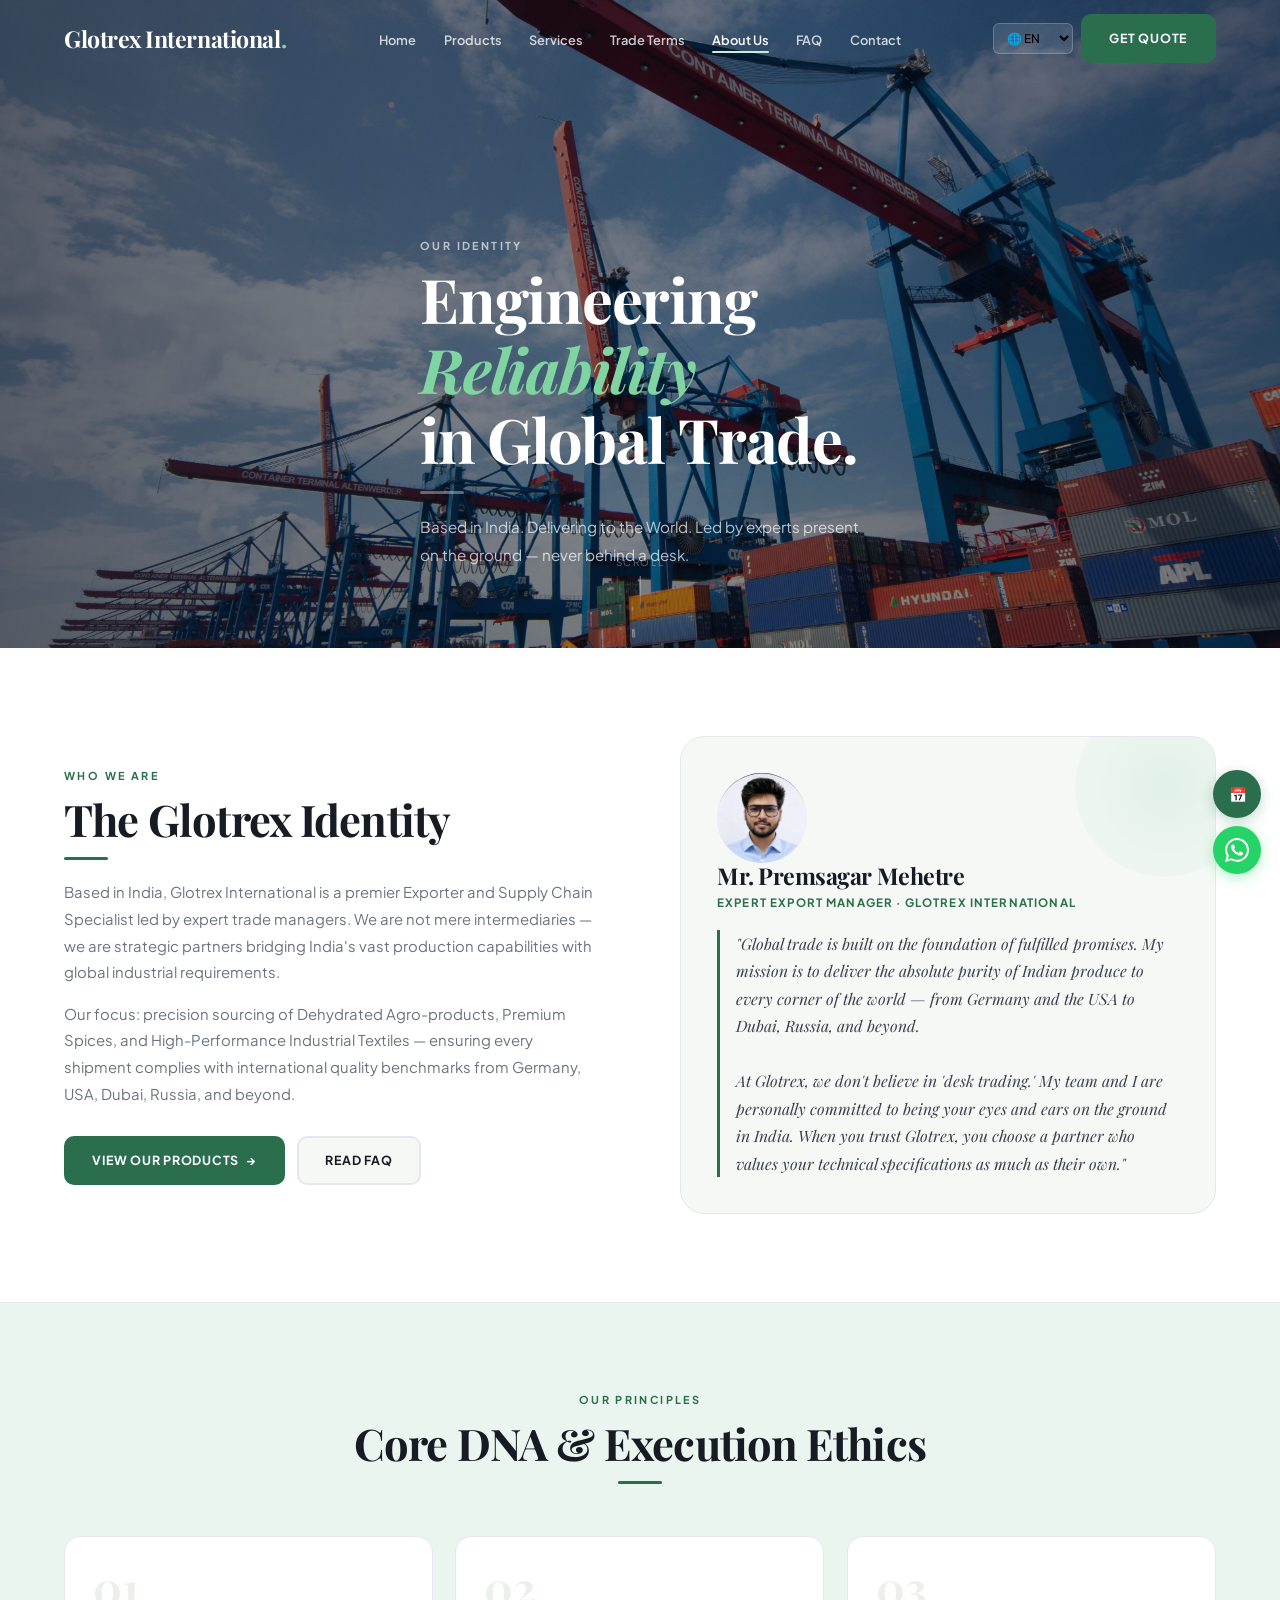
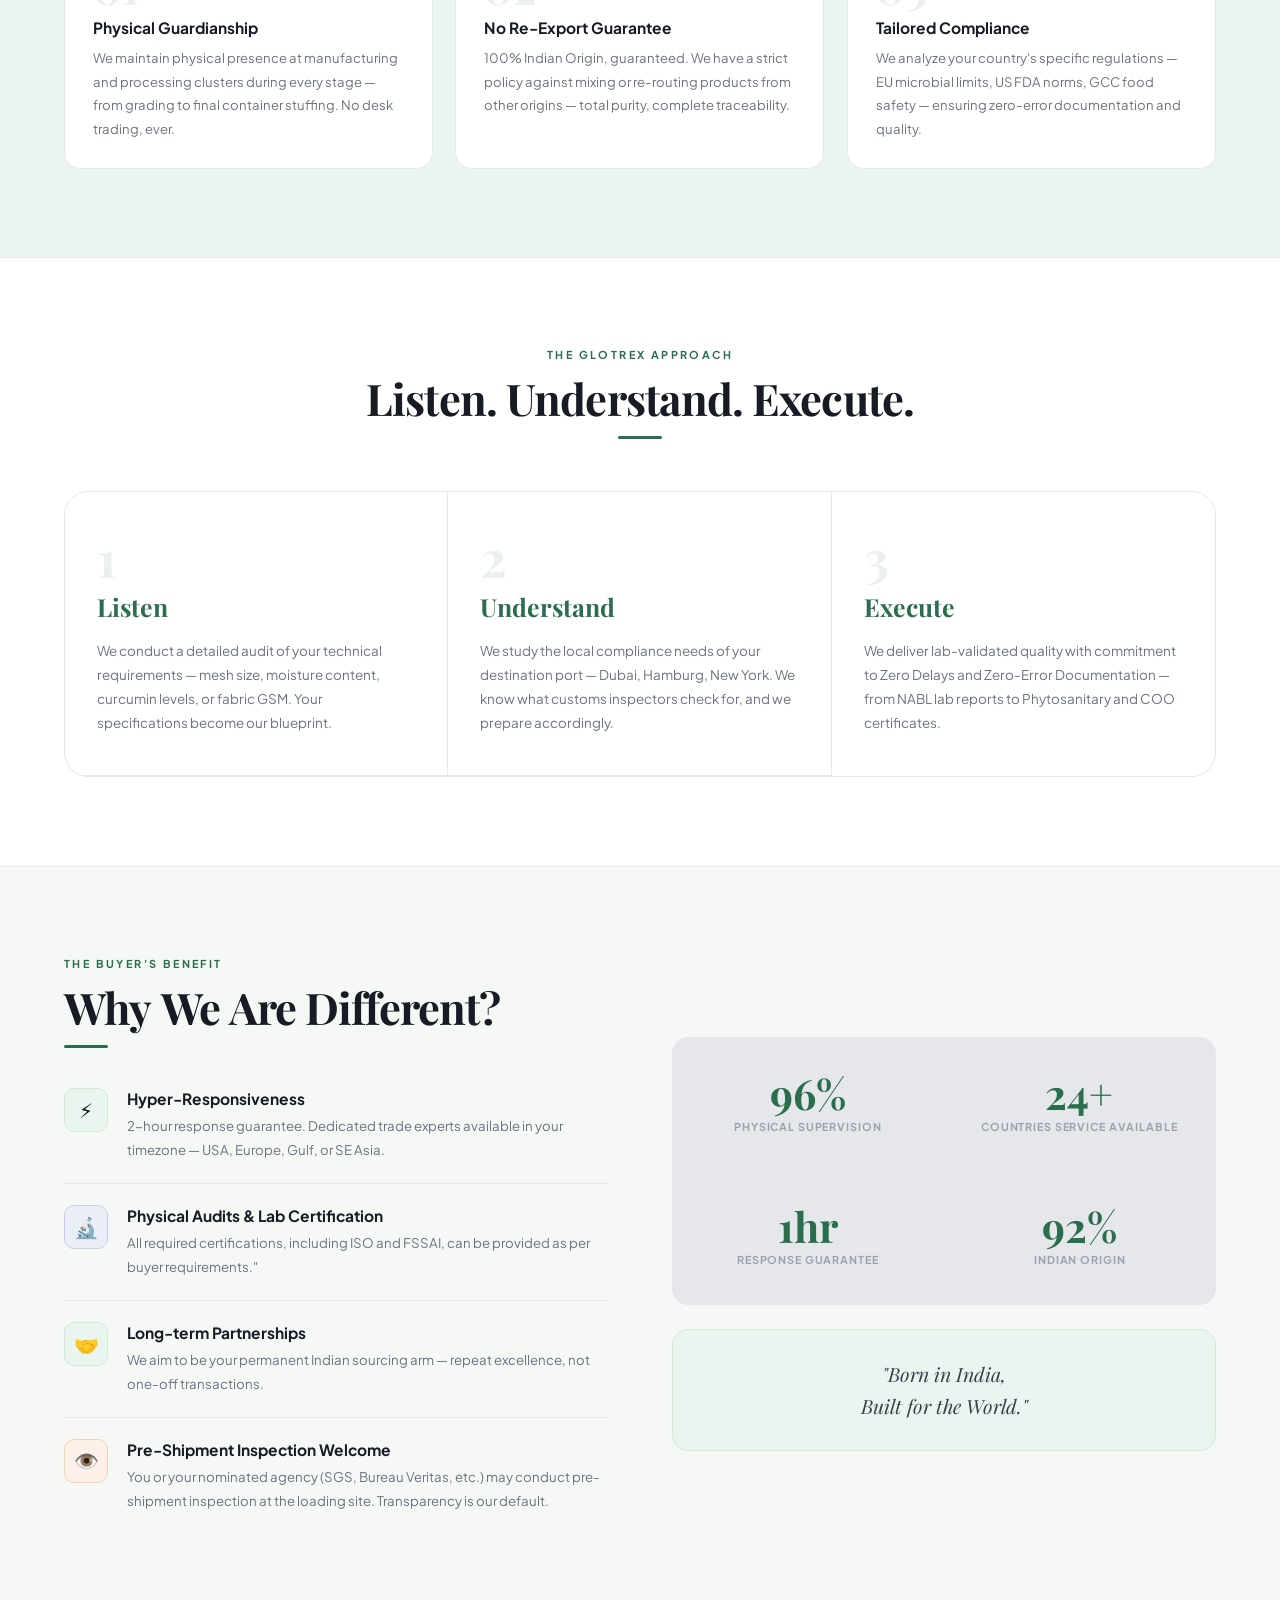
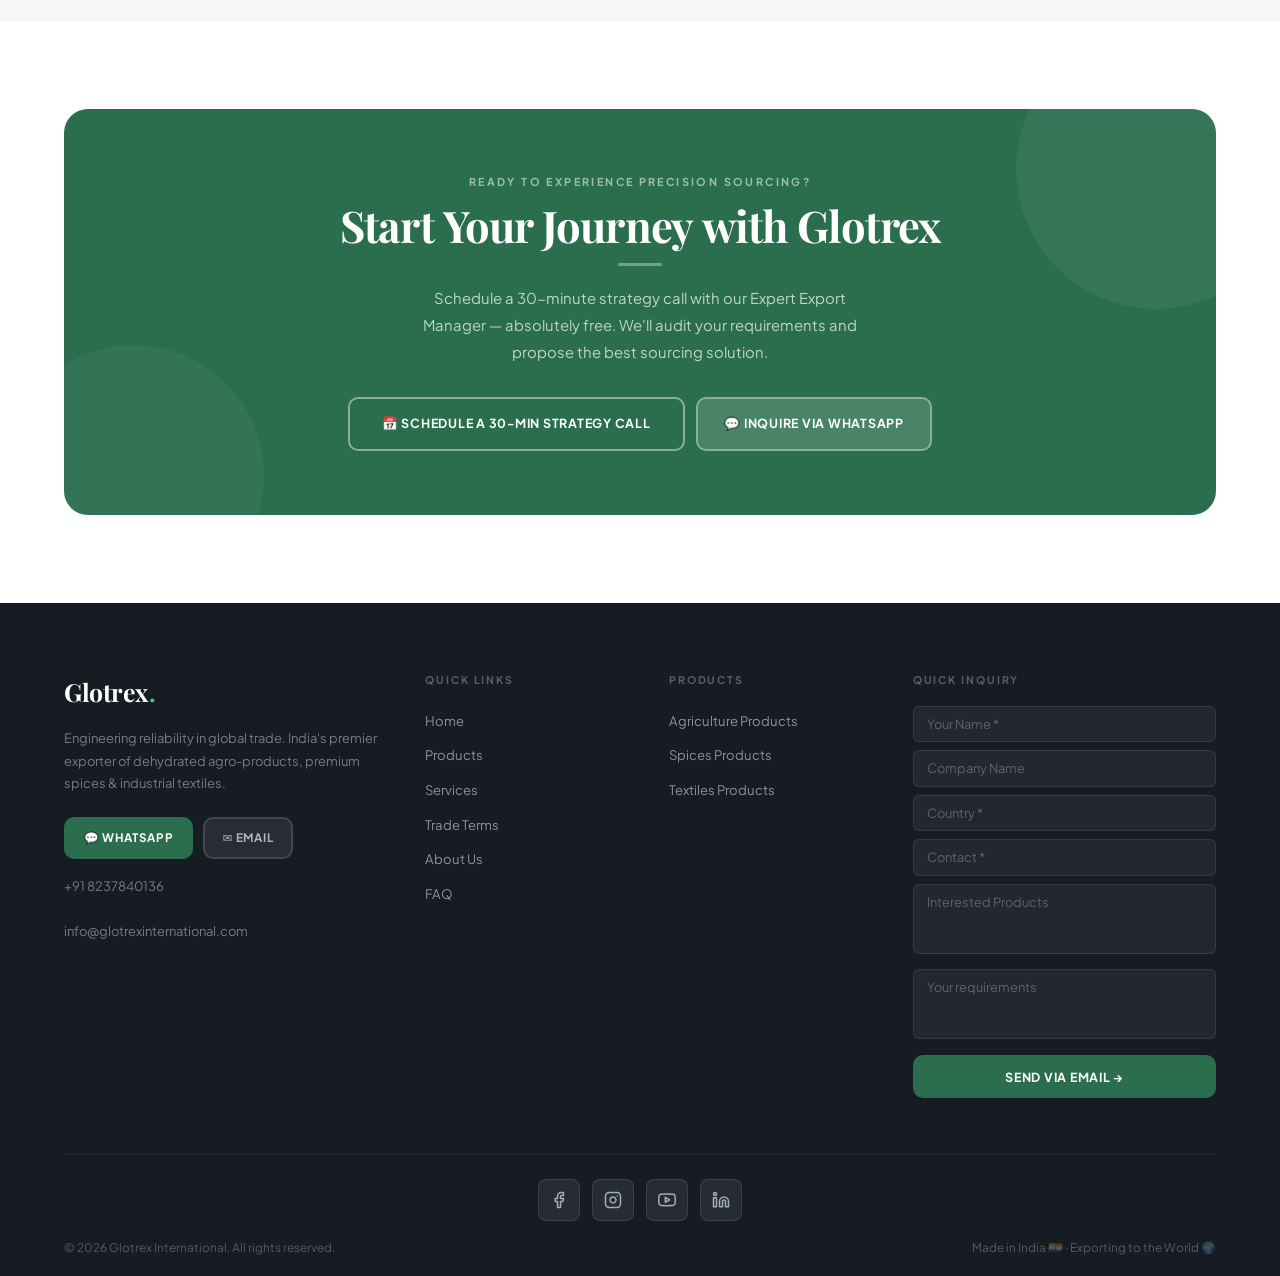
==== glotrex/about.html @ b4b34226 "About footer fixed" ====
<!DOCTYPE html>
<html lang="en">

<head>
  <meta charset="UTF-8" />
  <meta name="viewport" content="width=device-width, initial-scale=1.0" />
  <title>About Us — Glotrex International</title>
  <meta name="description"
    content="Glotrex International — led by Mr. Premsagar Mehetre, Expert Export Manager. Ground-zero operations, 100% Indian origin, global trade specialists." />
  <link rel="preconnect" href="https://fonts.googleapis.com" />
  <link rel="preconnect" href="https://fonts.gstatic.com" crossorigin />
  <link rel="stylesheet"
    href="https://fonts.googleapis.com/css2?family=Playfair+Display:ital,wght@0,600;0,700;1,600&family=Plus+Jakarta+Sans:wght@400;500;600;700&display=swap" />
  <link rel="stylesheet" href="assets/css/style.css" />
  <style>
    /* ── About-specific ────────────────────────────── */
    .about-hero {
      min-height: 72vh;
      position: relative;
      display: flex;
      align-items: flex-end;
      padding-bottom: 5rem;
      overflow: hidden;
    }

    .identity-grid {
      display: grid;
      grid-template-columns: 1fr 1fr;
      gap: 5rem;
      align-items: center;
    }

    @media(max-width:768px) {
      .identity-grid {
        grid-template-columns: 1fr;
        gap: 2.5rem;
      }
    }

    /* Expert card */
    .expert-card {
      background: var(--bg-soft);
      border: 1px solid var(--border);
      border-radius: var(--r-xl);
      padding: 2.25rem;
      position: relative;
      overflow: hidden;
    }

    .expert-card::before {
      content: '';
      position: absolute;
      top: -40px;
      right: -40px;
      width: 180px;
      height: 180px;
      border-radius: 50%;
      background: radial-gradient(circle, var(--green-tint), transparent);
      opacity: .5;
    }

    .expert-avatar {
      width: 80px;
      height: 80px;
      border-radius: 50%;
      background: linear-gradient(135deg, var(--green), var(--green-dark));
      display: flex;
      align-items: center;
      justify-content: center;
      font-size: 2.2rem;
      margin-bottom: 1.1rem;
      box-shadow: 0 8px 24px rgba(42, 110, 78, .22);
    }

    .expert-card h3 {
      font-family: var(--font-display);
      font-size: 1.45rem;
      margin-bottom: .2rem;
      color: var(--ink);
    }

    .expert-role {
      font-size: .72rem;
      font-weight: 700;
      letter-spacing: .1em;
      text-transform: uppercase;
      color: var(--green);
      margin-bottom: 1.1rem;
    }

    .expert-card blockquote {
      font-family: var(--font-display);
      font-size: .98rem;
      font-style: italic;
      color: var(--ink-mid);
      line-height: 1.75;
      border-left: 3px solid var(--green);
      padding-left: 1rem;
    }

    /* DNA grid — 3 col */
    .dna-grid {
      display: grid;
      grid-template-columns: repeat(3, 1fr);
      gap: 1.4rem;
    }

    @media(max-width:900px) {
      .dna-grid {
        grid-template-columns: repeat(2, 1fr);
      }
    }

    @media(max-width:540px) {
      .dna-grid {
        grid-template-columns: 1fr;
      }
    }

    /* Philosophy — horizontal on desktop, vertical on mobile */
    .philosophy-grid {
      display: grid;
      grid-template-columns: repeat(3, 1fr);
      border: 1px solid var(--border);
      border-radius: var(--r-xl);
      overflow: hidden;
    }

    .philosophy-step {
      padding: 2.5rem 2rem;
      border-right: 1px solid var(--border);
      transition: background var(--t-fast);
    }

    .philosophy-step:last-child {
      border-right: none;
    }

    .philosophy-step:hover {
      background: var(--bg-soft);
    }

    .phi-num {
      font-family: var(--font-display);
      font-size: 3.2rem;
      font-weight: 700;
      color: var(--bg-muted);
      line-height: 1;
      margin-bottom: .2rem;
    }

    .phi-label {
      font-family: var(--font-display);
      font-size: 1.55rem;
      font-weight: 700;
      color: var(--green);
      margin-bottom: .6rem;
    }

    .philosophy-step p {
      font-size: .84rem;
    }

    @media(max-width:768px) {
      .philosophy-grid {
        grid-template-columns: 1fr;
      }

      .philosophy-step {
        border-right: none;
        border-bottom: 1px solid var(--border);
      }

      .philosophy-step:last-child {
        border-bottom: none;
      }
    }

    /* Diff rows */
    .diff-row {
      display: flex;
      gap: 1.2rem;
      align-items: flex-start;
      padding: 1.3rem 0;
      border-bottom: 1px solid var(--border);
    }

    .diff-row:last-child {
      border-bottom: none;
    }

    .diff-icon {
      width: 44px;
      height: 44px;
      flex-shrink: 0;
      border-radius: var(--r);
      background: var(--green-pale);
      border: 1px solid var(--green-tint);
      display: flex;
      align-items: center;
      justify-content: center;
      font-size: 1.25rem;
    }

    .diff-icon.navy {
      background: var(--navy-pale);
      border-color: var(--navy-tint);
    }

    .diff-icon.spice {
      background: var(--spice-pale);
      border-color: var(--spice-tint);
    }

    .diff-content h4 {
      color: var(--ink);
      margin-bottom: .3rem;
    }

    .diff-content p {
      font-size: .83rem;
    }

    /* Stats mini */
    .stats-mini {
      display: grid;
      grid-template-columns: repeat(2, 1fr);
      gap: 1px;
      background: var(--border);
      border: 1px solid var(--border);
      border-radius: var(--r-lg);
      overflow: hidden;
    }

    .stat-mini {
      background: var(--white);
      padding: 1.5rem 1.2rem;
      text-align: center;
      transition: background var(--t-fast);
    }

    .stat-mini:hover {
      background: var(--bg-soft);
    }

    .stat-mini .num {
      font-family: var(--font-display);
      font-size: 2.2rem;
      font-weight: 700;
      color: var(--green);
      line-height: 1;
      margin-bottom: .25rem;
    }

    .stat-mini .lbl {
      font-size: .65rem;
      font-weight: 700;
      letter-spacing: .08em;
      text-transform: uppercase;
      color: var(--ink-faint);
    }
  </style>
</head>

<body>

  <nav id="navbar">
    <div class="container">
      <div class="nav-inner">
        <a href="index.html" class="nav-logo">Glotrex International<span class="dot">.</span></a>
        <ul class="nav-links">
          <li><a href="index.html">Home</a></li>
          <li><a href="products.html">Products</a></li>
          <li><a href="services.html">Services</a></li>
          <li><a href="payment.html">Trade Terms</a></li>
          <li><a href="about.html">About Us</a></li>
          <li><a href="faq.html">FAQ</a></li>
          <li><a href="index.html#contact">Contact</a></li>
        </ul>
        <div class="nav-cta">
          <select id="langSelect" class="lang-select" title="Language">
            <option value="en">🌐 EN</option>
            <option value="hi">🇮🇳 हिंदी</option>
            <option value="mr">🇮🇳 मराठी</option>
            <option value="de">🇩🇪 DE</option>
            <option value="ar">🇦🇪 عربي</option>
            <option value="ru">🇷🇺 RU</option>
          </select>
          <a href="index.html#contact" class="btn btn-green">Get Quote</a>
        </div>
        <button class="hamburger" aria-label="Menu"><span></span><span></span><span></span></button>
      </div>
    </div>
  </nav>
  <nav class="mobile-nav">
    <button class="mobile-nav-close">✕</button>
    <a href="index.html">Home</a>
    <a href="products.html">Products</a>
    <a href="services.html">Services</a>
    <a href="payment.html">Trade Terms</a>
    <a href="about.html">About</a>
    <a href="faq.html">FAQ</a>
    <a href="index.html#contact">Contact</a>
  </nav>

  <div class="sticky-ctas">
    <button class="sticky-call" onclick="window.open('#','_self')">
      <span class="call-icon">📅</span>
      <span class="call-text">Schedule a 30-Min Strategy Call with our Expert Manager</span>
    </button>
    <a class="sticky-wa" href="https://wa.me/918237840136" target="_blank" aria-label="WhatsApp">
      <svg viewBox="0 0 24 24">
        <path
          d="M17.472 14.382c-.297-.149-1.758-.867-2.03-.967-.273-.099-.471-.148-.67.15-.197.297-.767.966-.94 1.164-.173.199-.347.223-.644.075-.297-.15-1.255-.463-2.39-1.475-.883-.788-1.48-1.761-1.653-2.059-.173-.297-.018-.458.13-.606.134-.133.298-.347.446-.52.149-.174.198-.298.298-.497.099-.198.05-.371-.025-.52-.075-.149-.669-1.612-.916-2.207-.242-.579-.487-.5-.669-.51-.173-.008-.371-.01-.57-.01-.198 0-.52.074-.792.372-.272.297-1.04 1.016-1.04 2.479 0 1.462 1.065 2.875 1.213 3.074.149.198 2.096 3.2 5.077 4.487.709.306 1.262.489 1.694.625.712.227 1.36.195 1.871.118.571-.085 1.758-.719 2.006-1.413.248-.694.248-1.289.173-1.413-.074-.124-.272-.198-.57-.347m-5.421 7.403h-.004a9.87 9.87 0 01-5.031-1.378l-.361-.214-3.741.982.998-3.648-.235-.374a9.86 9.86 0 01-1.51-5.26c.001-5.45 4.436-9.884 9.888-9.884 2.64 0 5.122 1.03 6.988 2.898a9.825 9.825 0 012.893 6.994c-.003 5.45-4.437 9.884-9.885 9.884m8.413-18.297A11.815 11.815 0 0012.05 0C5.495 0 .16 5.335.157 11.892c0 2.096.547 4.142 1.588 5.945L.057 24l6.305-1.654a11.882 11.882 0 005.683 1.448h.005c6.554 0 11.89-5.335 11.893-11.893a11.821 11.821 0 00-3.48-8.413Z" />
      </svg>
    </a>
  </div>

  <!-- ═══ HERO ═══ -->
  <section class="about-hero hero">
    <div class="hero-bg">
      <img src="assets/img/about.jpeg" Supply Chain Operations" width="1400" height="900" />
    </div>
    <div class="hero-overlay"></div>
    <div class="container hero-content" style="padding-top:96px">
      <div style="max-width:620px">
        <span class="eyebrow white reveal">Our Identity</span>
        <h1 class="anim-heading reveal reveal-delay-1" style="color:var(--white)">Engineering<br><em
            style="color:#7FD4A2">Reliability</em><br>in Global Trade.</h1>
        <div class="divider divider-white reveal reveal-delay-2"
          style="background:rgba(255,255,255,.35);margin-top:1rem"></div>
        <p class="reveal reveal-delay-3"
          style="font-size:.95rem;color:rgba(255,255,255,.72);max-width:440px;line-height:1.82">Based in India.
          Delivering to the World. Led by experts present on the ground — never behind a desk.</p>
      </div>
    </div>
    <div class="scroll-hint"><span>Scroll</span>
      <div class="scroll-line"></div>
    </div>
  </section>

  <!-- ═══ IDENTITY ═══ -->
  <section class="section">
    <div class="container">
      <div class="identity-grid">
        <div class="reveal from-left">
          <span class="eyebrow">Who We Are</span>
          <h2 class="anim-heading">The Glotrex Identity</h2>
          <div class="divider"></div>
          <p style="margin-bottom:.9rem">Based in India, Glotrex International is a premier Exporter and Supply Chain
            Specialist led by expert trade managers. We are not mere intermediaries — we are strategic partners bridging
            India's vast production capabilities with global industrial requirements.</p>
          <p style="margin-bottom:1.75rem">Our focus: precision sourcing of Dehydrated Agro-products, Premium Spices,
            and High-Performance Industrial Textiles — ensuring every shipment complies with international quality
            benchmarks from Germany, USA, Dubai, Russia, and beyond.</p>
          <div style="display:flex;gap:.75rem;flex-wrap:wrap">
            <a href="products.html" class="btn btn-green btn-arrow">View Our Products</a>
            <a href="faq.html" class="btn btn-ghost">Read FAQ</a>
          </div>
        </div>

        <div class="reveal from-right">
          <div class="expert-card">
            <img src="assets/img/prem.jpeg" alt="Mr. Premsagar Mehetre"
              style="width:90px;height:90px;border-radius:50%;object-fit:cover;" />
            <h3>Mr. Premsagar Mehetre</h3>
            <div class="expert-role">Expert Export Manager · Glotrex International</div>
            <blockquote>
              "Global trade is built on the foundation of fulfilled promises. My mission is to deliver the absolute
              purity of Indian produce to every corner of the world — from Germany and the USA to Dubai, Russia, and
              beyond.
              <br><br>
              At Glotrex, we don't believe in 'desk trading.' My team and I are personally committed to being your eyes
              and ears on the ground in India. When you trust Glotrex, you choose a partner who values your technical
              specifications as much as their own."
            </blockquote>
          </div>
        </div>
      </div>
    </div>
  </section>

  <!-- ═══ CORE DNA ═══ -->
  <section class="section bg-green-pale b-top b-bottom">
    <div class="container">
      <div class="section-header reveal">
        <span class="eyebrow">Our Principles</span>
        <h2 class="anim-heading">Core DNA &amp; Execution Ethics</h2>
        <div class="divider center"></div>
      </div>
      <div class="dna-grid">
        <div class="dna-card reveal reveal-delay-1">
          <div class="dna-num">01</div>
          <h4>Physical Guardianship</h4>
          <p>We maintain physical presence at manufacturing and processing clusters during every stage — from grading to
            final container stuffing. No desk trading, ever.</p>
        </div>
        <div class="dna-card reveal reveal-delay-2">
          <div class="dna-num">02</div>
          <h4>No Re-Export Guarantee</h4>
          <p>100% Indian Origin, guaranteed. We have a strict policy against mixing or re-routing products from other
            origins — total purity, complete traceability.</p>
        </div>
        <div class="dna-card reveal reveal-delay-3">
          <div class="dna-num">03</div>
          <h4>Tailored Compliance</h4>
          <p>We analyze your country's specific regulations — EU microbial limits, US FDA norms, GCC food safety —
            ensuring zero-error documentation and quality.</p>
        </div>
      </div>
    </div>
  </section>

  <!-- ═══ PHILOSOPHY ═══ -->
  <section class="section">
    <div class="container">
      <div class="section-header reveal">
        <span class="eyebrow">The Glotrex Approach</span>
        <h2 class="anim-heading">Listen. Understand. Execute.</h2>
        <div class="divider center"></div>
      </div>
      <div class="philosophy-grid reveal">
        <div class="philosophy-step">
          <div class="phi-num">1</div>
          <div class="phi-label">Listen</div>
          <p>We conduct a detailed audit of your technical requirements — mesh size, moisture content, curcumin levels,
            or fabric GSM. Your specifications become our blueprint.</p>
        </div>
        <div class="philosophy-step">
          <div class="phi-num">2</div>
          <div class="phi-label">Understand</div>
          <p>We study the local compliance needs of your destination port — Dubai, Hamburg, New York. We know what
            customs inspectors check for, and we prepare accordingly.</p>
        </div>
        <div class="philosophy-step">
          <div class="phi-num">3</div>
          <div class="phi-label">Execute</div>
          <p>We deliver lab-validated quality with commitment to Zero Delays and Zero-Error Documentation — from NABL
            lab reports to Phytosanitary and COO certificates.</p>
        </div>
      </div>
    </div>
  </section>

  <!-- ═══ WHY DIFFERENT ═══ -->
  <section class="section bg-soft b-top">
    <div class="container">
      <div class="grid-2" style="gap:4rem;align-items:center">

        <div class="reveal from-left">
          <span class="eyebrow">The Buyer's Benefit</span>
          <h2 class="anim-heading">Why We Are Different?</h2>
          <div class="divider"></div>
          <div class="diff-row">
            <div class="diff-icon">⚡</div>
            <div class="diff-content">
              <h4>Hyper-Responsiveness</h4>
              <p>2-hour response guarantee. Dedicated trade experts available in your timezone — USA, Europe, Gulf, or
                SE Asia.</p>
            </div>
          </div>
          <div class="diff-row">
            <div class="diff-icon navy">🔬</div>
            <div class="diff-content">
              <h4>Physical Audits &amp; Lab Certification</h4>
              <p>All required certifications, including ISO and FSSAI, can be provided as per buyer requirements."</p>
            </div>
          </div>
          <div class="diff-row">
            <div class="diff-icon">🤝</div>
            <div class="diff-content">
              <h4>Long-term Partnerships</h4>
              <p>We aim to be your permanent Indian sourcing arm — repeat excellence, not one-off transactions.</p>
            </div>
          </div>
          <div class="diff-row">
            <div class="diff-icon spice">👁️</div>
            <div class="diff-content">
              <h4>Pre-Shipment Inspection Welcome</h4>
              <p>You or your nominated agency (SGS, Bureau Veritas, etc.) may conduct pre-shipment inspection at the
                loading site. Transparency is our default.</p>
            </div>
          </div>
        </div>

        <div class="reveal from-right">
          <div class="stats-mini">
            <div class="stat-item">
              <div class="stat-num"><span data-target="100" data-suffix="%">0%</span></div>
              <div class="stat-label">Physical Supervision</div>
            </div>
            <div class="stat-item">
              <div class="stat-num"><span data-target="25" data-suffix="+">0+</span></div>
              <div class="stat-label">Countries Service Available</div>
            </div>
            <div class="stat-item">
              <div class="stat-num"><span data-target="2" data-suffix="hr">0hr</span></div>
              <div class="stat-label">Response Guarantee</div>
            </div>
            <div class="stat-item">
              <div class="stat-num"><span data-target="100" data-suffix="%">0%</span></div>
              <div class="stat-label">Indian Origin</div>
            </div>
          </div>
          <div
            style="margin-top:1.5rem;text-align:center;padding:1.75rem;background:var(--green-pale);border:1px solid var(--green-tint);border-radius:var(--r-lg)">
            <p
              style="font-family:var(--font-display);font-size:1.22rem;font-style:italic;color:var(--ink-mid);line-height:1.65">
              "Born in India,<br>Built for the World."</p>
          </div>
        </div>

      </div>
    </div>
  </section>

  <!-- ═══ CTA ═══ -->
  <section class="section">
    <div class="container">
      <div class="cta-banner reveal">
        <span class="eyebrow" style="color:rgba(255,255,255,.55)">Ready to Experience Precision Sourcing?</span>
        <h2 class="anim-heading" style="color:var(--white)">Start Your Journey with Glotrex</h2>
        <div class="divider center" style="background:rgba(255,255,255,.35)"></div>
        <p>Schedule a 30-minute strategy call with our Expert Export Manager — absolutely free. We'll audit your
          requirements and propose the best sourcing solution.</p>
        <div style="display:flex;gap:.75rem;justify-content:center;flex-wrap:wrap">
          <a href="#" class="btn btn-outline-white" style="padding:.88rem 2rem">📅 Schedule a 30-Min Strategy Call</a>
          <a href="https://wa.me/918237840136" target="_blank" class="btn"
            style="background:rgba(255,255,255,.15);color:#fff;border:2px solid rgba(255,255,255,.35)">💬 Inquire via
            WhatsApp</a>
        </div>
      </div>
    </div>
  </section>

  <!-- Footer -->
  <footer id="contact">
    <div class="container">
      <div class="footer-grid">
        <div class="footer-brand">
          <div class="nav-logo" style="color:#fff">Glotrex<span class="dot" style="color:#5DB87A">.</span></div>
          <p>Engineering reliability in global trade. India's premier exporter of dehydrated agro-products, premium
            spices &amp; industrial textiles.</p>
          <div style="display:flex;gap:.6rem;flex-wrap:wrap">
            <a href="https://wa.me/918237840136" target="_blank" class="btn btn-green"
              style="font-size:.73rem;padding:.55rem 1.1rem">💬 WhatsApp</a>
              <a href="mailto:info@glotrexinternational.com" class="btn"
              style="font-size:.73rem;padding:.55rem 1.1rem;background:rgba(255,255,255,.08);color:rgba(255,255,255,.65);border:2px solid rgba(255,255,255,.12)">✉
              Email</a>
            </div>
            <p style="margin-top:1rem">+91 8237840136</p>
          <p style="margin-top:1rem">info@glotrexinternational.com</p>
        </div>
        <div class="footer-col">
          <h5>Quick Links</h5>
          <ul>
            <li><a href="index.html">Home</a></li>
            <li><a href="products.html">Products</a></li>
            <li><a href="services.html">Services</a></li>
            <li><a href="payment.html">Trade Terms</a></li>
            <li><a href="about.html">About Us</a></li>
            <li><a href="faq.html">FAQ</a></li>
          </ul>
        </div>
        <div class="footer-col">
          <h5>Products</h5>
          <ul>
            <li><a href="products.html#agriculture">Agriculture Products</a></li>
            <li><a href="products.html#spices">Spices Products</a></li>
            <li><a href="products.html#textile">Textiles Products</a></li>
          </ul>
        </div>
        <div class="footer-col">
          <h5>Quick Inquiry</h5>
          <form class="footer-inquiry-form" id="footerInquiryForm">
            <input type="text" name="name" placeholder="Your Name *" required />
            <input type="text" name="company" placeholder="Company Name" />
            <input type="text" name="country" placeholder="Country *" required />
            <input type="tel" name="contact" placeholder="Contact *" required />
            <textarea name="products" placeholder="Interested Products"></textarea>
            <textarea name="message" placeholder="Your requirements"></textarea>
            <button type="submit" class="btn btn-green" style="width:100%;justify-content:center">
              Send via Email →
            </button>
          </form>
        </div>
      </div>
      <div class="footer-socials" style="justify-content: center;">
        <a href="https://www.facebook.com/share/1ArCJsv1jY/" class="social-btn facebook-btn" aria-label="Facebook"
          target="_blank">
          <svg viewBox="0 0 24 24" fill="none" stroke="currentColor" stroke-width="2" stroke-linecap="round"
            stroke-linejoin="round">
            <path d="M18 2h-3a5 5 0 0 0-5 5v3H7v4h3v8h4v-8h3l1-4h-4V7a1 1 0 0 1 1-1h3z"></path>
          </svg>
        </a>

        <a href="https://www.instagram.com/glotrex_international?igsh=dGtsbXY3b3F2dWV0" class="social-btn instagram-btn"
          aria-label="Instagram" target="_blank">
          <svg viewBox="0 0 24 24" fill="none" stroke="currentColor" stroke-width="2" stroke-linecap="round"
            stroke-linejoin="round">
            <rect x="2" y="2" width="20" height="20" rx="5" ry="5"></rect>
            <path d="M16 11.37A4 4 0 1 1 12.63 8 4 4 0 0 1 16 11.37z"></path>
            <line x1="17.5" y1="6.5" x2="17.51" y2="6.5"></line>
          </svg>
        </a>

        <a href="https://youtube.com/@glotrexinternational?si=3evf5lbSg8szeqfp" class="social-btn youtube-btn"
          aria-label="YouTube" target="_blank">
          <svg viewBox="0 0 24 24" fill="none" stroke="currentColor" stroke-width="2" stroke-linecap="round"
            stroke-linejoin="round">
            <path
              d="M22.54 6.42a2.78 2.78 0 0 0-1.94-2C18.88 4 12 4 12 4s-6.88 0-8.6.46a2.78 2.78 0 0 0-1.94 2A29 29 0 0 0 1 11.75a29 29 0 0 0 .46 5.33 2.78 2.78 0 0 0 1.94 2c1.72.46 8.6.46 8.6.46s6.88 0 8.6-.46a2.78 2.78 0 0 0 1.94-2 29 29 0 0 0 .46-5.33 29 29 0 0 0-.46-5.33z">
            </path>
            <polygon points="9.75 15.02 15.5 11.75 9.75 8.48 9.75 15.02"></polygon>
          </svg>
        </a>

        <a href="https://www.linkedin.com/in/premsagar-mehetre-4389743a7?utm_source=share&utm_campaign=share_via&utm_content=profile&utm_medium=android_app"
          class="social-btn linkedin-btn" aria-label="LinkedIn" target="_blank">
          <svg viewBox="0 0 24 24" fill="none" stroke="currentColor" stroke-width="2" stroke-linecap="round"
            stroke-linejoin="round">
            <path d="M16 8a6 6 0 0 1 6 6v7h-4v-7a2 2 0 0 0-2-2 2 2 0 0 0-2 2v7h-4v-7a6 6 0 0 1 6-6z"></path>
            <rect x="2" y="9" width="4" height="12"></rect>
            <circle cx="4" cy="4" r="2"></circle>
          </svg>
        </a>
      </div>
      <div class="footer-bottom">
        <span>© 2026 Glotrex International. All rights reserved.</span>
        <span>Made in India 🇮🇳 · Exporting to the World 🌍</span>
      </div>
    </div>
  </footer>

  <script src="assets/js/main.js"></script>
</body>

</html>
---- glotrex/assets/css/style.css ----
/* ============================================================
   GLOTREX INTERNATIONAL — Design System v2
   Theme   : White / Forest Green / Navy / Spice
   Fonts   : Playfair Display (headings) + Plus Jakarta Sans (body)
   Motion  : Word-reveal headings · Image slide-ins · Smooth scroll
   Perf    : GPU transforms only · minimal repaints · swap fonts
   ============================================================ */

@import url('https://fonts.googleapis.com/css2?family=Playfair+Display:ital,wght@0,600;0,700;1,600&family=Plus+Jakarta+Sans:wght@400;500;600;700&display=swap');

/* ══════════════════════════════════════════════════════════
   DESIGN TOKENS
══════════════════════════════════════════════════════════ */
:root {
  /* Backgrounds */
  --bg:          #ffffff;
  --bg-soft:     #F5F8F5;
  --bg-muted:    #ECF0EC;

  /* Forest Green — Agriculture primary */
  --green:       #2A6E4E;
  --green-dark:  #1B4D34;
  --green-mid:   #38896A;
  --green-pale:  #EBF5EF;
  --green-tint:  #CDEADA;

  /* Navy Blue — Textile secondary */
  --navy:        #1A2F5A;
  --navy-dark:   #0F1E3D;
  --navy-mid:    #25408A;
  --navy-pale:   #EAEEf7;
  --navy-tint:   #C5CEEC;

  /* Spice Amber — Spices accent */
  --spice:       #C4622B;
  --spice-dark:  #9A4519;
  --spice-mid:   #D87840;
  --spice-pale:  #FDF0E8;
  --spice-tint:  #F4D0B5;

  /* Neutrals */
  --ink:         #161B24;
  --ink-mid:     #3A3F4C;
  --ink-soft:    #6B7280;
  --ink-faint:   #9CA3AF;
  --border:      #E5E7EB;
  --border-mid:  #D1D5DB;
  --white:       #ffffff;

  /* Typography */
  --font-display: 'Playfair Display', Georgia, 'Times New Roman', serif;
  --font-body:    'Plus Jakarta Sans', -apple-system, BlinkMacSystemFont, 'Segoe UI', system-ui, sans-serif;

  /* Spacing */
  --r-sm:  6px;
  --r:     10px;
  --r-lg:  16px;
  --r-xl:  24px;

  /* Motion */
  --ease:        cubic-bezier(0.25, 0.46, 0.45, 0.94);
  --ease-spring: cubic-bezier(0.34, 1.56, 0.64, 1);
  --t-fast:  0.18s;
  --t-mid:   0.35s;
  --t-slow:  0.60s;

  /* Shadows */
  --sh-sm:  0 1px 3px rgba(0,0,0,0.05), 0 2px 8px rgba(0,0,0,0.04);
  --sh:     0 4px 14px rgba(0,0,0,0.07), 0 8px 28px rgba(0,0,0,0.05);
  --sh-lg:  0 12px 40px rgba(0,0,0,0.09), 0 4px 14px rgba(0,0,0,0.05);
  --sh-xl:  0 24px 64px rgba(0,0,0,0.11);
}

/* ══════════════════════════════════════════════════════════
   RESET
══════════════════════════════════════════════════════════ */
*,*::before,*::after { box-sizing:border-box; margin:0; padding:0; }

html {
  scroll-behavior: smooth;
  font-size: 16px;
  -webkit-font-smoothing: antialiased;
  -moz-osx-font-smoothing: grayscale;
  text-rendering: optimizeLegibility;
}

body {
  font-family: var(--font-body);
  background: var(--bg);
  color: var(--ink);
  overflow-x: hidden;
  line-height: 1.72;
}

img   { display:block; max-width:100%; object-fit:cover; }
a     { color:inherit; text-decoration:none; }
ul    { list-style:none; }
button{ font-family:var(--font-body); }

/* ══════════════════════════════════════════════════════════
   TYPOGRAPHY
══════════════════════════════════════════════════════════ */
h1,h2,h3 {
  font-family: var(--font-display);
  font-weight: 700;
  line-height: 1.14;
  color: var(--ink);
  letter-spacing: -0.02em;
}
h4,h5,h6 { font-family:var(--font-body); font-weight:700; color:var(--ink); }

h1 { font-size: clamp(2.3rem, 4.8vw, 4.2rem); }
h2 { font-size: clamp(1.85rem, 3.4vw, 2.9rem); }
h3 { font-size: clamp(1.25rem, 2.1vw, 1.7rem); }
h4 { font-size: 0.97rem; line-height:1.4; }

p  { font-size:0.93rem; color:var(--ink-soft); line-height:1.8; }

.eyebrow {
  font-family: var(--font-body);
  font-size: 0.68rem;
  font-weight: 700;
  letter-spacing: 0.22em;
  text-transform: uppercase;
  color: var(--green);
  display: block;
  margin-bottom: 0.55rem;
}
.eyebrow.navy  { color: var(--navy); }
.eyebrow.spice { color: var(--spice); }
.eyebrow.white { color: rgba(255,255,255,0.65); }

.h-white { color: var(--white); }
.h-green { color: var(--green); }

/* ══════════════════════════════════════════════════════════
   LAYOUT
══════════════════════════════════════════════════════════ */
.container   { max-width:1200px; margin:0 auto; padding:0 1.5rem; }
.section     { padding:88px 0; }
.section-sm  { padding:54px 0; }
.section-lg  { padding:116px 0; }
.grid-2 { display:grid; grid-template-columns:repeat(2,1fr); gap:2rem; }
.grid-3 { display:grid; grid-template-columns:repeat(3,1fr); gap:1.75rem; }
.grid-4 { display:grid; grid-template-columns:repeat(4,1fr); gap:1.5rem; }

/* Section bgs */
.bg-soft      { background:var(--bg-soft); }
.bg-muted     { background:var(--bg-muted); }
.bg-green     { background:var(--green); }
.bg-navy      { background:var(--navy); }
.bg-ink       { background:var(--ink); }
.bg-green-pale{ background:var(--green-pale); }
.bg-navy-pale { background:var(--navy-pale); }
.bg-spice-pale{ background:var(--spice-pale); }

/* Borders */
.b-top    { border-top:1px solid var(--border); }
.b-bottom { border-bottom:1px solid var(--border); }

/* ══════════════════════════════════════════════════════════
   DIVIDERS
══════════════════════════════════════════════════════════ */
.divider {
  width:44px; height:3px;
  border-radius:2px;
  background:var(--green);
  margin:0.8rem 0 1.2rem;
}
.divider.center { margin:0.8rem auto 1.2rem; }
.divider.navy   { background:var(--navy); }
.divider.spice  { background:var(--spice); }
.divider.white  { background:rgba(255,255,255,0.5); }

/* ══════════════════════════════════════════════════════════
   SECTION HEADERS
══════════════════════════════════════════════════════════ */
.section-header           { text-align:center; margin-bottom:3.25rem; }
.section-header .divider  { margin:0.8rem auto 1.2rem; }
.section-header p         { max-width:520px; margin:0 auto; font-size:0.88rem; }

/* ══════════════════════════════════════════════════════════
   BUTTONS
══════════════════════════════════════════════════════════ */
.btn {
  display:inline-flex; align-items:center; gap:0.4rem;
  padding:0.72rem 1.65rem;
  font-family:var(--font-body); font-size:0.78rem; font-weight:700;
  letter-spacing:0.06em; text-transform:uppercase;
  border-radius:var(--r); cursor:pointer;
  border:2px solid transparent;
  transition:
    background var(--t-fast) var(--ease),
    color var(--t-fast) var(--ease),
    transform var(--t-fast) var(--ease-spring),
    box-shadow var(--t-fast) var(--ease);
  will-change:transform; white-space:nowrap;
}
.btn:hover  { transform:translateY(-2px); }
.btn:active { transform:none; }

.btn-green  { background:var(--green);  color:var(--white); }
.btn-green:hover  { background:var(--green-dark);  box-shadow:0 6px 22px rgba(42,110,78,.28); }
.btn-navy   { background:var(--navy);   color:var(--white); }
.btn-navy:hover   { background:var(--navy-dark);   box-shadow:0 6px 22px rgba(26,47,90,.28); }
.btn-spice  { background:var(--spice);  color:var(--white); }
.btn-spice:hover  { background:var(--spice-dark);  box-shadow:0 6px 22px rgba(196,98,43,.28); }

.btn-outline-green { background:transparent; color:var(--green); border-color:var(--green); }
.btn-outline-green:hover { background:var(--green); color:var(--white); }
.btn-outline-navy  { background:transparent; color:var(--navy);  border-color:var(--navy); }
.btn-outline-navy:hover  { background:var(--navy);  color:var(--white); }
.btn-outline-white { background:transparent; color:var(--white); border-color:rgba(255,255,255,.45); }
.btn-outline-white:hover { background:rgba(255,255,255,.12); border-color:var(--white); }

.btn-ghost {
  background:var(--bg-soft); color:var(--ink); border-color:var(--border);
}
.btn-ghost:hover { background:var(--bg-muted); border-color:var(--border-mid); }

.btn-arrow::after { content:'→'; transition:transform var(--t-fast); }
.btn-arrow:hover::after { transform:translateX(4px); }

/* ══════════════════════════════════════════════════════════
   NAVBAR
══════════════════════════════════════════════════════════ */
#navbar {
  position:fixed; top:0; left:0; right:0; z-index:900;
  padding:0.9rem 0;
  background:rgba(255,255,255,0.0);
  transition:
    background var(--t-mid) var(--ease),
    padding var(--t-mid) var(--ease),
    box-shadow var(--t-mid) var(--ease);
}
#navbar.scrolled {
  background:rgba(255,255,255,0.97);
  backdrop-filter:blur(18px);
  -webkit-backdrop-filter:blur(18px);
  padding:0.6rem 0;
  box-shadow:0 1px 0 var(--border), 0 4px 20px rgba(0,0,0,0.05);
}

.nav-inner {
  display:flex; align-items:center;
  justify-content:space-between; gap:1.5rem;
}

.nav-logo {
  font-family:var(--font-display); font-size:1.45rem; font-weight:700;
  color:var(--white); letter-spacing:-0.02em;
  display:flex; align-items:center; gap:1px; flex-shrink:0;
  transition:color var(--t-fast);
}
.nav-logo .dot { color:#7FD4A2; }
#navbar.scrolled .nav-logo { color:var(--ink); }
#navbar.scrolled .nav-logo .dot { color:var(--green); }

.nav-links { display:flex; align-items:center; gap:0.1rem; }
.nav-links a {
  padding:0.42rem 0.8rem;
  font-size:0.8rem; font-weight:600;
  color:rgba(255,255,255,0.78);
  border-radius:var(--r-sm);
  transition:color var(--t-fast);
  position:relative;
}
.nav-links a::after {
  content:''; position:absolute;
  bottom:2px; left:0.8rem; right:0.8rem;
  height:2px; background:var(--green-tint);
  border-radius:1px;
  transform:scaleX(0); transform-origin:left;
  transition:transform var(--t-mid) var(--ease);
}
.nav-links a:hover { color:var(--white); }
.nav-links a:hover::after,
.nav-links a.active::after { transform:scaleX(1); }
.nav-links a.active { color:var(--white); }

/* Scrolled — dark text */
#navbar.scrolled .nav-links a { color:var(--ink-soft); }
#navbar.scrolled .nav-links a:hover,
#navbar.scrolled .nav-links a.active { color:var(--ink); }
#navbar.scrolled .nav-links a::after { background:var(--green); }

.nav-cta {display:flex; align-items:center; gap:0.55rem; }

.lang-select {
  background:rgba(255,255,255,0.12);
  border:1px solid rgba(255,255,255,0.2);
  color:rgb(0, 0, 0);
  font-family:var(--font-body); font-size:0.74rem; font-weight:500;
  padding:0.38rem 0.55rem;
  border-radius:var(--r-sm); cursor:pointer; outline:none;
  transition:border-color var(--t-fast), background var(--t-fast);
}
#navbar.scrolled .lang-select {
  background:var(--bg-soft); border-color:var(--border); color:var(--ink-soft);
}
.lang-select:focus { border-color:var(--green); }

.hamburger {
  display:none; flex-direction:column; gap:5px;
  cursor:pointer; padding:3px;
  background:none; border:none;
}
.hamburger span {
  display:block; width:21px; height:2px;
  background:var(--white); border-radius:1px;
  transition:transform var(--t-mid) var(--ease), opacity var(--t-mid);
}
#navbar.scrolled .hamburger span { background:var(--ink); }
.hamburger.open span:nth-child(1) { transform:translateY(7px) rotate(45deg); }
.hamburger.open span:nth-child(2) { opacity:0; }
.hamburger.open span:nth-child(3) { transform:translateY(-7px) rotate(-45deg); }

/* Mobile nav */
.mobile-nav {
  display:none; position:fixed; inset:0;
  background:var(--white); z-index:899;
  flex-direction:column; align-items:center;
  justify-content:center; gap:0.4rem; padding:2rem;
}
.mobile-nav.open { display:flex; }
.mobile-nav a {
  font-family:var(--font-display); font-size:2rem; font-weight:600;
  color:var(--ink); padding:0.2rem 0;
  transition:color var(--t-fast);
}
.mobile-nav a:hover { color:var(--green); }
.mobile-nav-close {
  position:absolute; top:1.2rem; right:1.5rem;
  font-size:1.5rem; color:var(--ink-soft);
  background:none; border:none; cursor:pointer;
  transition:color var(--t-fast);
}
.mobile-nav-close:hover { color:var(--ink); }

/* ══════════════════════════════════════════════════════════
   STICKY CTAs
══════════════════════════════════════════════════════════ */
.sticky-ctas {
  position:fixed; right:1.2rem; bottom:1.6rem;
  z-index:800;
  display:flex; flex-direction:column; align-items:flex-end; gap:0.55rem;
}

.sticky-wa {
  width:48px; height:48px; background:#25D366; border-radius:50%;
  display:flex; align-items:center; justify-content:center;
  box-shadow:0 4px 14px rgba(37,211,102,.32);
  transition:transform var(--t-fast) var(--ease-spring), box-shadow var(--t-fast);
  will-change:transform;
}
.sticky-wa:hover { transform:scale(1.12); box-shadow:0 6px 22px rgba(37,211,102,.48); }
.sticky-wa svg { width:24px; height:24px; fill:white; }

.sticky-call {
  background:var(--green); color:var(--white); border:none;
  height:48px; padding:0 1rem; border-radius:24px;
  font-family:var(--font-body); font-size:0.7rem; font-weight:700;
  letter-spacing:0.04em; cursor:pointer;
  max-width:48px; overflow:hidden; white-space:nowrap;
  box-shadow:0 4px 14px rgba(42,110,78,.28);
  transition:max-width 0.38s var(--ease), box-shadow var(--t-fast), transform var(--t-fast) var(--ease-spring);
  display:flex; align-items:center; gap:0.4rem;
  will-change:max-width, transform;
}
.sticky-call:hover { max-width:280px; transform:translateY(-2px); box-shadow:0 6px 22px rgba(42,110,78,.4); }
.sticky-call .call-icon { flex-shrink:0; font-size:0.9rem; }
.sticky-call .call-text { white-space:nowrap; overflow:hidden; }

/* ══════════════════════════════════════════════════════════
   SCROLL REVEAL
══════════════════════════════════════════════════════════ */
.reveal {
  opacity:0; transform:translateY(26px);
  transition: opacity var(--t-slow) var(--ease), transform var(--t-slow) var(--ease);
  will-change:opacity,transform;
}
.reveal.from-left  { transform:translateX(-30px); }
.reveal.from-right { transform:translateX(30px); }
.reveal.scale-in   { transform:scale(0.96); }
.reveal.visible    { opacity:1; transform:none; }

.reveal-delay-1 { transition-delay:0.08s; }
.reveal-delay-2 { transition-delay:0.16s; }
.reveal-delay-3 { transition-delay:0.24s; }
.reveal-delay-4 { transition-delay:0.32s; }
.reveal-delay-5 { transition-delay:0.40s; }

/* ══════════════════════════════════════════════════════════
   HEADING WORD-REVEAL (JS adds .word spans)
══════════════════════════════════════════════════════════ */
.anim-heading .word {
  display:inline-block;
  opacity:0; transform:translateY(22px);
  transition:opacity 0.52s var(--ease), transform 0.52s var(--ease);
  will-change:opacity,transform;
}
.anim-heading.words-visible .word { opacity:1; transform:none; }
.anim-heading .word:nth-child(1)  { transition-delay:0.00s; }
.anim-heading .word:nth-child(2)  { transition-delay:0.06s; }
.anim-heading .word:nth-child(3)  { transition-delay:0.12s; }
.anim-heading .word:nth-child(4)  { transition-delay:0.18s; }
.anim-heading .word:nth-child(5)  { transition-delay:0.24s; }
.anim-heading .word:nth-child(6)  { transition-delay:0.30s; }
.anim-heading .word:nth-child(7)  { transition-delay:0.36s; }
.anim-heading .word:nth-child(8)  { transition-delay:0.42s; }
.anim-heading .word:nth-child(n+9){ transition-delay:0.48s; }

/* ══════════════════════════════════════════════════════════
   HERO
══════════════════════════════════════════════════════════ */
.hero {
  position:relative; min-height:100vh;
  display:flex; align-items:center; overflow:hidden;
}
.hero-bg {
  position:absolute; inset:0; z-index:0; overflow:hidden;
}
/* Image slides in from right on each slide change */
.hero-bg img {
  width:100%; height:100%;
  animation:heroSlideIn 1s var(--ease) both;
  will-change:transform;
}
@keyframes heroSlideIn {
  from { transform:scale(1.07) translateX(12px); }
  to   { transform:scale(1) translateX(0); }
}
.hero-overlay {
  position:absolute; inset:0; z-index:1;
  background:linear-gradient(108deg,
    rgba(8,18,36,0.7) 0%,
    rgba(8,18,36,0.42) 55%,
    rgba(8,18,36,0.58) 100%
  );
}
.hero-content { position:relative; z-index:2; }

/* Slide progress */
.slide-progress {
  position:absolute; bottom:0; left:0; height:3px;
  background:var(--green); z-index:5;
  transform-origin:left;
  animation:slideProgress 5s linear infinite;
}
@keyframes slideProgress { from{transform:scaleX(0)} to{transform:scaleX(1)} }

/* Slide dots */
.slide-dots {
  position:absolute; bottom:2rem; left:50%; transform:translateX(-50%);
  z-index:5; display:flex; gap:0.5rem;
}
.slide-dot {
  width:7px; height:7px; border-radius:50%;
  background:rgba(255,255,255,0.32); border:none; cursor:pointer;
  transition:background var(--t-fast), transform var(--t-fast) var(--ease-spring);
}
.slide-dot.active { background:var(--white); transform:scale(1.35); }

/* Scroll hint */
.scroll-hint {
  position:absolute; bottom:2rem; left:50%; transform:translateX(-50%);
  z-index:5; display:flex; flex-direction:column; align-items:center;
  gap:0.3rem; color:rgba(255,255,255,0.38);
  font-size:0.62rem; letter-spacing:0.16em; text-transform:uppercase;
}
.scroll-line {
  width:1px; height:40px;
  background:linear-gradient(to bottom, rgba(255,255,255,0.45), transparent);
  animation:scrollPulse 2s ease-in-out infinite;
}
@keyframes scrollPulse {
  0%,100%{ opacity:.32; transform:scaleY(1); }
  50%    { opacity:1;   transform:scaleY(1.22); }
}

/* ══════════════════════════════════════════════════════════
   TRUST TICKER
══════════════════════════════════════════════════════════ */
.trust-bar {
  background:var(--bg-soft);
  border-top:1px solid var(--border); border-bottom:1px solid var(--border);
  padding:1rem 0; overflow:hidden;
}
.trust-track {
  display:flex; align-items:center; gap:3.5rem;
  width:max-content;
  animation:trustScroll 30s linear infinite;
}
@keyframes trustScroll { to{transform:translateX(-50%)} }
.trust-item {
  display:flex; align-items:center; gap:0.45rem;
  font-size:0.7rem; font-weight:700; letter-spacing:0.12em;
  text-transform:uppercase; color:var(--ink-faint); white-space:nowrap;
  transition:color var(--t-fast);
}
.trust-item:hover { color:var(--green); }
.trust-dot {
  width:4px; height:4px; border-radius:50%;
  background:var(--green-mid); flex-shrink:0;
}

/* ══════════════════════════════════════════════════════════
   INDUSTRY PILLAR CARDS
══════════════════════════════════════════════════════════ */
.industry-card {
  position:relative; height:400px;
  border-radius:var(--r-lg); overflow:hidden;
  cursor:pointer; border:1px solid var(--border);
}
.industry-card img {
  width:100%; height:100%;
  transition:transform 0.7s var(--ease);
  will-change:transform;
}
/* Slide image left on hover */
.industry-card:hover img { transform:scale(1.06) translateX(-4px); }

.industry-card-overlay {
  position:absolute; inset:0;
  display:flex; flex-direction:column; justify-content:flex-end;
  padding:2rem; transition:background var(--t-mid);
}
.industry-card.agri .industry-card-overlay {
  background:linear-gradient(to top, rgba(26,77,52,.92) 0%, rgba(26,77,52,.22) 55%, transparent);
}
.industry-card.agri:hover .industry-card-overlay {
  background:linear-gradient(to top, rgba(26,77,52,.97) 0%, rgba(26,77,52,.52) 62%, rgba(26,77,52,.1) 100%);
}
.industry-card.textile .industry-card-overlay {
  background:linear-gradient(to top, rgba(15,30,61,.92) 0%, rgba(15,30,61,.22) 55%, transparent);
}
.industry-card.textile:hover .industry-card-overlay {
  background:linear-gradient(to top, rgba(15,30,61,.97) 0%, rgba(15,30,61,.52) 62%, rgba(15,30,61,.1) 100%);
}
.industry-card.spice .industry-card-overlay {
  background:linear-gradient(to top, rgba(154,69,25,.92) 0%, rgba(154,69,25,.22) 55%, transparent);
}
.industry-card.spice:hover .industry-card-overlay {
  background:linear-gradient(to top, rgba(154,69,25,.97) 0%, rgba(154,69,25,.52) 62%, rgba(154,69,25,.1) 100%);
}
.industry-icon { font-size:1.9rem; margin-bottom:0.55rem; }
.industry-card h3 { color:var(--white); font-size:1.45rem; margin-bottom:0.3rem; }
.industry-card p {
  font-size:0.8rem; color:rgba(255,255,255,.72);
  line-height:1.6; max-height:0; overflow:hidden; opacity:0;
  transition:max-height 0.38s var(--ease), opacity 0.32s;
}
.industry-card:hover p { max-height:80px; opacity:1; }
.card-link {
  display:inline-flex; align-items:center; gap:0.28rem;
  color:rgba(255,255,255,.88); font-size:0.73rem; font-weight:700;
  letter-spacing:0.1em; text-transform:uppercase; margin-top:0.7rem;
  transform:translateY(6px); opacity:0;
  transition:transform var(--t-mid) 0.04s var(--ease), opacity var(--t-mid) 0.04s;
}
.industry-card:hover .card-link { transform:none; opacity:1; }
.card-link::after { content:'→'; transition:transform var(--t-fast); }
.card-link:hover::after { transform:translateX(4px); }

/* ══════════════════════════════════════════════════════════
   STATS BAR
══════════════════════════════════════════════════════════ */
.stats-bar {
  display:grid; grid-template-columns:repeat(4,1fr);
  background:var(--white); border:1px solid var(--border);
  border-radius:var(--r-xl); box-shadow:var(--sh); overflow:hidden;
}
.stat-item {
  padding:2.1rem 1.6rem; text-align:center;
  border-right:1px solid var(--border);
  transition:background var(--t-fast);
}
.stat-item:last-child { border-right:none; }
.stat-item:hover { background:var(--bg-soft); }
.stat-num {
  font-family:var(--font-display); font-size:2.6rem; font-weight:700;
  color:var(--green); line-height:1; margin-bottom:0.3rem;
}
.stat-label {
  font-size:0.68rem; font-weight:700;
  letter-spacing:0.08em; text-transform:uppercase; color:var(--ink-faint);
}

/* ══════════════════════════════════════════════════════════
   FEATURE CARDS (Why Glotrex grid)
══════════════════════════════════════════════════════════ */
.feature-card {
  background:var(--white); border:1px solid var(--border);
  border-radius:var(--r-lg); padding:1.6rem;
  transition:transform var(--t-mid) var(--ease), box-shadow var(--t-mid), border-color var(--t-mid);
  will-change:transform;
}
.feature-card:hover { transform:translateY(-4px); box-shadow:var(--sh); border-color:var(--green-tint); }
.feature-card.navy-a:hover  { border-color:var(--navy-tint); }
.feature-card.spice-a:hover { border-color:var(--spice-tint); }

.feature-icon {
  width:46px; height:46px; border-radius:var(--r);
  background:var(--green-pale);
  display:flex; align-items:center; justify-content:center; font-size:1.3rem;
  margin-bottom:0.9rem;
  transition:background var(--t-fast);
}
.feature-card:hover .feature-icon         { background:var(--green-tint); }
.feature-card.navy-a  .feature-icon       { background:var(--navy-pale); }
.feature-card.navy-a:hover .feature-icon  { background:var(--navy-tint); }
.feature-card.spice-a .feature-icon       { background:var(--spice-pale); }
.feature-card.spice-a:hover .feature-icon { background:var(--spice-tint); }

.feature-card h4 { color:var(--ink); margin-bottom:0.35rem; }
.feature-card p  { font-size:0.82rem; }

/* ══════════════════════════════════════════════════════════
   ACCORDION
══════════════════════════════════════════════════════════ */
.accordion-item { border-bottom:1px solid var(--border); }
.accordion-trigger {
  width:100%; background:none; border:none;
  padding:1.2rem 0;
  display:flex; align-items:center; justify-content:space-between; gap:1rem;
  cursor:pointer; text-align:left;
  color:var(--ink); font-family:var(--font-body); font-size:0.9rem; font-weight:600;
  transition:color var(--t-fast);
}
.accordion-trigger:hover { color:var(--green); }
.accordion-trigger.active { color:var(--green); }
.accordion-icon {
  width:25px; height:25px;
  border:1.5px solid var(--border-mid); border-radius:50%; flex-shrink:0;
  display:flex; align-items:center; justify-content:center;
  font-size:0.95rem; color:var(--green);
  transition:transform var(--t-mid) var(--ease), border-color var(--t-fast), background var(--t-fast);
}
.accordion-trigger.active .accordion-icon {
  transform:rotate(45deg); border-color:var(--green); background:var(--green-pale);
}
.accordion-body {
  max-height:0; overflow:hidden;
  transition:max-height 0.40s cubic-bezier(0,1,0,1);
}
.accordion-body.open {
  max-height:600px;
  transition:max-height 0.52s ease;
}
.accordion-body p {
  padding:0 0 1.2rem;
  color:var(--ink-soft); font-size:0.87rem; line-height:1.82;
}

/* ══════════════════════════════════════════════════════════
   PRODUCT CARDS
══════════════════════════════════════════════════════════ */
.product-card {
  background:var(--white); border:1px solid var(--border);
  border-radius:var(--r-lg); overflow:hidden; cursor:pointer;
  transition:transform var(--t-mid) var(--ease), box-shadow var(--t-mid), border-color var(--t-mid);
  will-change:transform;
}
.product-card:hover { transform:translateY(-5px); box-shadow:var(--sh-lg); }
.product-card.agri:hover    { border-color:var(--green-tint); }
.product-card.spice:hover   { border-color:var(--spice-tint); }
.product-card.textile:hover { border-color:var(--navy-tint); }

.product-card-img {
  height:185px; position:relative; overflow:hidden; background:var(--bg-soft);
}
.product-card-img img {
  width:100%; height:100%;
  transition:transform 0.62s var(--ease);
  will-change:transform;
}
.product-card:hover .product-card-img img { transform:scale(1.07); }

/* Colour top-strip */
.product-card-img::after {
  content:''; position:absolute;
  top:0; left:0; right:0; height:3px;
}
.product-card.agri    .product-card-img::after { background:var(--green); }
.product-card.spice   .product-card-img::after { background:var(--spice); }
.product-card.textile .product-card-img::after { background:var(--navy); }

.product-card-body { padding:1.1rem 1.3rem 1.4rem; }
.product-card-body h4 { margin-bottom:0.3rem; font-size:0.9rem; }
.product-card-body p  { font-size:0.76rem; line-height:1.6; margin-bottom:0.75rem; }

.cert-tags { display:flex; flex-wrap:wrap; gap:0.28rem; }
.cert-tag {
  font-size:0.6rem; font-weight:700; letter-spacing:0.05em; text-transform:uppercase;
  padding:0.18rem 0.42rem; border-radius:3px;
}
.product-card.agri    .cert-tag { background:var(--green-pale); color:var(--green-dark); }
.product-card.spice   .cert-tag { background:var(--spice-pale); color:var(--spice-dark); }
.product-card.textile .cert-tag { background:var(--navy-pale);  color:var(--navy-dark); }
.cert-tag-default { background:var(--green-pale); color:var(--green-dark); }

/* ══════════════════════════════════════════════════════════
   PRODUCT MODAL
══════════════════════════════════════════════════════════ */
.modal-overlay {
  position:fixed; inset:0;
  background:rgba(8,14,28,.52);
  backdrop-filter:blur(8px); -webkit-backdrop-filter:blur(8px);
  z-index:2000; display:flex; align-items:center; justify-content:center;
  padding:1.5rem; opacity:0; pointer-events:none;
  transition:opacity 0.26s;
}
.modal-overlay.open { opacity:1; pointer-events:all; }

.modal {
  background:var(--white); border:1px solid var(--border);
  border-radius:var(--r-xl); max-width:800px; width:100%;
  max-height:90vh; overflow-y:auto;
  transform:translateY(14px) scale(0.97);
  transition:transform 0.30s var(--ease);
  box-shadow:var(--sh-xl);
  scrollbar-width:thin; scrollbar-color:var(--border) transparent;
}
.modal-overlay.open .modal { transform:none; }

.modal-header {
  position:relative; height:255px; overflow:hidden;
  border-radius:var(--r-xl) var(--r-xl) 0 0;
}
.modal-header img { width:100%; height:100%; }
/* Image slides in when modal opens */
.modal-overlay.open .modal-header img {
  animation:modalSlideIn 0.52s var(--ease) both;
}
@keyframes modalSlideIn {
  from{ transform:scale(1.06) translateX(10px); }
  to  { transform:none; }
}
.modal-header-overlay {
  position:absolute; inset:0;
  background:linear-gradient(to top, rgba(255,255,255,.9) 0%, transparent 52%);
}
.modal-close {
  position:absolute; top:0.9rem; right:0.9rem;
  width:32px; height:32px;
  background:rgba(255,255,255,.92); border:1px solid var(--border);
  border-radius:50%; color:var(--ink); font-size:0.95rem; cursor:pointer;
  display:flex; align-items:center; justify-content:center;
  box-shadow:var(--sh-sm);
  transition:background var(--t-fast), color var(--t-fast);
}
.modal-close:hover { background:var(--green); color:var(--white); border-color:var(--green); }

.modal-body { padding:1.65rem 2rem 2rem; }
.modal-body h2 { font-size:1.65rem; margin-bottom:0.2rem; }
.modal-body > p { margin-bottom:1.4rem; }

.spec-table { width:100%; border-collapse:collapse; margin-bottom:1.3rem; }
.spec-table tr { border-bottom:1px solid var(--border); }
.spec-table tr:last-child { border-bottom:none; }
.spec-table td { padding:0.48rem 0; font-size:0.82rem; vertical-align:top; }
.spec-table td:first-child {
  color:var(--ink-soft); font-weight:700;
  font-size:0.72rem; text-transform:uppercase; letter-spacing:0.05em;
  width:36%; padding-right:1rem;
}
.spec-table td:last-child { color:var(--ink); font-weight:500; }
.modal-certs { display:flex; flex-wrap:wrap; gap:0.3rem; margin-bottom:1.4rem; }
.modal-actions { display:flex; gap:0.65rem; flex-wrap:wrap; }

/* ══════════════════════════════════════════════════════════
   INTRO SECTION
══════════════════════════════════════════════════════════ */
.intro-img {
  position:relative; height:490px;
  border-radius:var(--r-xl); overflow:hidden; box-shadow:var(--sh-xl);
}
.intro-img img { width:100%; height:100%; }
.intro-badge {
  position:absolute; bottom:1.65rem; left:-1.4rem;
  background:var(--green); color:var(--white);
  padding:1rem 1.4rem; border-radius:var(--r-lg);
  box-shadow:0 8px 30px rgba(42,110,78,.32);
}
.intro-badge .badge-num {
  font-family:var(--font-display); font-size:2rem; font-weight:700; line-height:1;
}
.intro-badge .badge-label {
  font-size:0.65rem; font-weight:700;
  letter-spacing:0.1em; text-transform:uppercase; opacity:.85; margin-top:2px;
}

/* ══════════════════════════════════════════════════════════
   EXPERT QUOTE
══════════════════════════════════════════════════════════ */
.expert-quote {
  background:var(--green-pale); border-left:3px solid var(--green);
  border-radius:0 var(--r) var(--r) 0;
  padding:1.2rem 1.4rem; margin-bottom:1.75rem;
}
.expert-quote p {
  font-family:var(--font-display); font-size:1.02rem; font-style:italic;
  color:var(--ink-mid); line-height:1.72; margin-bottom:0.45rem;
}
.expert-quote cite {
  font-size:0.72rem; font-style:normal; font-weight:700;
  letter-spacing:0.06em; color:var(--green);
}

/* ══════════════════════════════════════════════════════════
   CAT TABS & BANNER (Products page)
══════════════════════════════════════════════════════════ */
.cat-tabs {
  display:flex; gap:0.4rem; padding:1.1rem 0;
  position:sticky; top:58px; z-index:100;
  background:rgba(255,255,255,.97);
  backdrop-filter:blur(14px);
  border-bottom:1px solid var(--border); overflow-x:auto;
}
.cat-tab {
  padding:0.48rem 1.05rem;
  border:1.5px solid var(--border); border-radius:30px;
  font-size:0.76rem; font-weight:700; letter-spacing:0.04em;
  cursor:pointer; color:var(--ink-soft); background:none; white-space:nowrap;
  transition:color var(--t-fast), background var(--t-fast), border-color var(--t-fast), transform var(--t-fast) var(--ease-spring);
}
.cat-tab:hover { color:var(--ink); transform:translateY(-1px); }
.cat-tab.active.agri    { background:var(--green); color:var(--white); border-color:var(--green); }
.cat-tab.active.spice   { background:var(--spice); color:var(--white); border-color:var(--spice); }
.cat-tab.active.textile { background:var(--navy);  color:var(--white); border-color:var(--navy); }

.cat-banner {
  border-radius:var(--r-lg); overflow:hidden;
  position:relative; height:210px; margin-bottom:2.25rem;
}
.cat-banner img {
  width:100%; height:100%;
  transition:transform 0.6s var(--ease); will-change:transform;
}
.cat-banner:hover img { transform:scale(1.04); }
.cat-banner-overlay {
  position:absolute; inset:0;
  display:flex; flex-direction:column; justify-content:center; padding:2rem;
}
.cat-banner.agri    .cat-banner-overlay { background:linear-gradient(90deg, rgba(26,77,52,.88) 48%, transparent); }
.cat-banner.textile .cat-banner-overlay { background:linear-gradient(90deg, rgba(15,30,61,.88) 48%, transparent); }
.cat-banner.spice   .cat-banner-overlay { background:linear-gradient(90deg, rgba(154,69,25,.88) 48%, transparent); }
.cat-banner-overlay h2 { color:var(--white); font-size:1.75rem; margin-bottom:0.3rem; }
.cat-banner-overlay p  { color:rgba(255,255,255,.68); font-size:0.8rem; max-width:400px; }

.subcat-header {
  display:flex; align-items:center; gap:0.8rem;
  margin:2.5rem 0 1.4rem; padding-bottom:0.9rem;
  border-bottom:1px solid var(--border);
}
.subcat-count {
  font-size:0.68rem; font-weight:700; padding:0.18rem 0.55rem;
  border-radius:20px;
}
.agri-count   { background:var(--green-pale); color:var(--green); }
.spice-count  { background:var(--spice-pale); color:var(--spice); }
.textile-count{ background:var(--navy-pale);  color:var(--navy); }

.type-pills { display:flex; gap:0.4rem; flex-wrap:wrap; margin-bottom:1.75rem; }
.type-pill {
  padding:0.38rem 0.95rem; border:1px solid var(--border); border-radius:20px;
  font-size:0.76rem; font-weight:600; cursor:pointer; color:var(--ink-soft);
  background:none; transition:color var(--t-fast), border-color var(--t-fast), background var(--t-fast);
}
.type-pill:hover { color:var(--ink); border-color:var(--border-mid); }
.type-pill.active { color:var(--green); border-color:var(--green); background:var(--green-pale); }

/* ══════════════════════════════════════════════════════════
   PAGE HERO (inner pages)
══════════════════════════════════════════════════════════ */
.page-hero {
  padding:132px 0 64px;
  background:var(--bg-soft); border-bottom:1px solid var(--border);
}
.page-hero h1 { margin-bottom:0.55rem; }
.page-hero p { color:var(--ink-soft); max-width:500px; font-size:0.88rem; }

/* ══════════════════════════════════════════════════════════
   MARKET TAGS
══════════════════════════════════════════════════════════ */
.market-tags { display:flex; flex-wrap:wrap; gap:0.4rem; margin-top:0.9rem; }
.market-tag {
  background:var(--white); border:1px solid var(--border);
  color:var(--ink-soft); font-size:0.74rem; font-weight:600;
  padding:0.28rem 0.65rem; border-radius:18px;
  transition:color var(--t-fast), border-color var(--t-fast), background var(--t-fast);
}
.market-tag:hover { color:var(--green); border-color:var(--green-tint); background:var(--green-pale); }

/* ══════════════════════════════════════════════════════════
   CTA BANNER
══════════════════════════════════════════════════════════ */
.cta-banner {
  background:var(--green); border-radius:var(--r-xl);
  padding:4rem 3rem; text-align:center; position:relative; overflow:hidden;
}
.cta-banner::before {
  content:''; position:absolute; top:-80px; right:-80px;
  width:280px; height:280px; border-radius:50%;
  background:rgba(255,255,255,.055);
}
.cta-banner::after {
  content:''; position:absolute; bottom:-90px; left:-60px;
  width:260px; height:260px; border-radius:50%;
  background:rgba(255,255,255,.04);
}
.cta-banner .eyebrow { color:rgba(255,255,255,.6); }
.cta-banner h2 { color:var(--white); margin-bottom:0.7rem; }
.cta-banner p  { color:rgba(255,255,255,.7); max-width:460px; margin:0 auto 2rem; }

/* ══════════════════════════════════════════════════════════
   FOOTER
══════════════════════════════════════════════════════════ */
footer { background:var(--ink); padding:68px 0 0; }
.footer-grid {
  display:grid; grid-template-columns:1.6fr 1fr 1fr 1.55fr;
  gap:3rem; padding-bottom:3.5rem;
  border-bottom:1px solid rgba(255,255,255,.07);
}
.footer-brand .nav-logo { font-size:1.55rem; margin-bottom:0.8rem; color:var(--white); }
.footer-brand .nav-logo .dot { color:#5DB87A; }
.footer-brand p { font-size:0.81rem; color:rgba(255,255,255,.42); line-height:1.75; margin-bottom:1.4rem; }

.footer-col h5 {
  font-size:0.66rem; font-weight:700; letter-spacing:0.18em; text-transform:uppercase;
  color:rgba(255,255,255,.3); margin-bottom:1rem;
}
.footer-col ul li { margin-bottom:0.45rem; }
.footer-col ul li a {
  font-size:0.82rem; color:rgba(255,255,255,.52);
  transition:color var(--t-fast);
}
.footer-col ul li a:hover { color:var(--white); }

.footer-inquiry-form input,
.footer-inquiry-form textarea,
.footer-inquiry-form select {
  width:100%;
  background:rgba(255,255,255,.055);
  border:1px solid rgba(255,255,255,.09);
  border-radius:var(--r-sm); padding:0.58rem 0.82rem;
  font-family:var(--font-body); font-size:0.8rem; color:var(--white);
  margin-bottom:0.5rem; outline:none;
  transition:border-color var(--t-fast), background var(--t-fast);
}
.footer-inquiry-form input:focus,
.footer-inquiry-form textarea:focus { border-color:var(--green-mid); background:rgba(255,255,255,.09); }
.footer-inquiry-form input::placeholder,
.footer-inquiry-form textarea::placeholder { color:rgba(255,255,255,.28); }
.footer-inquiry-form textarea { resize:none; height:70px; }
.footer-inquiry-form select option { background:var(--ink); }

.footer-bottom {
  padding:1.1rem 0;
  display:flex; align-items:center; justify-content:space-between;
  gap:1rem; font-size:0.74rem; color:rgba(255,255,255,.28);
}

/* ══════════════════════════════════════════════════════════
   ABOUT PAGE
══════════════════════════════════════════════════════════ */
.dna-card {
  background:var(--white); border:1px solid var(--border);
  border-radius:var(--r-lg); padding:1.75rem;
  transition:transform var(--t-mid) var(--ease), box-shadow var(--t-mid), border-color var(--t-mid);
}
.dna-card:hover { transform:translateY(-4px); box-shadow:var(--sh); border-color:var(--green-tint); }
.dna-num {
  font-family:var(--font-display); font-size:2.8rem; font-weight:700;
  color:var(--bg-muted); line-height:1; margin-bottom:0.45rem;
}
.dna-card h4 { margin-bottom:0.45rem; }
.dna-card p  { font-size:0.82rem; }

.philosophy {
  overflow:hidden; border:1px solid var(--border);
  border-radius:var(--r-xl);
}
.philosophy-step {
  padding:2.5rem 2.1rem; border-bottom:1px solid var(--border);
  transition:background var(--t-fast);
}
.philosophy-step:last-child { border-bottom:none; }
.philosophy-step:hover { background:var(--bg-soft); }
.phi-num {
  font-family:var(--font-display); font-size:3.5rem; font-weight:700;
  color:var(--bg-muted); line-height:1; margin-bottom:0.25rem;
}
.phi-label {
  font-family:var(--font-display); font-size:1.6rem; font-weight:700;
  color:var(--green); margin-bottom:0.65rem;
}
.philosophy-step p { font-size:0.84rem; }

/* FAQ sidebar */
.faq-nav-link {
  display:block; padding:0.48rem 0.7rem;
  font-size:0.8rem; font-weight:500; color:var(--ink-soft);
  border-left:2px solid var(--border);
  border-radius:0 var(--r-sm) var(--r-sm) 0;
  transition:color var(--t-fast), border-color var(--t-fast), background var(--t-fast);
  cursor:pointer; margin-bottom:0.1rem;
}
.faq-nav-link:hover { color:var(--green); border-left-color:var(--green-tint); background:var(--green-pale); }
.faq-nav-link.active { color:var(--green-dark); border-left-color:var(--green); background:var(--green-pale); font-weight:700; }

.faq-cta {
  background:var(--bg-soft); border:1px solid var(--border);
  border-radius:var(--r-xl); padding:2.75rem; text-align:center; margin-top:2.75rem;
}

/* ══════════════════════════════════════════════════════════
   REDUCE MOTION
══════════════════════════════════════════════════════════ */
@media (prefers-reduced-motion: reduce) {
  *,*::before,*::after {
    animation-duration:0.01ms !important;
    transition-duration:0.01ms !important;
  }
}

/* ══════════════════════════════════════════════════════════
   RESPONSIVE
══════════════════════════════════════════════════════════ */
@media (max-width:1024px) {
  .grid-4 { grid-template-columns:repeat(2,1fr); }
  .stats-bar { grid-template-columns:repeat(2,1fr); }
  .stats-bar .stat-item:nth-child(2) { border-right:none; }
  .stats-bar .stat-item:nth-child(3) { border-top:1px solid var(--border); }
  .footer-grid { grid-template-columns:repeat(2,1fr); }
  .intro-badge { left:1rem; }
}

@media (max-width:768px) {
  :root { --r-xl:14px; }
  .section { padding:60px 0; }
  .section-lg { padding:76px 0; }
  h1 { font-size:clamp(1.9rem,7.5vw,2.6rem); }
  h2 { font-size:clamp(1.6rem,5.5vw,2.1rem); }

  .grid-2,.grid-3 { grid-template-columns:1fr; }
  .grid-4 { grid-template-columns:repeat(2,1fr); gap:1rem; }

  .nav-links,.nav-cta { display:none; }
  .hamburger { display:flex; }

  .intro-img { height:270px; }
  .intro-badge { left:0.75rem; bottom:0.75rem; }

  .stats-bar { grid-template-columns:repeat(2,1fr); border-radius:var(--r-lg); }
  .footer-grid { grid-template-columns:1fr; gap:1.75rem; }
  .footer-bottom { flex-direction:column; text-align:center; }
  .sticky-ctas { right:0.75rem; bottom:1.2rem; }
  .cta-banner { padding:2.25rem 1.4rem; }
  .modal { border-radius:var(--r-lg); }
  .modal-header { height:190px; }
  .modal-body { padding:1.1rem 1.2rem 1.4rem; }
}

@media (max-width:480px) {
  .container { padding:0 1rem; }
  .grid-4 { grid-template-columns:1fr; }
  .hero { min-height:90vh; }
  .stats-bar .stat-item { padding:1.4rem 0.9rem; }
  .stat-num { font-size:2.1rem; }
  .btn { padding:0.62rem 1.15rem; font-size:0.73rem; }
}

.product-specs {
  margin-top:.75rem;
  border-top:1px solid var(--border);
  padding-top:.75rem;
  display:flex;
  flex-direction:column;
  gap:.3rem;
}
.spec-row {
  display:flex;
  justify-content:space-between;
  align-items:center;
  gap:.5rem;
  font-size:.72rem;
}
.spec-k {
  color:var(--ink-faint);
  font-weight:600;
  text-transform:uppercase;
  letter-spacing:.04em;
  white-space:nowrap;
}
.spec-v {
  color:var(--ink-mid);
  font-weight:600;
  text-align:right;
}
.footer-socials {
  display: flex;
  gap: 12px;
  margin-top: 24px;
}

.social-btn {
  display: flex;
  align-items: center;
  justify-content: center;
  width: 42px;
  height: 42px;
  background-color: #272c33;
  border: 1px solid rgba(255, 255, 255, 0.1);
  border-radius: 8px;
  color: #a0aec0;
  text-decoration: none;
  transition: all 0.3s ease;
}

.social-btn svg {
  width: 18px;
  height: 18px;
}

/* Base hover behavior: turn text/icon white and lift up slightly */
.social-btn:hover {
  color: #ffffff;
  transform: translateY(-2px);
}

/* --- Brand Specific Hover Colors --- */

.facebook-btn:hover {
  background-color: #1877F2;
  border-color: #1877F2;
}

.instagram-btn:hover {
  /* Official Instagram gradient */
  background: linear-gradient(45deg, #f09433 0%, #e6683c 25%, #dc2743 50%, #cc2366 75%, #bc1888 100%);
  border-color: transparent; 
}

.youtube-btn:hover {
  background-color: #FF0000;
  border-color: #FF0000;
}

.linkedin-btn:hover {
  background-color: #0A66C2;
  border-color: #0A66C2;
}
.product-specs-drawer {
  max-height: 0;
  overflow: hidden;
  transition: max-height 0.4s ease, padding 0.3s ease;
  border-top: 0px solid var(--border);
}
.product-card.expanded .product-specs-drawer {
  max-height: 400px;
  padding-top: .75rem;
  margin-top: .75rem;
  border-top: 1px solid var(--border);
}
.spec-row {
  display: flex;
  justify-content: space-between;
  align-items: center;
  gap: .5rem;
  font-size: .72rem;
  padding: .22rem 0;
  border-bottom: 1px solid var(--border);
}
.spec-row:last-of-type { border-bottom: none; }
.spec-k {
  color: var(--ink-faint);
  font-weight: 600;
  text-transform: uppercase;
  letter-spacing: .04em;
  white-space: nowrap;
}
.spec-v {
  color: var(--ink-mid);
  font-weight: 600;
  text-align: right;
}
.spec-inquiry-btn {
  width: 100%;
  margin-top: .85rem;
  padding: .6rem;
  background: var(--green);
  color: #fff;
  border: none;
  border-radius: var(--r);
  font-family: var(--font-body);
  font-size: .75rem;
  font-weight: 700;
  cursor: pointer;
  transition: background var(--t-fast);
}
.spec-inquiry-btn:hover { background: var(--green-dark); }
.card-expand-hint {
  font-size: .68rem;
  color: var(--ink-faint);
  margin-top: .65rem;
  font-weight: 600;
  letter-spacing: .04em;
  transition: opacity var(--t-fast);
}
.product-card.expanded .card-expand-hint { opacity: 0; height: 0; margin: 0; overflow: hidden; }
.product-card.expanded {
  border-color: var(--green-tint);
  box-shadow: var(--sh-lg);
}
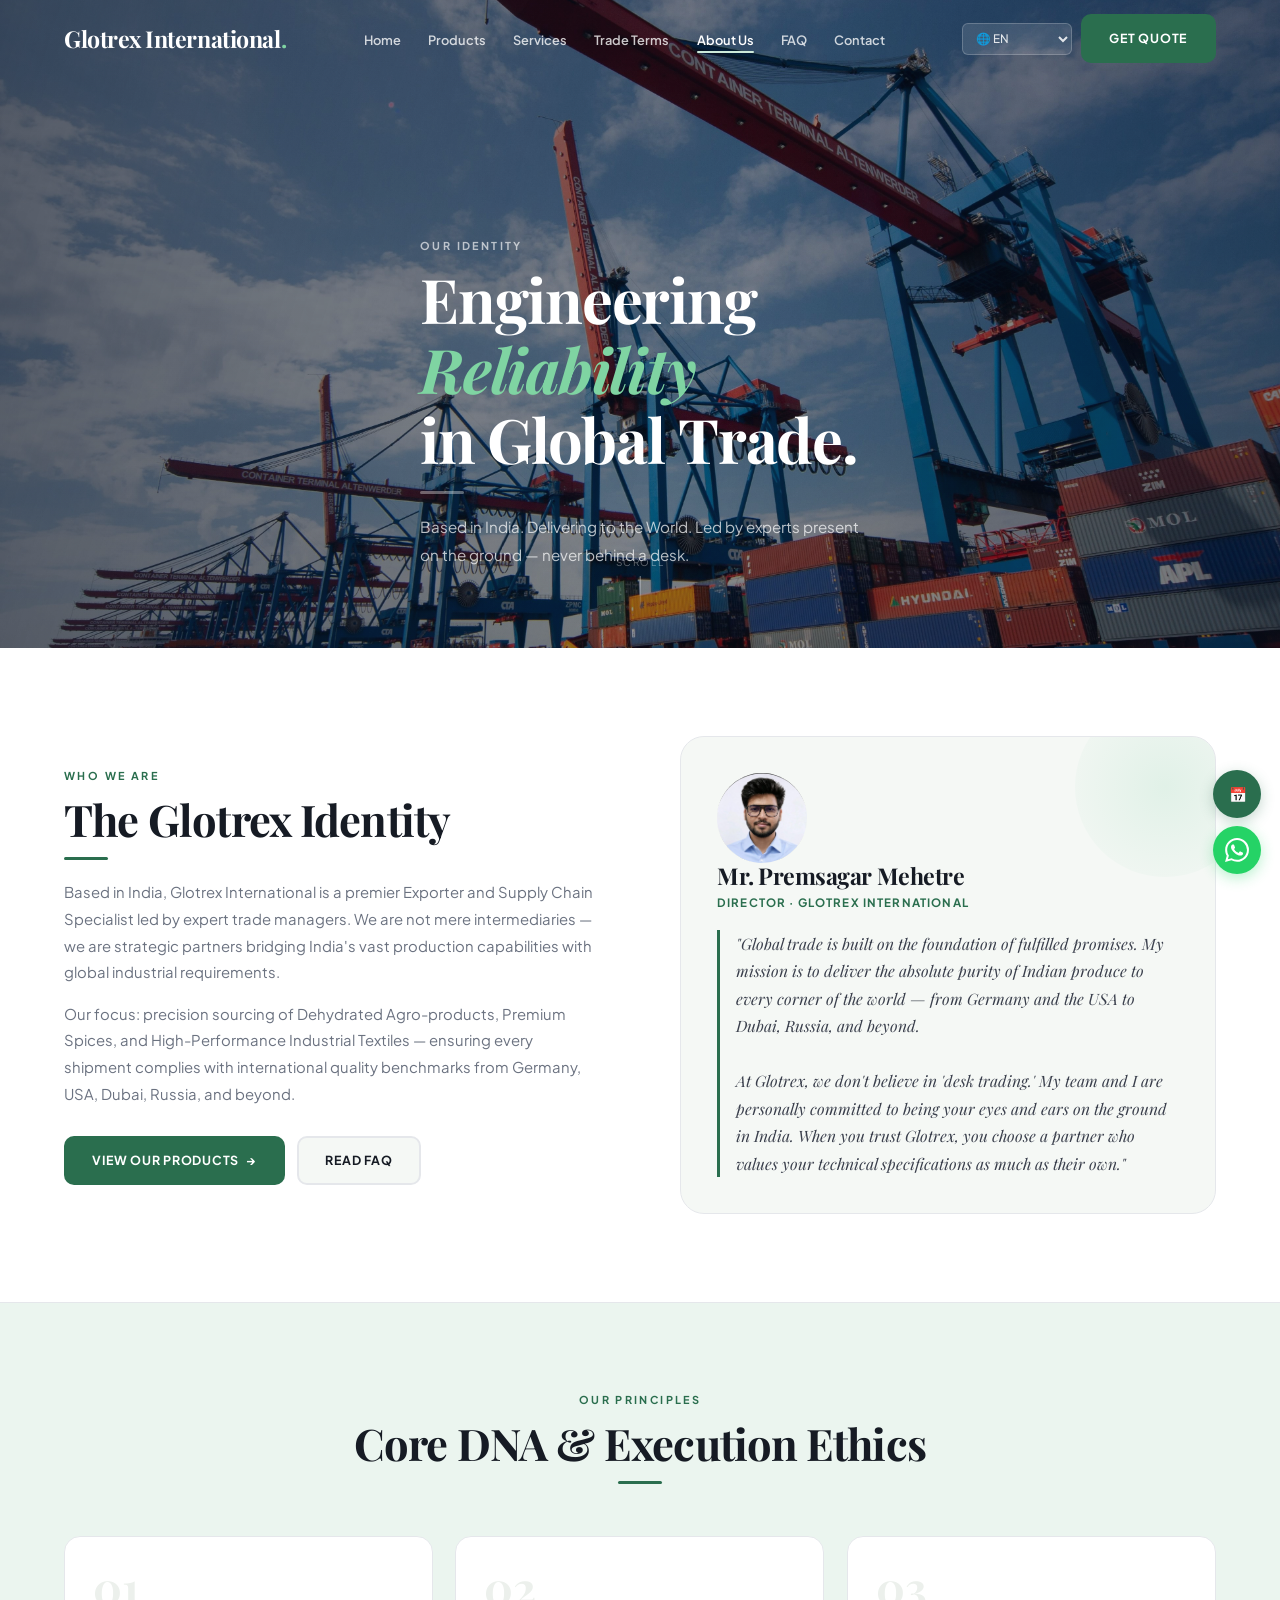
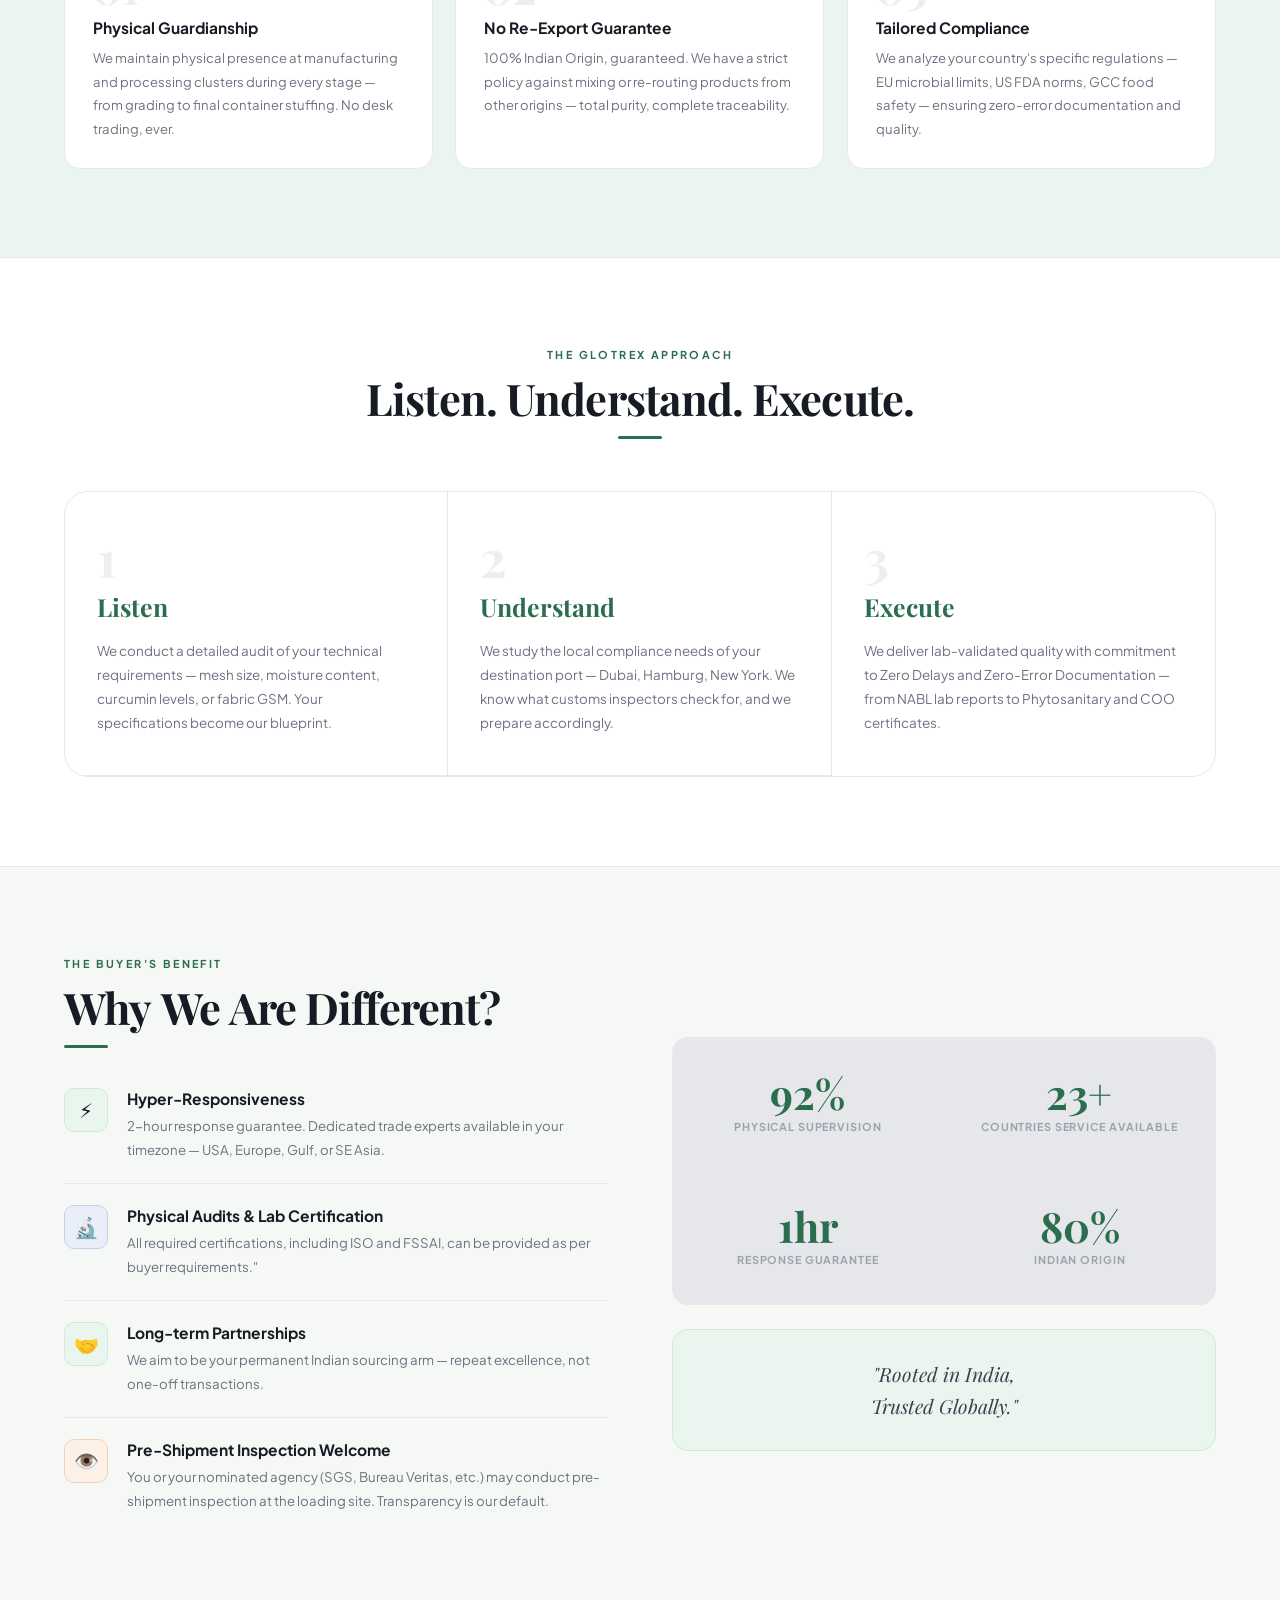
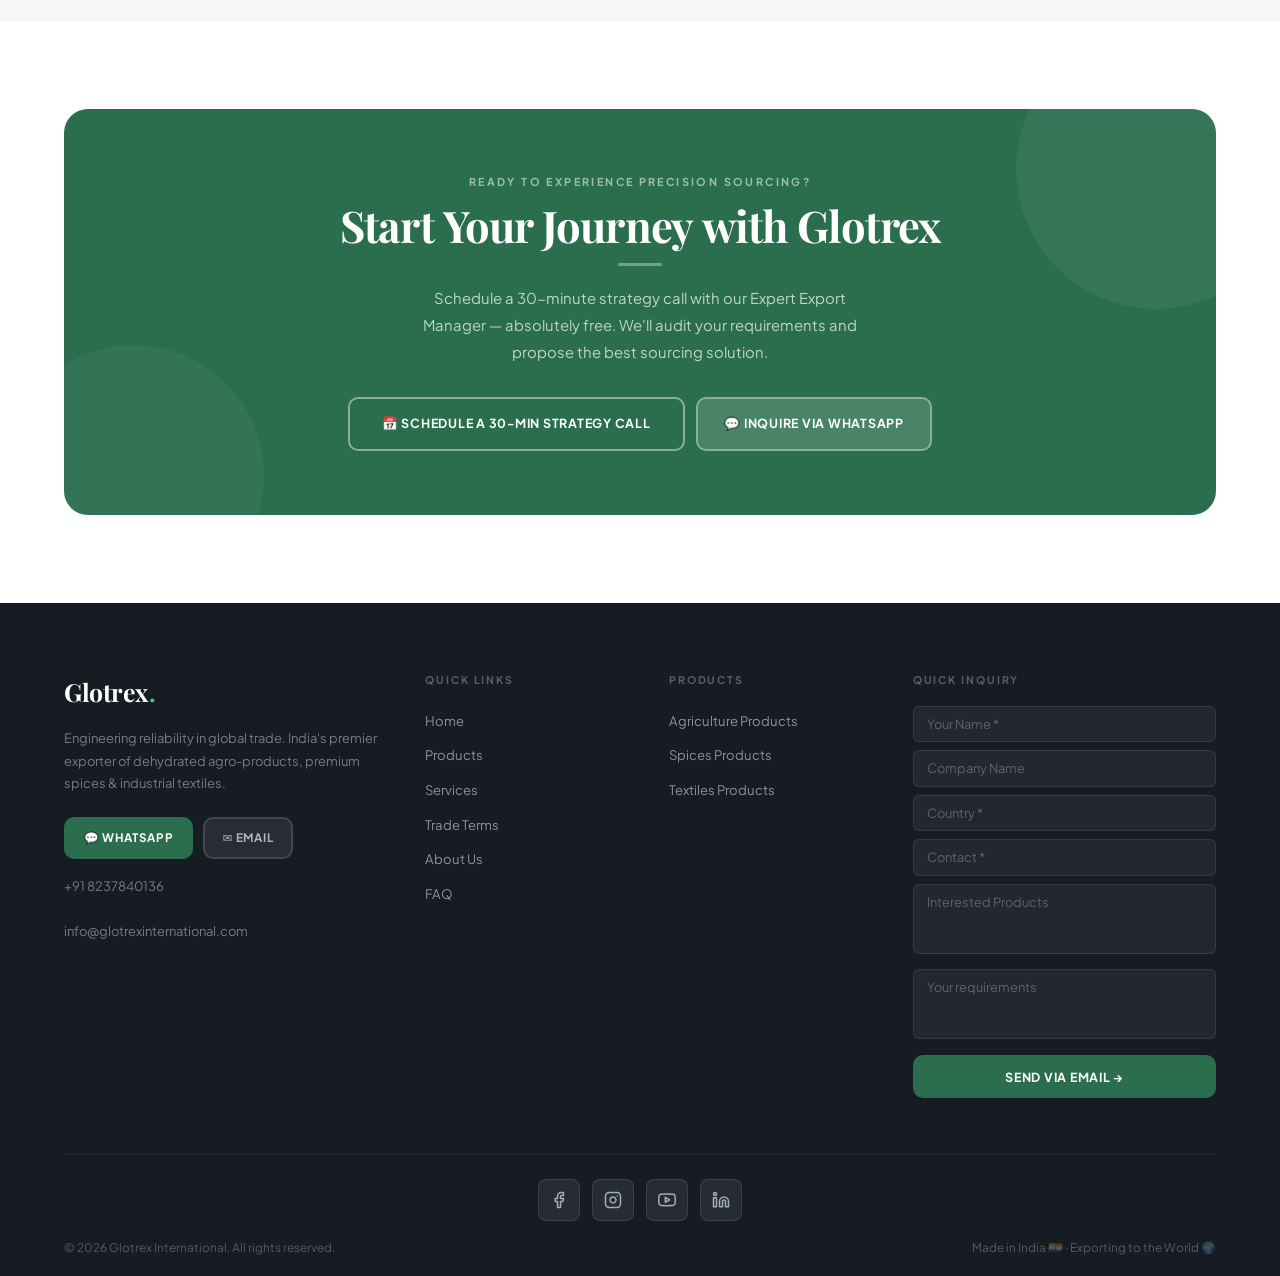
==== commit b8a36fc9: "Translator added" ====
--- a/glotrex/about.html
+++ b/glotrex/about.html
@@ -6,12 +6,26 @@
   <meta name="viewport" content="width=device-width, initial-scale=1.0" />
   <title>About Us — Glotrex International</title>
   <meta name="description"
-    content="Glotrex International — led by Mr. Premsagar Mehetre, Expert Export Manager. Ground-zero operations, 100% Indian origin, global trade specialists." />
+    content="Glotrex International — led by Mr. Premsagar Mehetre, Director. Ground-zero operations, 100% Indian origin, global trade specialists." />
   <link rel="preconnect" href="https://fonts.googleapis.com" />
   <link rel="preconnect" href="https://fonts.gstatic.com" crossorigin />
   <link rel="stylesheet"
     href="https://fonts.googleapis.com/css2?family=Playfair+Display:ital,wght@0,600;0,700;1,600&family=Plus+Jakarta+Sans:wght@400;500;600;700&display=swap" />
   <link rel="stylesheet" href="assets/css/style.css" />
+      <script>
+    function googleTranslateElementInit() {
+      new google.translate.TranslateElement({
+        pageLanguage: 'en',
+        includedLanguages: 'en,hi,mr,de,ar,ru,pt,es,it,bn,ne,ms,id',
+        autoDisplay: false,
+        layout: google.translate.TranslateElement.InlineLayout.SIMPLE
+      }, 'gte');
+    }
+  </script>
+  <script src="https://translate.google.com/translate_a/element.js?cb=googleTranslateElementInit" async defer></script>
+  <div id="gte" style="display:none;position:absolute;top:-9999px;left:-9999px"></div>
+
+
   <style>
     /* ── About-specific ────────────────────────────── */
     .about-hero {
@@ -258,6 +272,19 @@
       letter-spacing: .08em;
       text-transform: uppercase;
       color: var(--ink-faint);
+    }
+    .goog-te-banner-frame,
+    .goog-te-gadget,
+    .skiptranslate,
+    #goog-gt-tt,
+    .goog-te-balloon-frame {
+      display: none !important;
+      visibility: hidden !important;
+    }
+
+    /* Prevent font override by Google Translate */
+    font {
+      color: inherit !important;
     }
   </style>
 </head>
@@ -280,11 +307,12 @@
         <div class="nav-cta">
           <select id="langSelect" class="lang-select" title="Language">
             <option value="en">🌐 EN</option>
-            <option value="hi">🇮🇳 हिंदी</option>
-            <option value="mr">🇮🇳 मराठी</option>
             <option value="de">🇩🇪 DE</option>
             <option value="ar">🇦🇪 عربي</option>
             <option value="ru">🇷🇺 RU</option>
+            <option value="pt">🇧🇷 PT</option>
+            <option value="es">🇪🇸 ES</option>
+            <option value="it">🇮🇹 IT</option>
           </select>
           <a href="index.html#contact" class="btn btn-green">Get Quote</a>
         </div>
@@ -364,7 +392,7 @@
             <img src="assets/img/prem.jpeg" alt="Mr. Premsagar Mehetre"
               style="width:90px;height:90px;border-radius:50%;object-fit:cover;" />
             <h3>Mr. Premsagar Mehetre</h3>
-            <div class="expert-role">Expert Export Manager · Glotrex International</div>
+            <div class="expert-role">Director · Glotrex International</div>
             <blockquote>
               "Global trade is built on the foundation of fulfilled promises. My mission is to deliver the absolute
               purity of Indian produce to every corner of the world — from Germany and the USA to Dubai, Russia, and
@@ -506,7 +534,7 @@
             style="margin-top:1.5rem;text-align:center;padding:1.75rem;background:var(--green-pale);border:1px solid var(--green-tint);border-radius:var(--r-lg)">
             <p
               style="font-family:var(--font-display);font-size:1.22rem;font-style:italic;color:var(--ink-mid);line-height:1.65">
-              "Born in India,<br>Built for the World."</p>
+              "Rooted in India,<br> Trusted Globally."</p>
           </div>
         </div>
 
--- a/glotrex/assets/css/style.css
+++ b/glotrex/assets/css/style.css
@@ -284,16 +284,32 @@
 #navbar.scrolled .nav-links a.active { color:var(--ink); }
 #navbar.scrolled .nav-links a::after { background:var(--green); }
 
-.nav-cta {display:flex; align-items:center; gap:0.55rem; }
+.nav-cta {display:flex; align-items:center; gap:0.6rem; flex-wrap:nowrap; }
 
 .lang-select {
   background:rgba(255,255,255,0.12);
   border:1px solid rgba(255,255,255,0.2);
-  color:rgb(0, 0, 0);
-  font-family:var(--font-body); font-size:0.74rem; font-weight:500;
-  padding:0.38rem 0.55rem;
+  color:rgba(255,255,255,0.85);
+  font-family:var(--font-body); font-size:0.73rem; font-weight:500;
+  padding:0.4rem 0.6rem;
   border-radius:var(--r-sm); cursor:pointer; outline:none;
   transition:border-color var(--t-fast), background var(--t-fast);
+  width:auto; min-width:110px; max-width:145px;
+  white-space:nowrap;
+  flex-shrink:0;
+}
+
+/* Ensure dropdown options are visible */
+.lang-select option {
+  background: var(--white);
+  color: var(--ink);
+  padding: 0.5rem;
+  font-size: 0.73rem;
+}
+
+.lang-select option:checked {
+  background: linear-gradient(var(--green), var(--green));
+  color: var(--white);
 }
 #navbar.scrolled .lang-select {
   background:var(--bg-soft); border-color:var(--border); color:var(--ink-soft);
@@ -320,7 +336,7 @@
   display:none; position:fixed; inset:0;
   background:var(--white); z-index:899;
   flex-direction:column; align-items:center;
-  justify-content:center; gap:0.4rem; padding:2rem;
+  justify-content:center; gap:1.2rem; padding:2rem;
 }
 .mobile-nav.open { display:flex; }
 .mobile-nav a {
@@ -329,6 +345,31 @@
   transition:color var(--t-fast);
 }
 .mobile-nav a:hover { color:var(--green); }
+
+.lang-select-mobile {
+  font-size:1rem !important;
+  padding:0.55rem 0.85rem !important;
+  background:var(--bg-soft) !important;
+  border:1.5px solid var(--green) !important;
+  color:var(--ink) !important;
+  border-radius:var(--r) !important;
+  margin-bottom:0.6rem !important;
+}
+
+.lang-select-mobile option {
+  background: var(--white);
+  color: var(--ink);
+  padding: 0.5rem;
+  font-size: 1rem;
+}
+
+.lang-select-mobile option:checked {
+  background: linear-gradient(var(--green), var(--green));
+  color: var(--white);
+}
+
+.lang-select-mobile:focus { border-color:var(--green-dark) !important; }
+
 .mobile-nav-close {
   position:absolute; top:1.2rem; right:1.5rem;
   font-size:1.5rem; color:var(--ink-soft);
@@ -1212,4 +1253,75 @@
 .product-card.expanded {
   border-color: var(--green-tint);
   box-shadow: var(--sh-lg);
+}
+
+/* Google Translator */
+/* ══════════════════════════════════════════════════════════
+   GOOGLE TRANSLATOR (Theme Matched)
+══════════════════════════════════════════════════════════ */
+#google_translate_element {
+  display: inline-block;
+}
+
+/* Style the native Google dropdown to match your exact .lang-select specs */
+.goog-te-combo {
+  background: rgba(255,255,255,0.12) !important;
+  border: 1px solid rgba(255,255,255,0.2) !important;
+  color: var(--white) !important; /* White text for transparent top nav */
+  font-family: var(--font-body) !important;
+  font-size: 0.74rem !important;
+  font-weight: 500 !important;
+  padding: 0.38rem 0.55rem !important;
+  border-radius: var(--r-sm) !important;
+  cursor: pointer;
+  outline: none !important;
+  transition: border-color var(--t-fast), background var(--t-fast) !important;
+}
+
+/* Match the color switch when the navbar is scrolled */
+#navbar.scrolled .goog-te-combo {
+  background: var(--bg-soft) !important;
+  border-color: var(--border) !important;
+  color: var(--ink-soft) !important;
+}
+
+/* Hover & Focus state using your primary green */
+.goog-te-combo:hover,
+.goog-te-combo:focus {
+  border-color: var(--green) !important;
+}
+
+/* Hide ALL Google Branding & Tooltips */
+.goog-logo-link, 
+.goog-te-gadget span, 
+.goog-te-banner-frame,
+#goog-gt-tt, 
+.goog-te-balloon-frame {
+  display: none !important;
+}
+
+/* Container for dropdown - keep visible */
+.goog-te-gadget {
+  display: inline-block !important;
+  font-size: 1rem !important;
+  padding: 0 !important;
+  margin: 0 !important;
+}
+
+/* Make option text visible */
+.goog-te-combo option {
+  color: var(--ink) !important;
+  background: var(--white) !important;
+}
+
+/* Remove yellow highlight on translated text */
+.goog-text-highlight {
+  background: none !important;
+  box-shadow: none !important;
+}
+
+/* Prevent the Google top bar from pushing your layout down */
+body {
+  top: 0 !important;
+  position: static !important;
 }
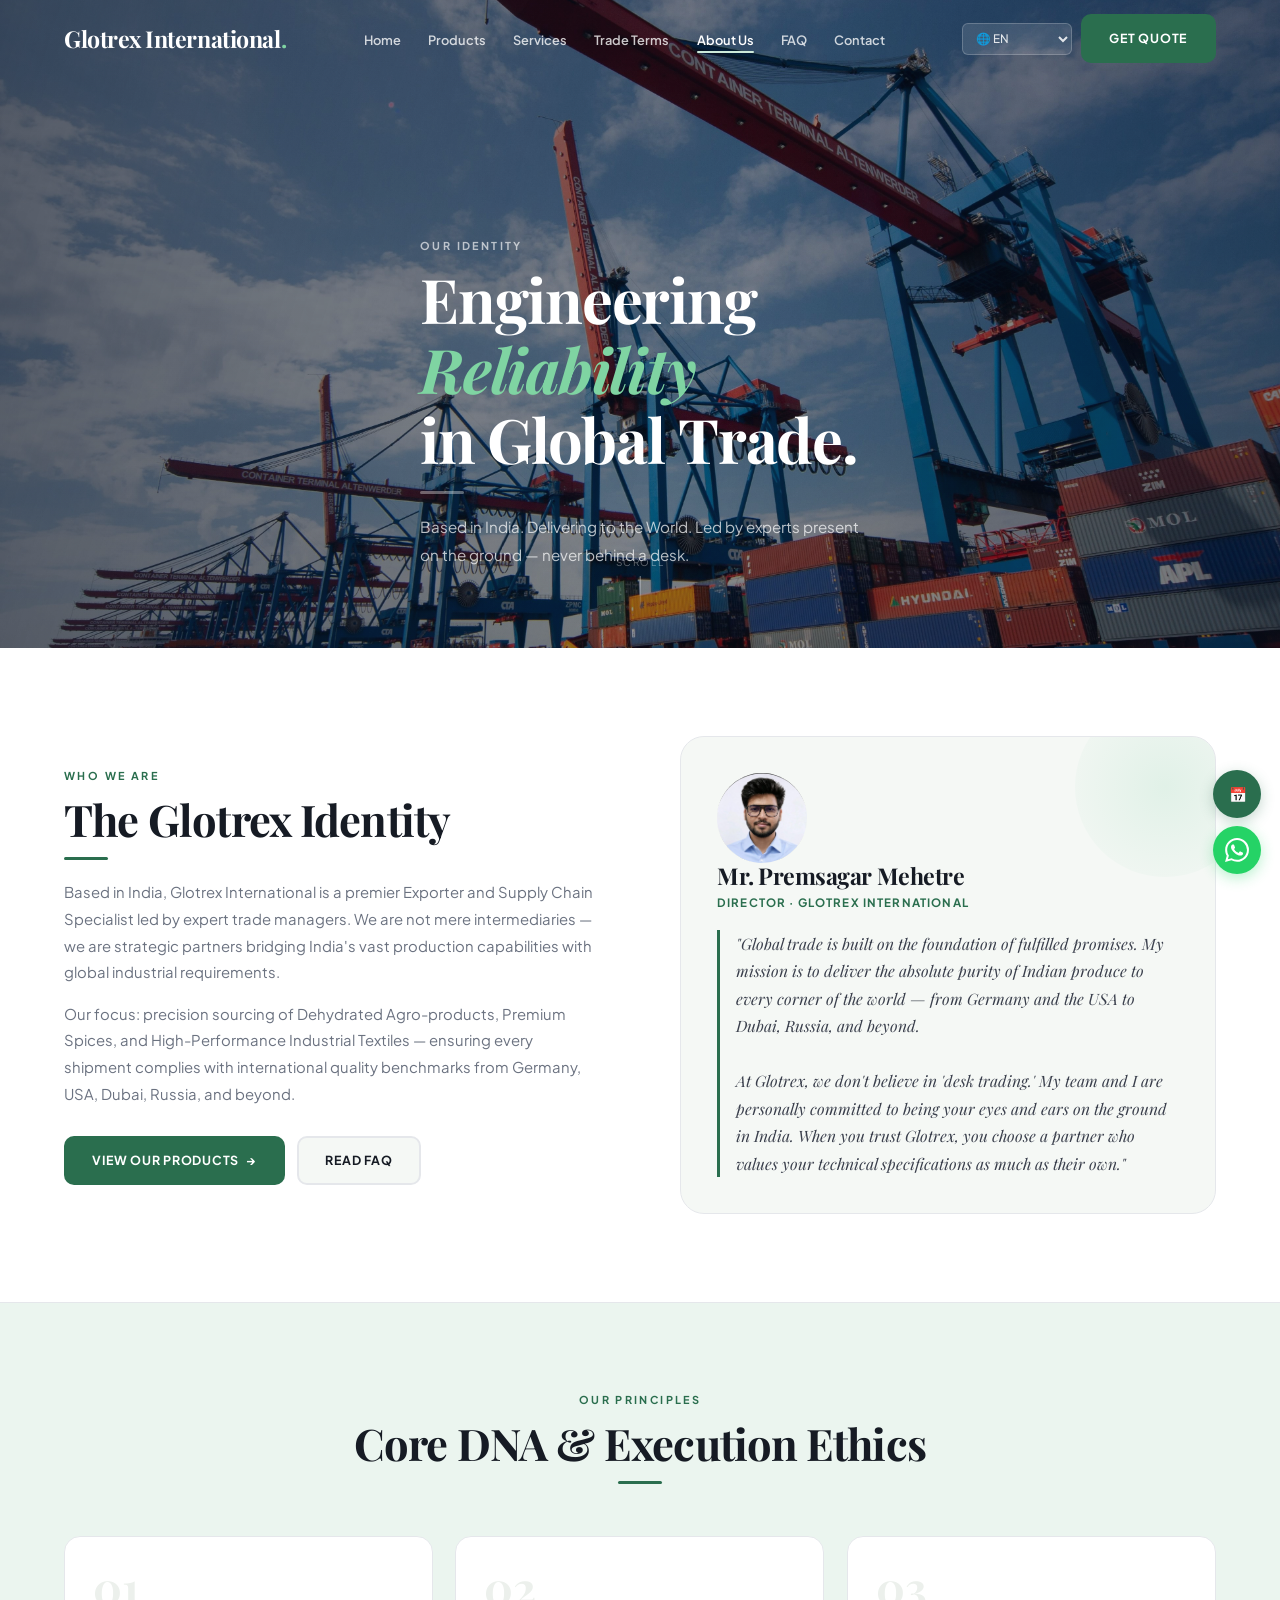
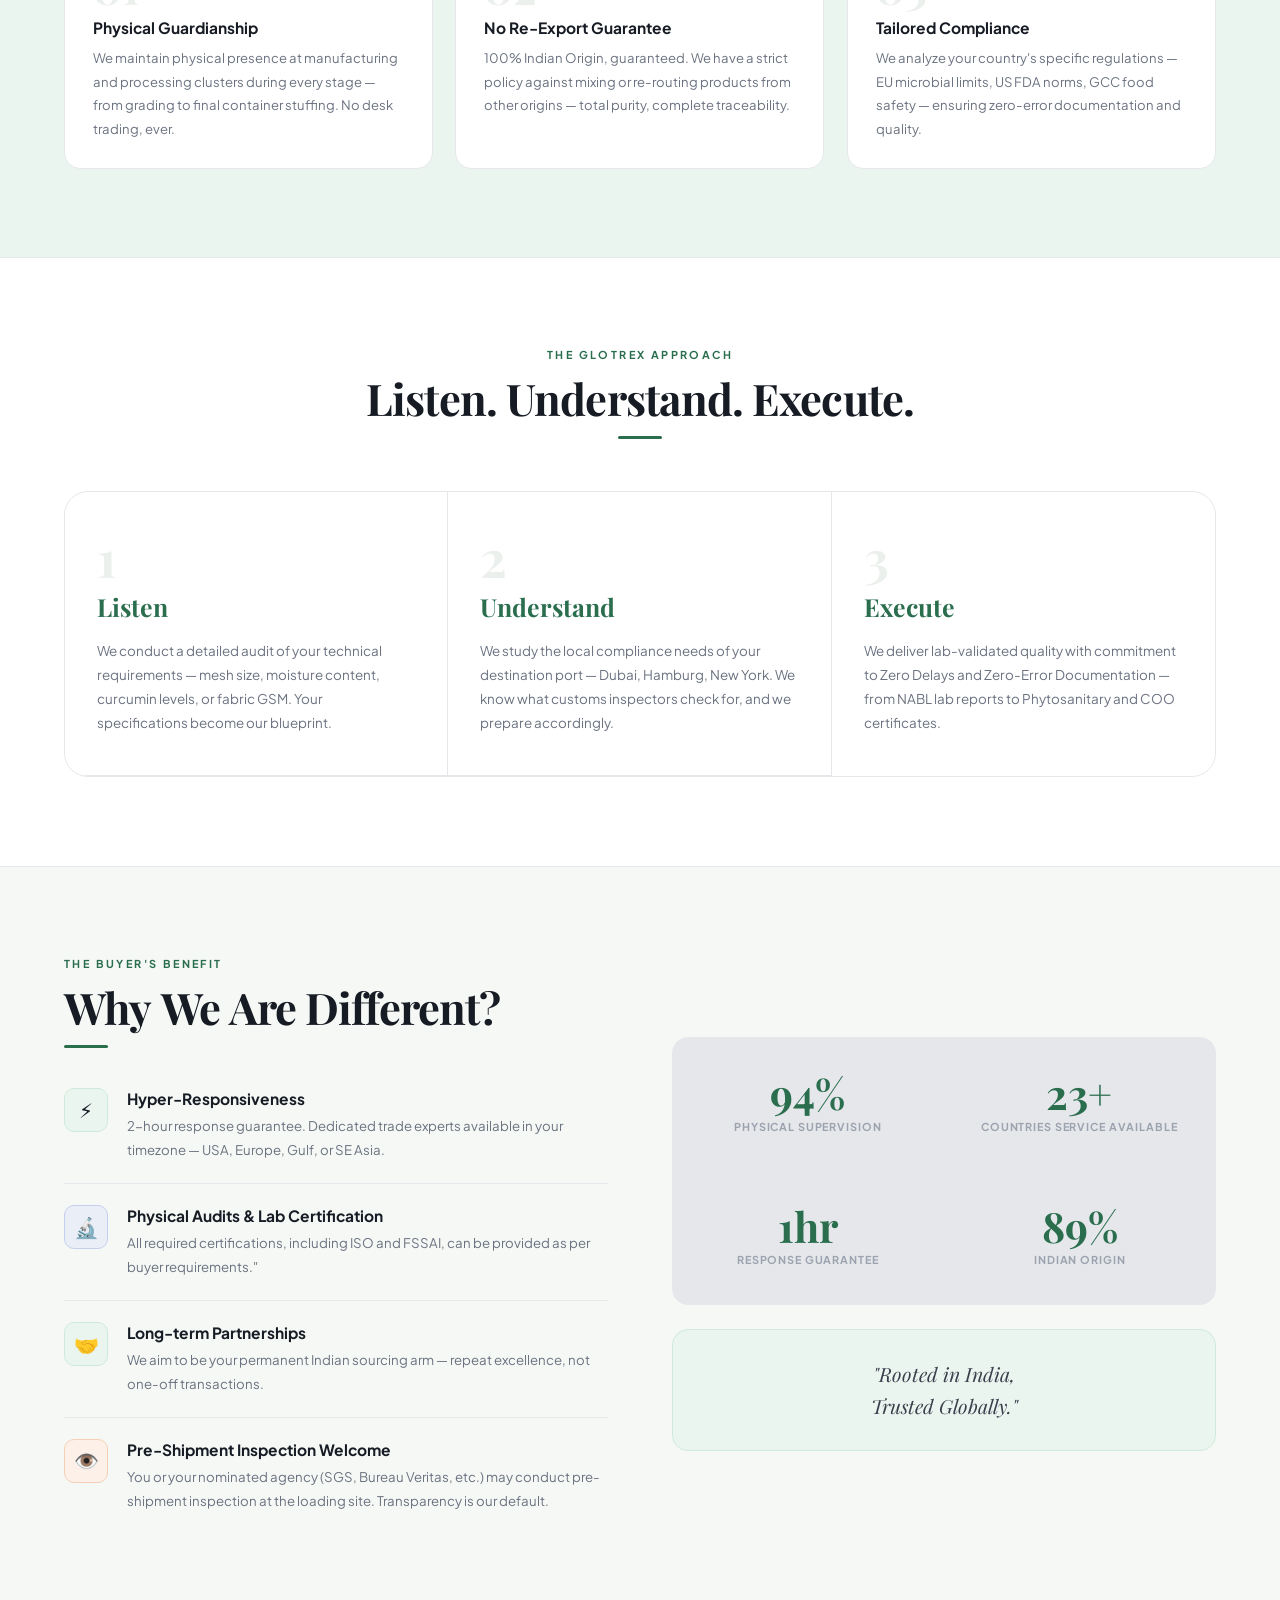
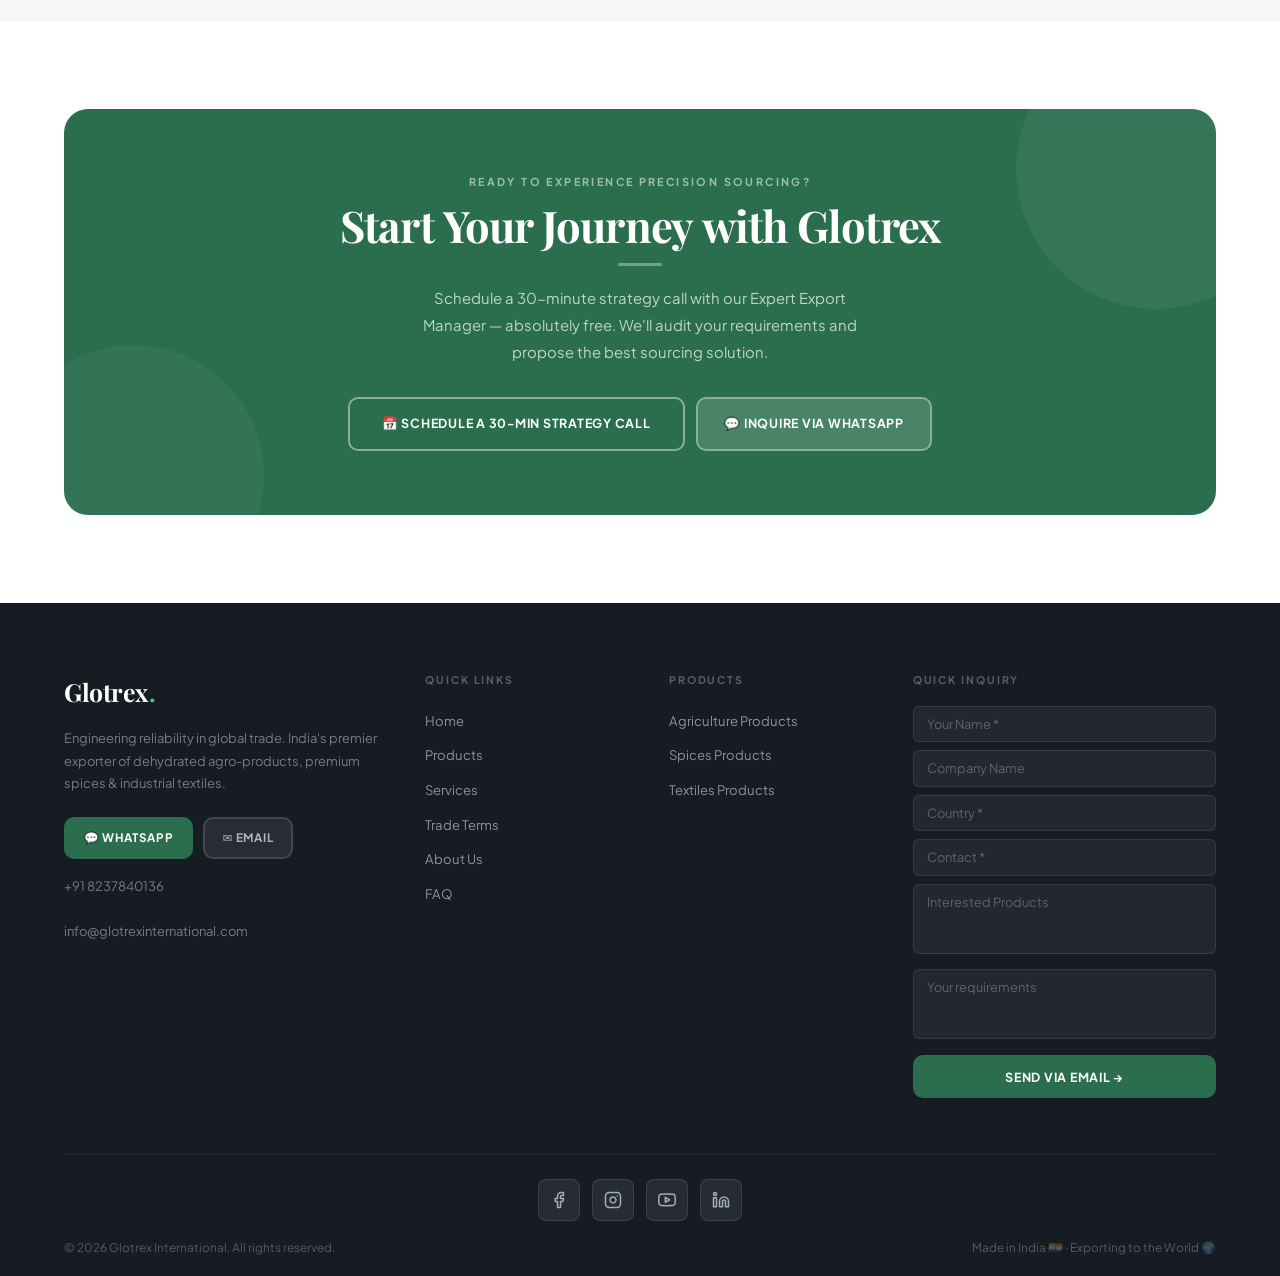
==== commit d630431d: "Translator added for mobile" ====
--- a/glotrex/about.html
+++ b/glotrex/about.html
@@ -329,7 +329,29 @@
     <a href="about.html">About</a>
     <a href="faq.html">FAQ</a>
     <a href="index.html#contact">Contact</a>
+    <select id="langSelectMobile" class="lang-select-mobile" title="Language">
+      <option value="en">🌐 EN</option>
+      <option value="de">🇩🇪 DE</option>
+      <option value="ar">🇦🇪 عربي</option>
+      <option value="ru">🇷🇺 RU</option>
+      <option value="pt">🇧🇷 PT</option>
+      <option value="es">🇪🇸 ES</option>
+      <option value="it">🇮🇹 IT</option>
+    </select>
   </nav>
+
+  <!-- Mobile Language Selector (Top Right Corner) -->
+  <div class="mobile-lang-top">
+    <select id="langSelectMobileTop" class="lang-select-mobile-top" title="Language">
+      <option value="en">🌐 EN</option>
+      <option value="de">🇩🇪 DE</option>
+      <option value="ar">🇦🇪 عربي</option>
+      <option value="ru">🇷🇺 RU</option>
+      <option value="pt">🇧🇷 PT</option>
+      <option value="es">🇪🇸 ES</option>
+      <option value="it">🇮🇹 IT</option>
+    </select>
+  </div>
 
   <div class="sticky-ctas">
     <button class="sticky-call" onclick="window.open('#','_self')">
--- a/glotrex/assets/css/style.css
+++ b/glotrex/assets/css/style.css
@@ -378,6 +378,59 @@
 }
 .mobile-nav-close:hover { color:var(--ink); }
 
+/* Mobile Language Selector (Top Right) */
+.mobile-lang-top {
+  display: none;
+  position: fixed;
+  top: 1rem;
+  right: 4.5rem;
+  z-index: 999;
+}
+
+.lang-select-mobile-top {
+  background: rgba(255,255,255,0.12);
+  border: 1px solid rgba(255,255,255,0.2);
+  color: rgba(255,255,255,0.85);
+  font-family: var(--font-body);
+  font-size: 0.73rem;
+  font-weight: 500;
+  padding: 0.4rem 0.6rem;
+  border-radius: var(--r-sm);
+  cursor: pointer;
+  outline: none;
+  transition: border-color var(--t-fast), background var(--t-fast);
+  width: auto;
+  min-width: 110px;
+  white-space: nowrap;
+  appearance: auto;
+  -webkit-appearance: menulist;
+  box-sizing: border-box;
+  position: relative;
+}
+
+.lang-select-mobile-top option {
+  background: var(--white);
+  color: var(--ink);
+  padding: 0.5rem;
+  font-size: 0.73rem;
+}
+
+.lang-select-mobile-top option:checked {
+  background: linear-gradient(var(--green), var(--green));
+  color: var(--white);
+}
+
+.lang-select-mobile-top:focus {
+  border-color: var(--green) !important;
+}
+
+/* Match the color switch when the navbar is scrolled */
+#navbar.scrolled .lang-select-mobile-top {
+  background: var(--bg-soft) !important;
+  border-color: var(--border) !important;
+  color: var(--ink-soft) !important;
+}
+
 /* ══════════════════════════════════════════════════════════
    STICKY CTAs
 ══════════════════════════════════════════════════════════ */
@@ -1089,6 +1142,7 @@
 
   .nav-links,.nav-cta { display:none; }
   .hamburger { display:flex; }
+  .mobile-lang-top { display: block; }
 
   .intro-img { height:270px; }
   .intro-badge { left:0.75rem; bottom:0.75rem; }
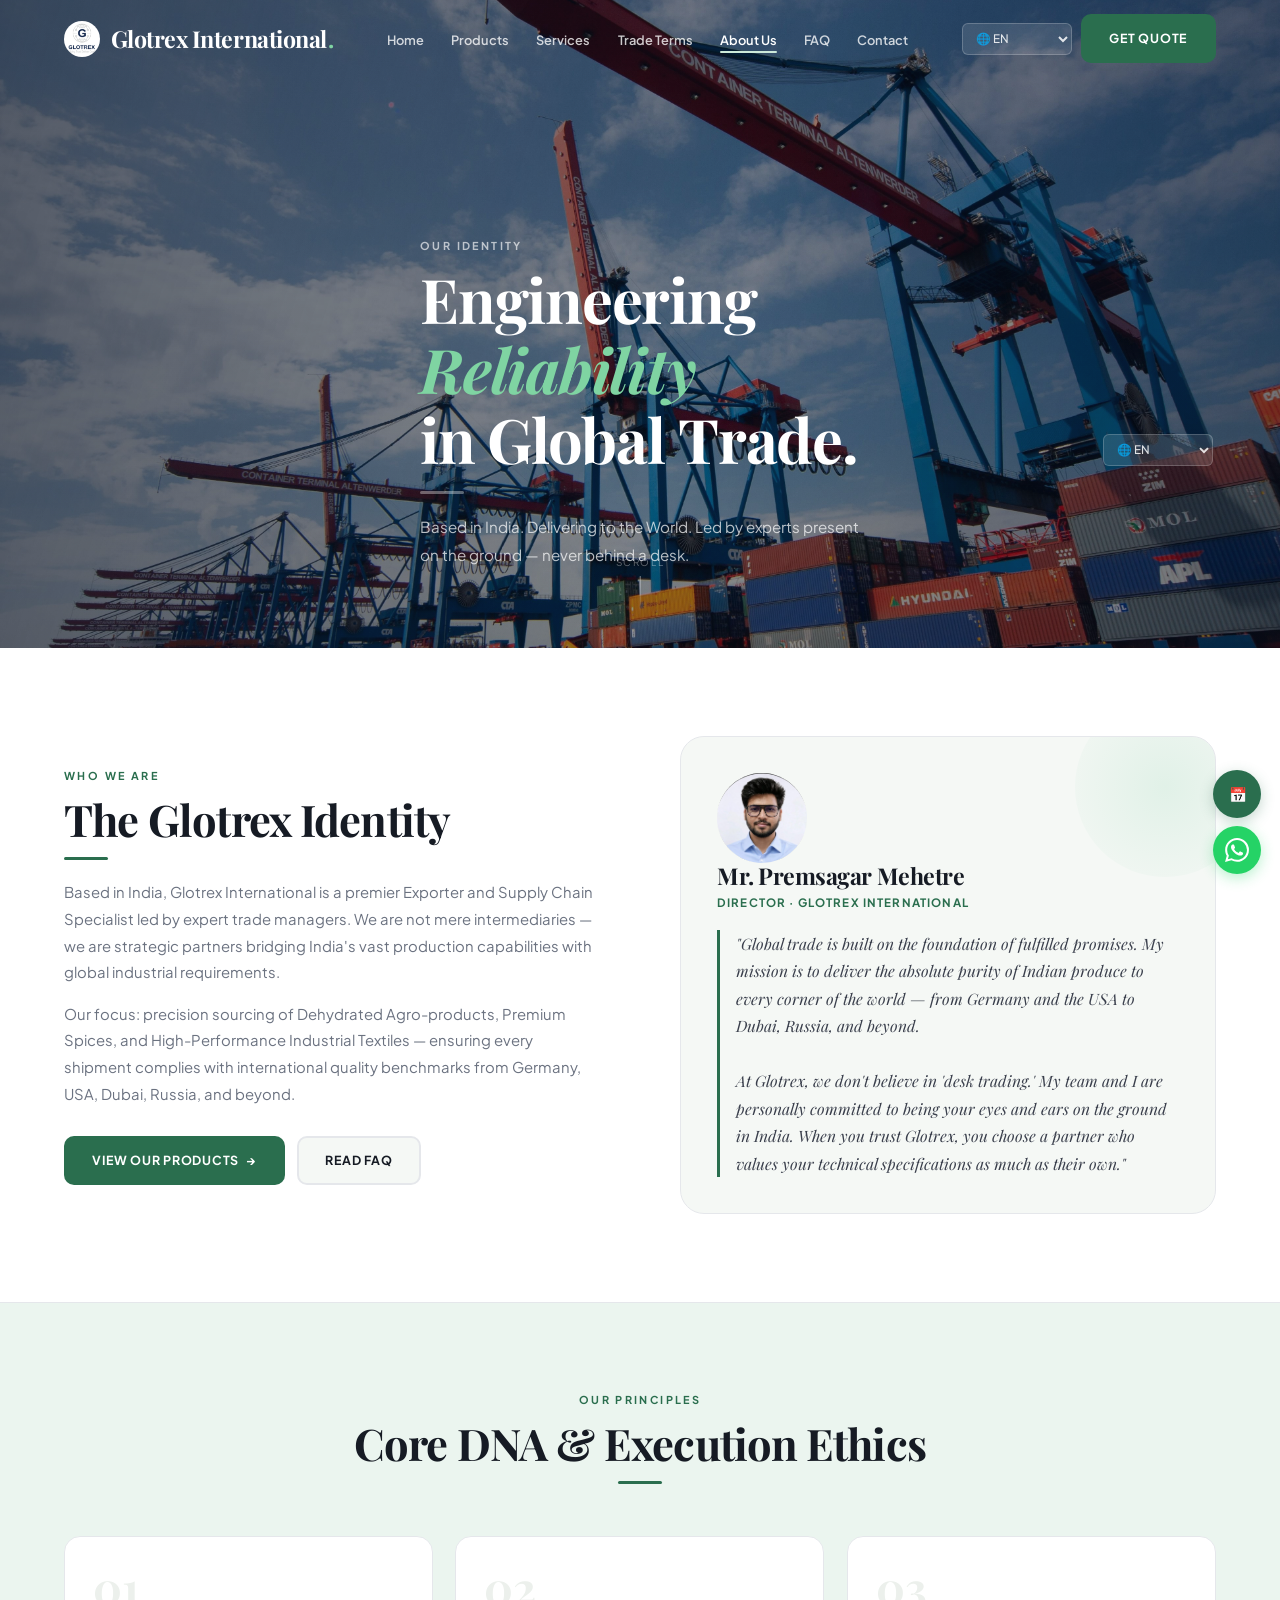
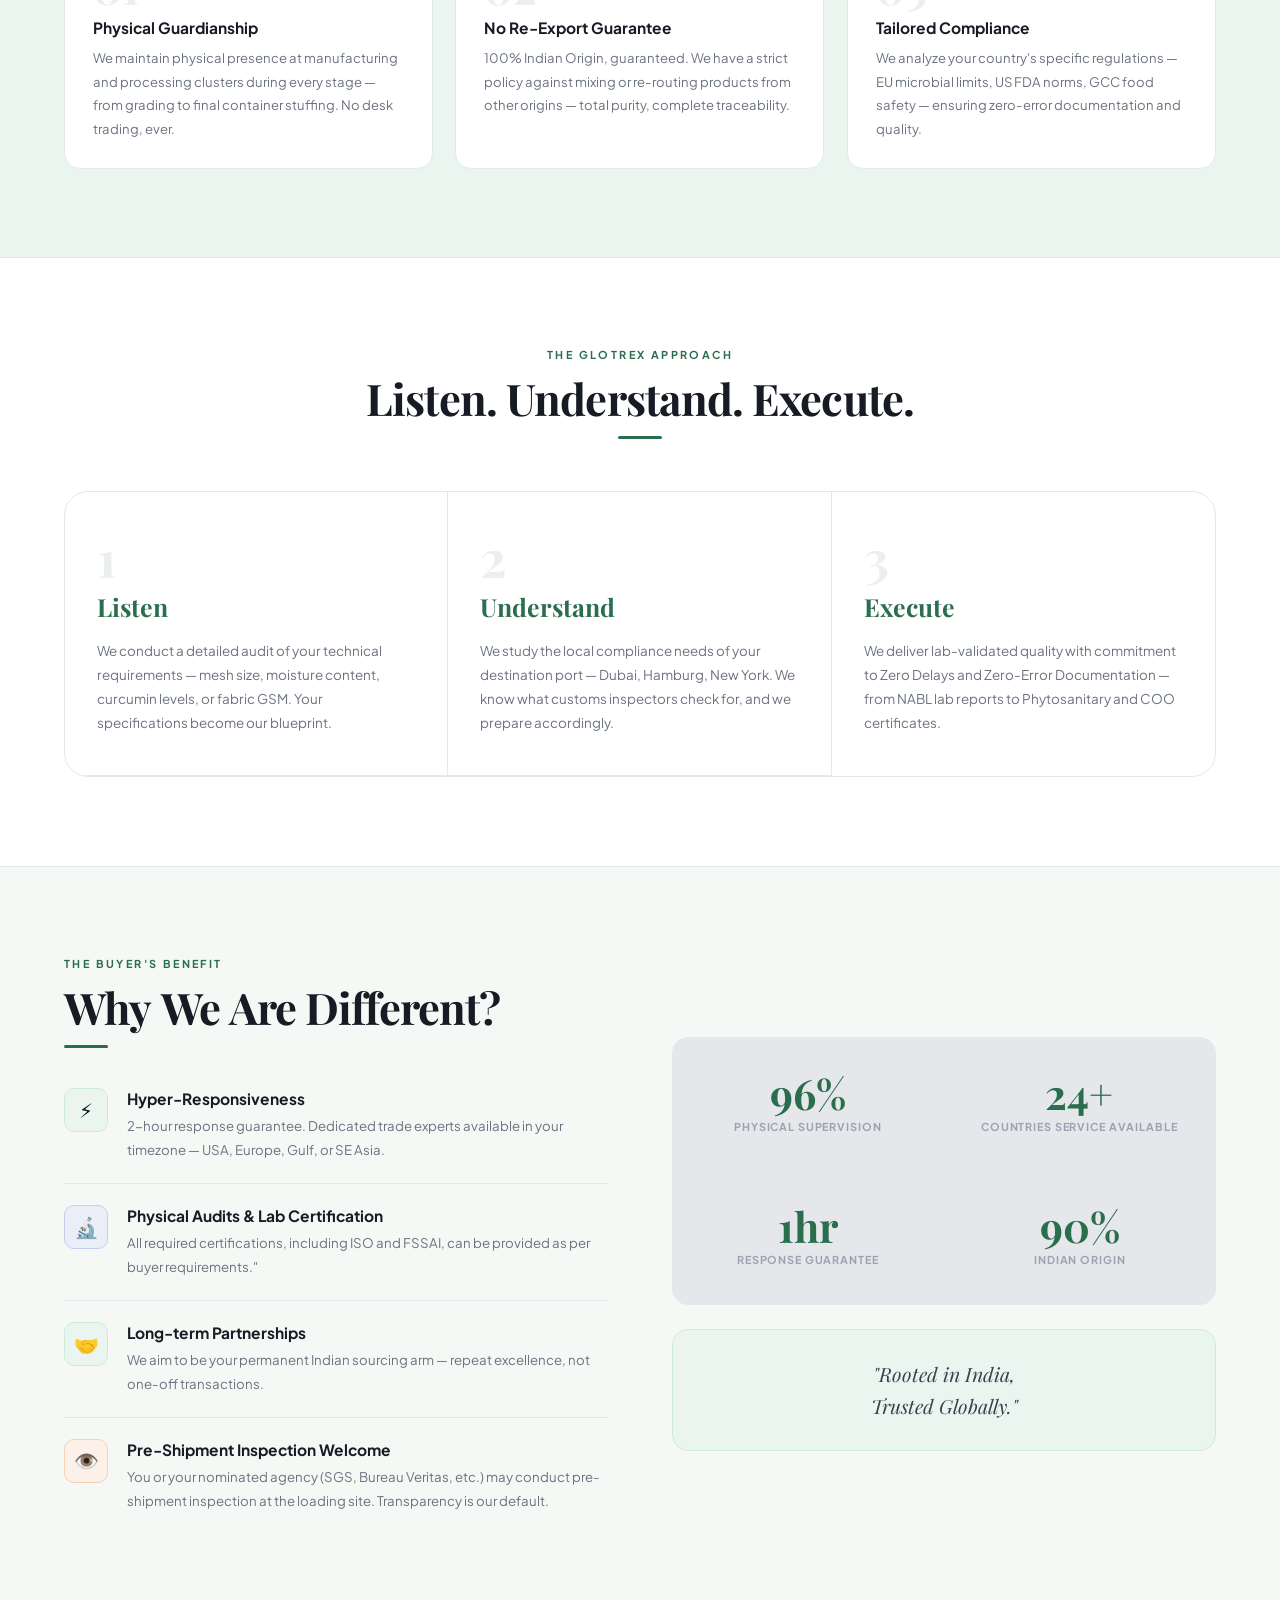
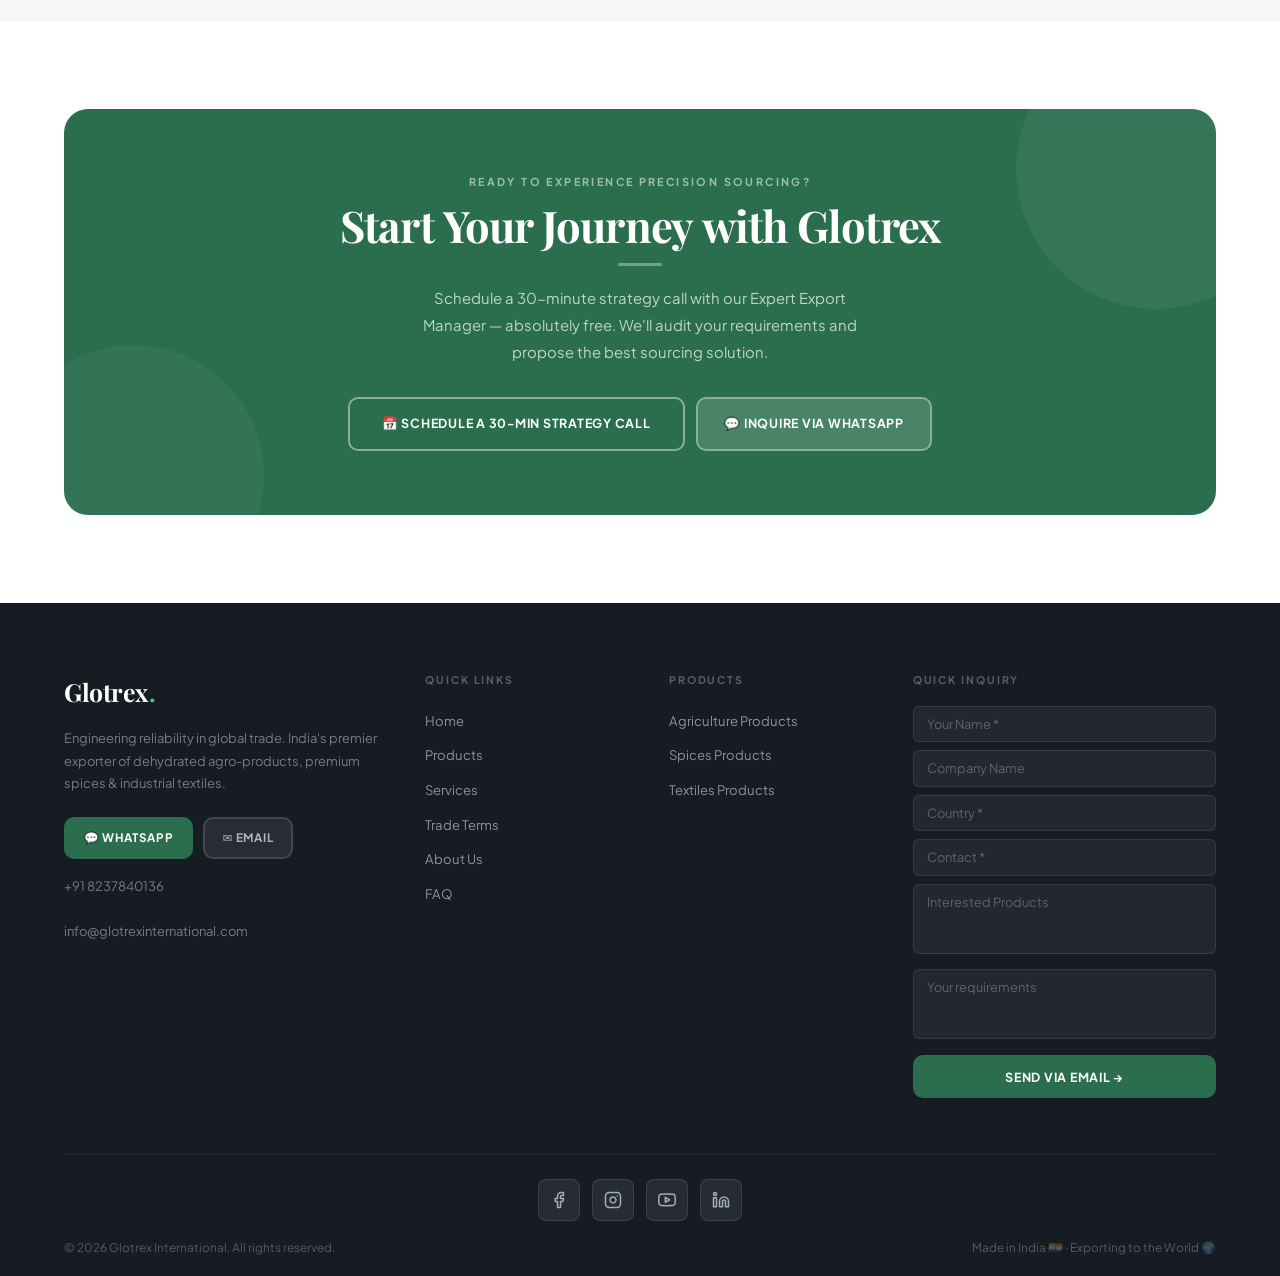
==== commit 3e5a2bb9: "main Logo added" ====
--- a/glotrex/about.html
+++ b/glotrex/about.html
@@ -5,6 +5,7 @@
   <meta charset="UTF-8" />
   <meta name="viewport" content="width=device-width, initial-scale=1.0" />
   <title>About Us — Glotrex International</title>
+  <link rel="icon" type="image/png" href="assets/img/logo.png">
   <meta name="description"
     content="Glotrex International — led by Mr. Premsagar Mehetre, Director. Ground-zero operations, 100% Indian origin, global trade specialists." />
   <link rel="preconnect" href="https://fonts.googleapis.com" />
@@ -12,7 +13,7 @@
   <link rel="stylesheet"
     href="https://fonts.googleapis.com/css2?family=Playfair+Display:ital,wght@0,600;0,700;1,600&family=Plus+Jakarta+Sans:wght@400;500;600;700&display=swap" />
   <link rel="stylesheet" href="assets/css/style.css" />
-      <script>
+  <script>
     function googleTranslateElementInit() {
       new google.translate.TranslateElement({
         pageLanguage: 'en',
@@ -273,6 +274,7 @@
       text-transform: uppercase;
       color: var(--ink-faint);
     }
+
     .goog-te-banner-frame,
     .goog-te-gadget,
     .skiptranslate,
@@ -294,7 +296,12 @@
   <nav id="navbar">
     <div class="container">
       <div class="nav-inner">
-        <a href="index.html" class="nav-logo">Glotrex International<span class="dot">.</span></a>
+        <a href="index.html" class="nav-logo">
+          <span class="nav-logo__mark" aria-hidden="true">
+            <img src="assets/img/logo.png" alt="Glotrex logo">
+          </span>
+          Glotrex International<span class="dot">.</span>
+        </a>
         <ul class="nav-links">
           <li><a href="index.html">Home</a></li>
           <li><a href="products.html">Products</a></li>
@@ -594,11 +601,11 @@
           <div style="display:flex;gap:.6rem;flex-wrap:wrap">
             <a href="https://wa.me/918237840136" target="_blank" class="btn btn-green"
               style="font-size:.73rem;padding:.55rem 1.1rem">💬 WhatsApp</a>
-              <a href="mailto:info@glotrexinternational.com" class="btn"
+            <a href="mailto:info@glotrexinternational.com" class="btn"
               style="font-size:.73rem;padding:.55rem 1.1rem;background:rgba(255,255,255,.08);color:rgba(255,255,255,.65);border:2px solid rgba(255,255,255,.12)">✉
               Email</a>
-            </div>
-            <p style="margin-top:1rem">+91 8237840136</p>
+          </div>
+          <p style="margin-top:1rem">+91 8237840136</p>
           <p style="margin-top:1rem">info@glotrexinternational.com</p>
         </div>
         <div class="footer-col">
--- a/glotrex/assets/css/style.css
+++ b/glotrex/assets/css/style.css
@@ -244,6 +244,7 @@
 .nav-inner {
   display:flex; align-items:center;
   justify-content:space-between; gap:1.5rem;
+  position:relative;
 }
 
 .nav-logo {
@@ -251,6 +252,18 @@
   color:var(--white); letter-spacing:-0.02em;
   display:flex; align-items:center; gap:1px; flex-shrink:0;
   transition:color var(--t-fast);
+}
+.nav-logo__mark {
+  display:inline-flex; align-items:center; justify-content:center;
+  width:36px; height:36px; border-radius:50%; overflow:hidden;
+  margin-right:0.6rem; color:var(--green); flex-shrink:0;
+}
+.nav-logo__mark svg { width:20px; height:20px; display:block; }
+.nav-logo__mark img {
+  width:100%;
+  height:100%;
+  display:block;
+  object-fit:cover;
 }
 .nav-logo .dot { color:#7FD4A2; }
 #navbar.scrolled .nav-logo { color:var(--ink); }
@@ -312,7 +325,7 @@
   color: var(--white);
 }
 #navbar.scrolled .lang-select {
-  background:var(--bg-soft); border-color:var(--border); color:var(--ink-soft);
+  background: var(--white); border-color: var(--green); color: var(--ink);
 }
 .lang-select:focus { border-color:var(--green); }
 
@@ -381,10 +394,16 @@
 /* Mobile Language Selector (Top Right) */
 .mobile-lang-top {
   display: none;
-  position: fixed;
-  top: 1rem;
-  right: 4.5rem;
-  z-index: 999;
+  /* position inside the navbar so it aligns with the hamburger reliably */
+  position: absolute;
+  top: 50%;
+  transform: translateY(-50%);
+  /* default offset; media queries tighten this for smaller screens */
+  right: 4.2rem;
+  z-index: 910;
+  pointer-events: auto;
+  display: flex;
+  align-items: center;
 }
 
 .lang-select-mobile-top {
@@ -426,9 +445,9 @@
 
 /* Match the color switch when the navbar is scrolled */
 #navbar.scrolled .lang-select-mobile-top {
-  background: var(--bg-soft) !important;
-  border-color: var(--border) !important;
-  color: var(--ink-soft) !important;
+  background: var(--white) !important;
+  border-color: var(--green) !important;
+  color: var(--ink) !important;
 }
 
 /* ══════════════════════════════════════════════════════════
@@ -1142,7 +1161,9 @@
 
   .nav-links,.nav-cta { display:none; }
   .hamburger { display:flex; }
-  .mobile-lang-top { display: block; }
+  .mobile-lang-top { display: block; position: absolute; top: 50%; transform:translateY(-50%); right: 3.2rem; }
+  /* tighten position/size on medium phones so it fits between logo and hamburger */
+  .lang-select-mobile-top { min-width: 78px; font-size:0.66rem; padding:0.24rem 0.4rem; height:36px; }
 
   .intro-img { height:270px; }
   .intro-badge { left:0.75rem; bottom:0.75rem; }
@@ -1164,6 +1185,9 @@
   .stats-bar .stat-item { padding:1.4rem 0.9rem; }
   .stat-num { font-size:2.1rem; }
   .btn { padding:0.62rem 1.15rem; font-size:0.73rem; }
+  /* extra tightening on very small screens */
+  .mobile-lang-top { right: 2.8rem; top: 50%; transform:translateY(-50%); }
+  .lang-select-mobile-top { min-width: 70px; font-size:0.62rem; padding:0.2rem 0.35rem; }
 }
 
 .product-specs {
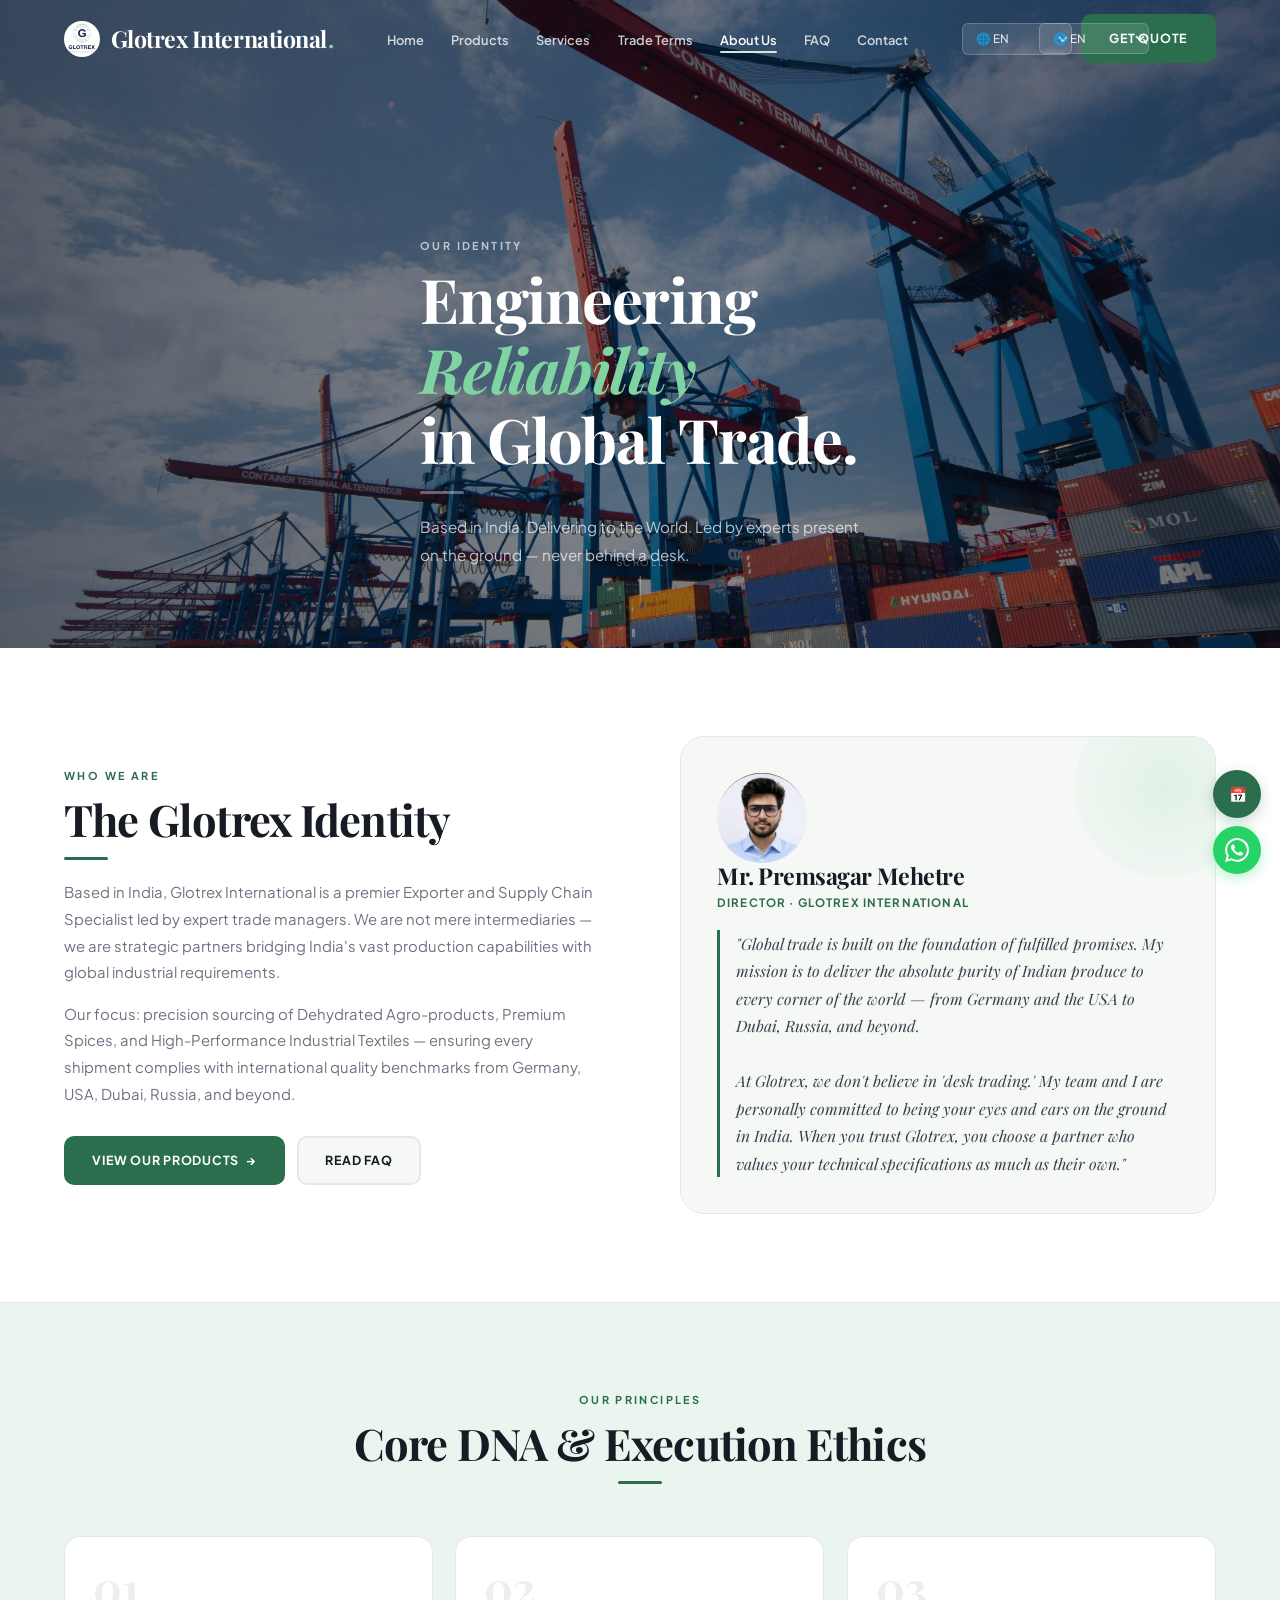
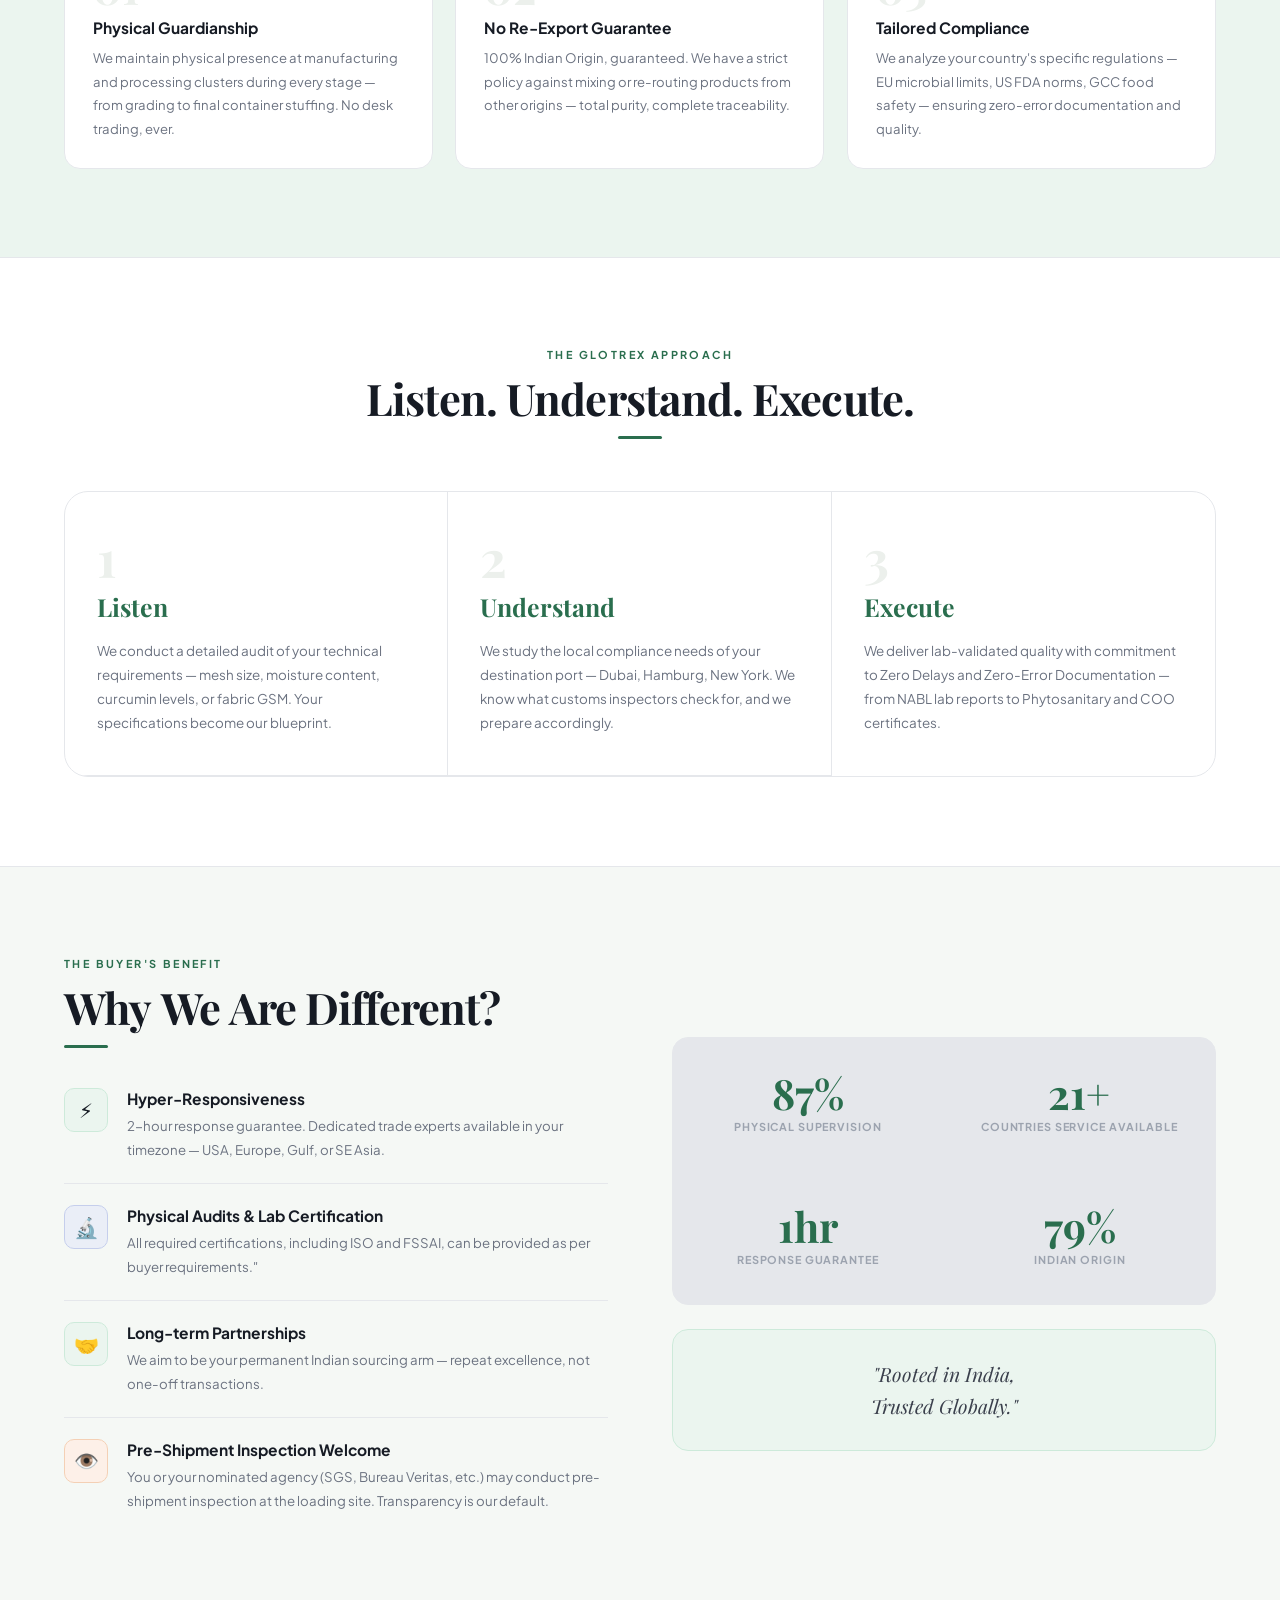
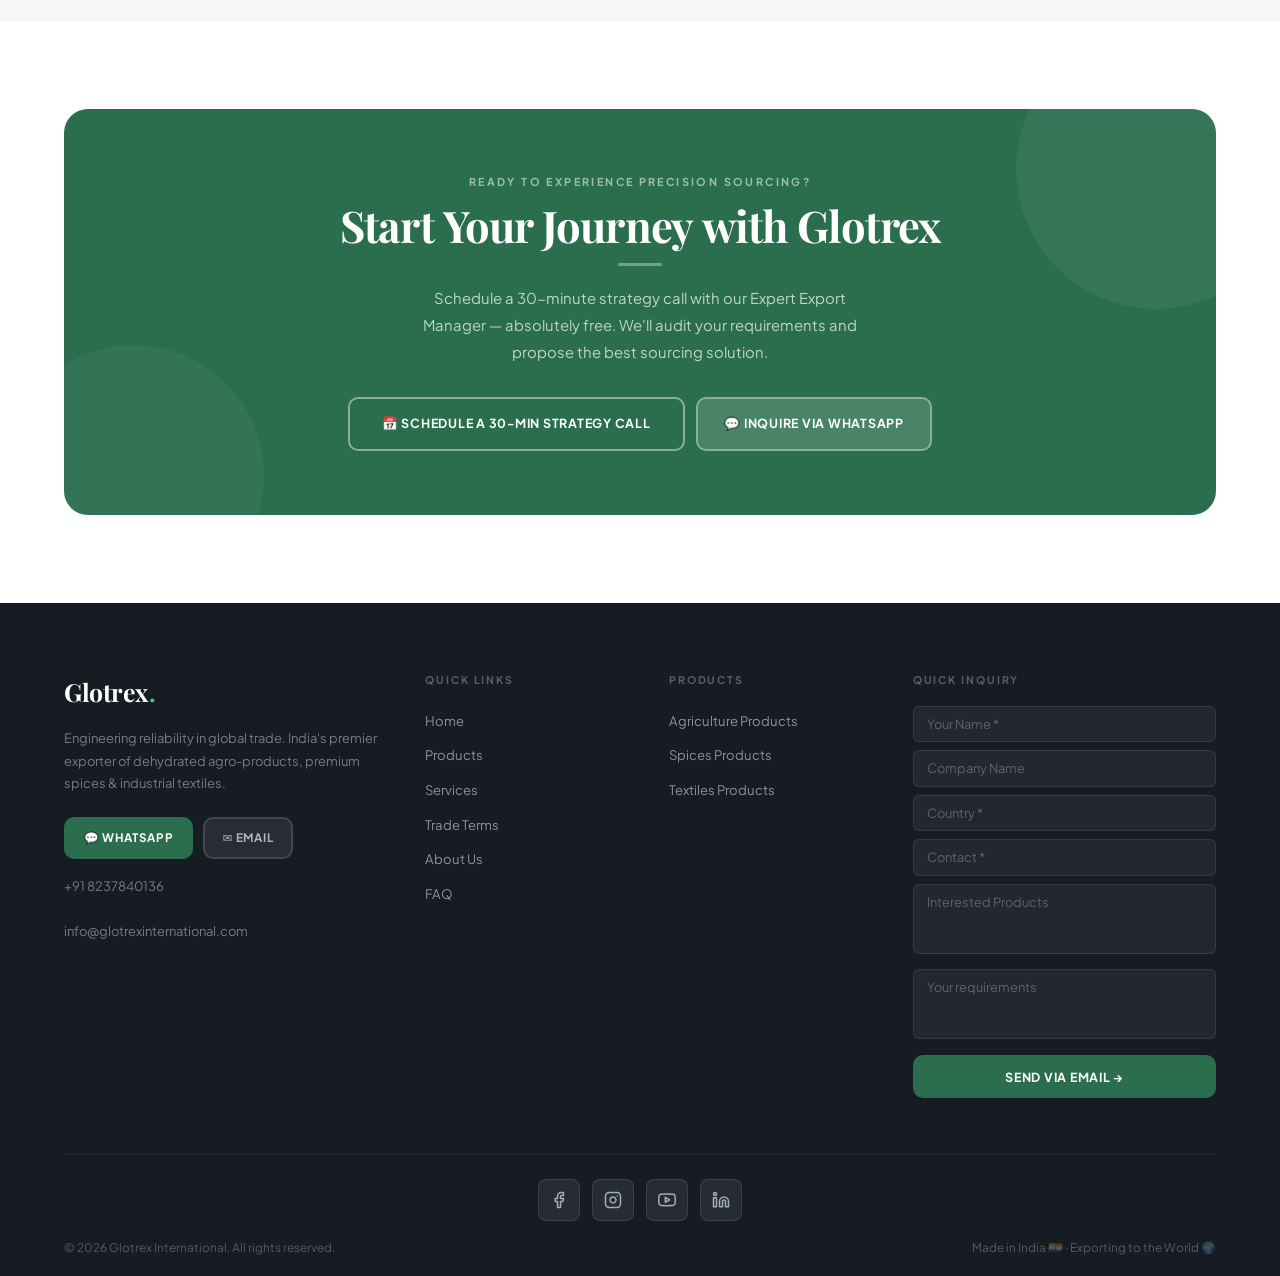
==== commit 719da20d: "mobile nav updated to all pages" ====
--- a/glotrex/about.html
+++ b/glotrex/about.html
@@ -323,6 +323,17 @@
           </select>
           <a href="index.html#contact" class="btn btn-green">Get Quote</a>
         </div>
+        <div class="mobile-lang-top">
+          <select id="langSelectMobileTop" class="lang-select-mobile-top" title="Language">
+            <option value="en">🌐 EN</option>
+            <option value="de">🇩🇪 DE</option>
+            <option value="ar">🇦🇪 عربي</option>
+            <option value="ru">🇷🇺 RU</option>
+            <option value="pt">🇧🇷 PT</option>
+            <option value="es">🇪🇸 ES</option>
+            <option value="it">🇮🇹 IT</option>
+          </select>
+        </div>
         <button class="hamburger" aria-label="Menu"><span></span><span></span><span></span></button>
       </div>
     </div>
@@ -336,29 +347,7 @@
     <a href="about.html">About</a>
     <a href="faq.html">FAQ</a>
     <a href="index.html#contact">Contact</a>
-    <select id="langSelectMobile" class="lang-select-mobile" title="Language">
-      <option value="en">🌐 EN</option>
-      <option value="de">🇩🇪 DE</option>
-      <option value="ar">🇦🇪 عربي</option>
-      <option value="ru">🇷🇺 RU</option>
-      <option value="pt">🇧🇷 PT</option>
-      <option value="es">🇪🇸 ES</option>
-      <option value="it">🇮🇹 IT</option>
-    </select>
   </nav>
-
-  <!-- Mobile Language Selector (Top Right Corner) -->
-  <div class="mobile-lang-top">
-    <select id="langSelectMobileTop" class="lang-select-mobile-top" title="Language">
-      <option value="en">🌐 EN</option>
-      <option value="de">🇩🇪 DE</option>
-      <option value="ar">🇦🇪 عربي</option>
-      <option value="ru">🇷🇺 RU</option>
-      <option value="pt">🇧🇷 PT</option>
-      <option value="es">🇪🇸 ES</option>
-      <option value="it">🇮🇹 IT</option>
-    </select>
-  </div>
 
   <div class="sticky-ctas">
     <button class="sticky-call" onclick="window.open('#','_self')">
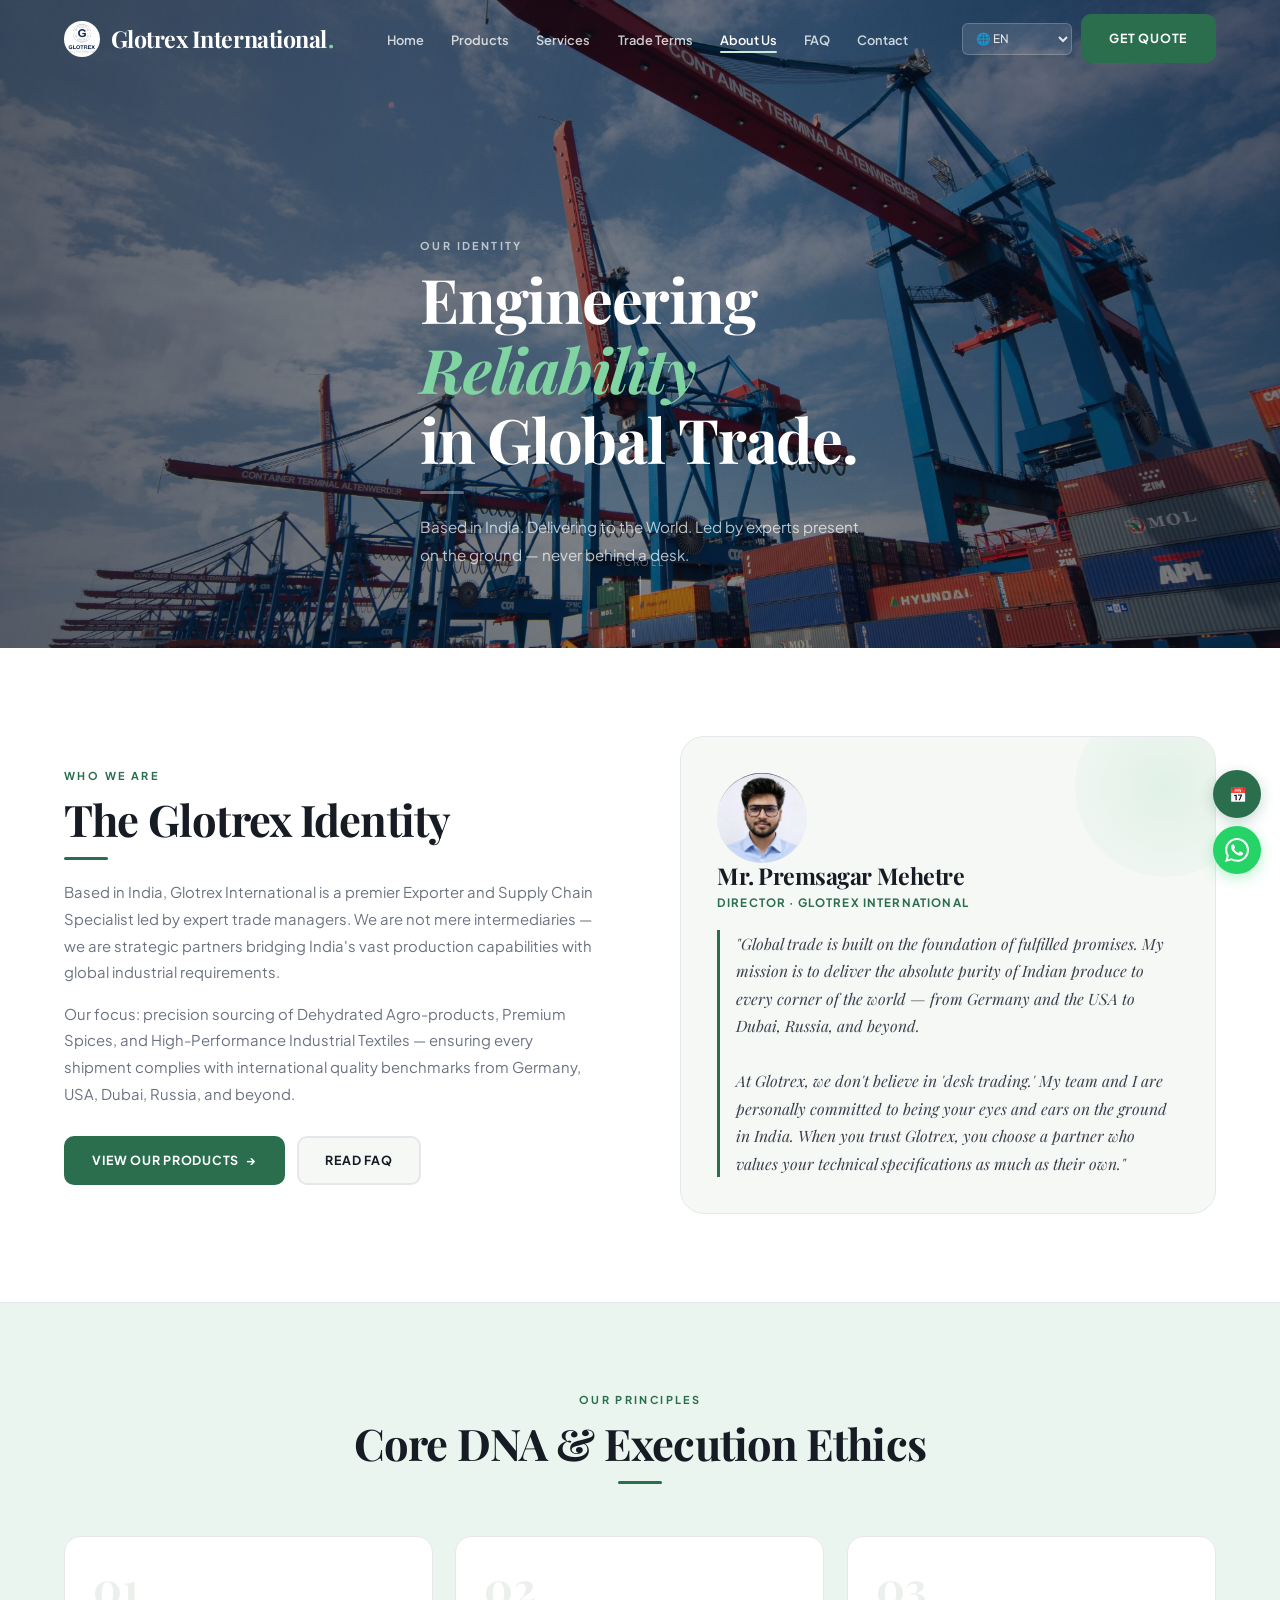
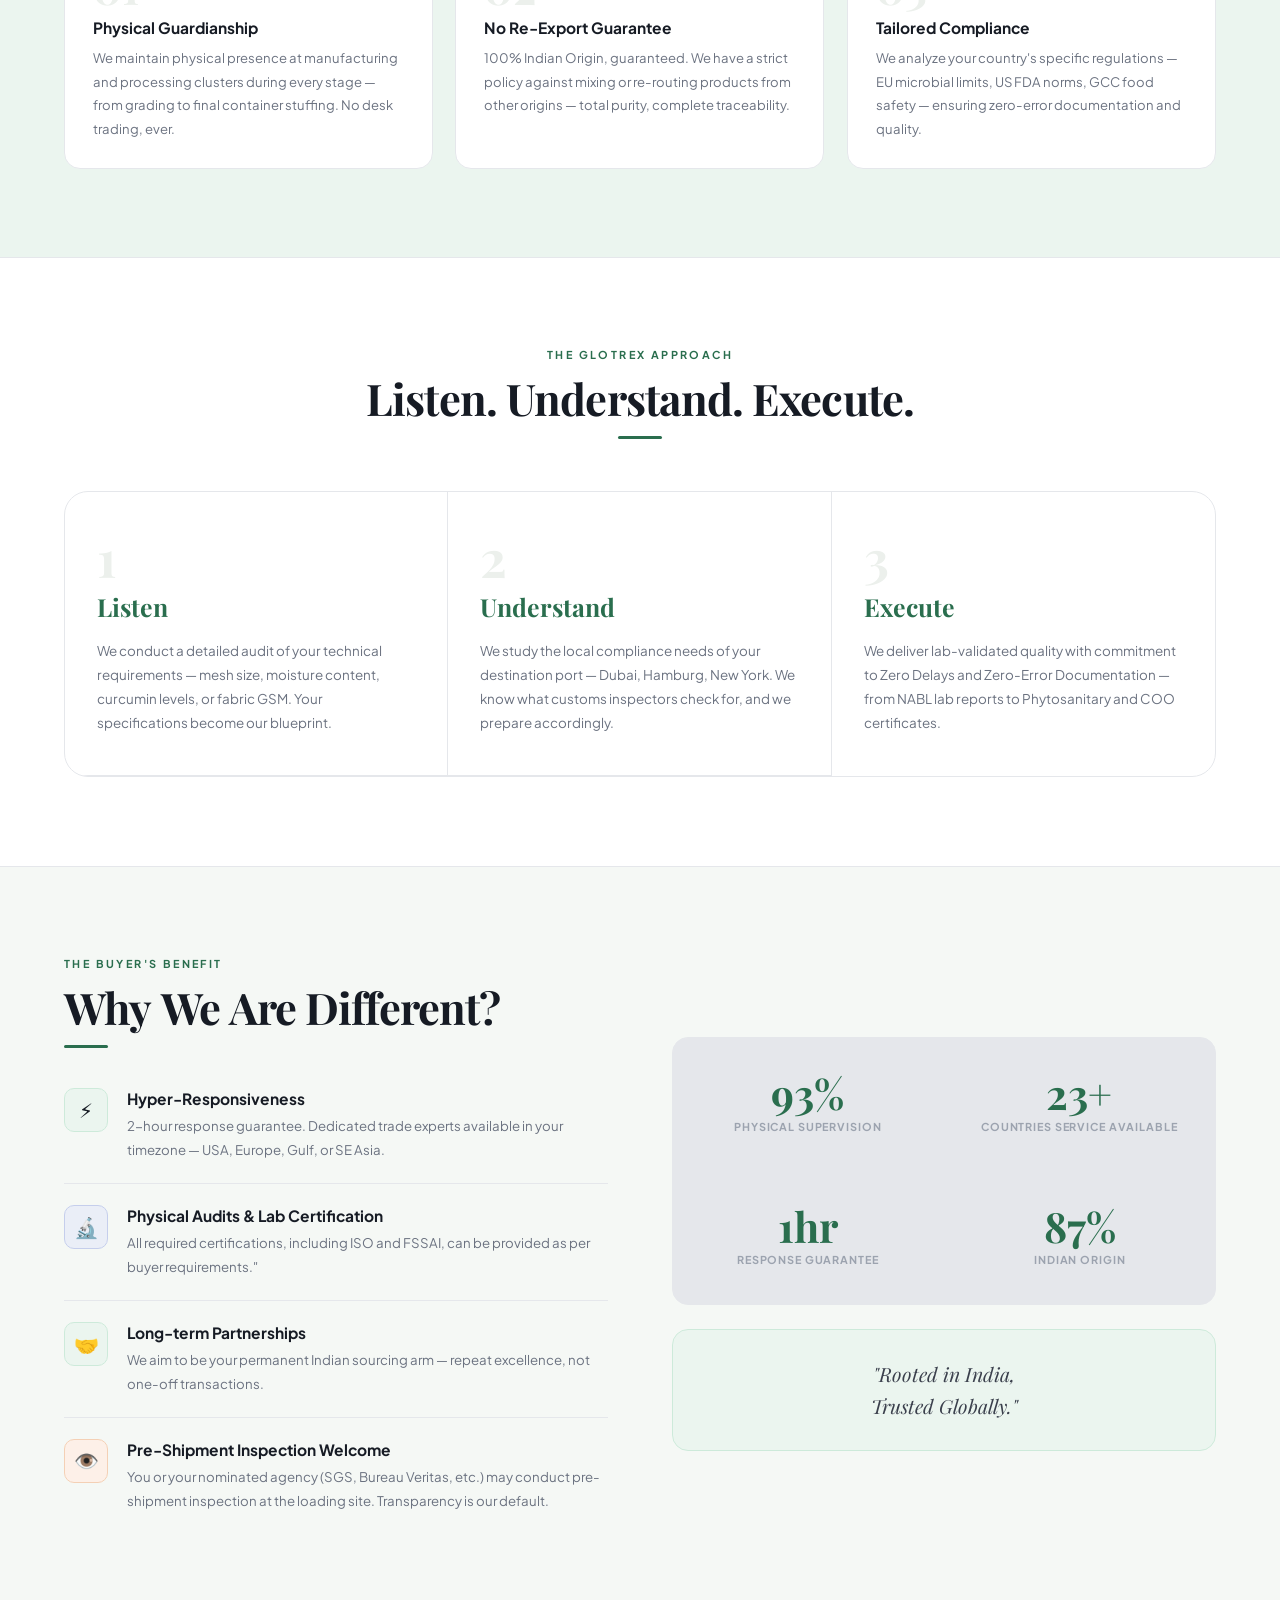
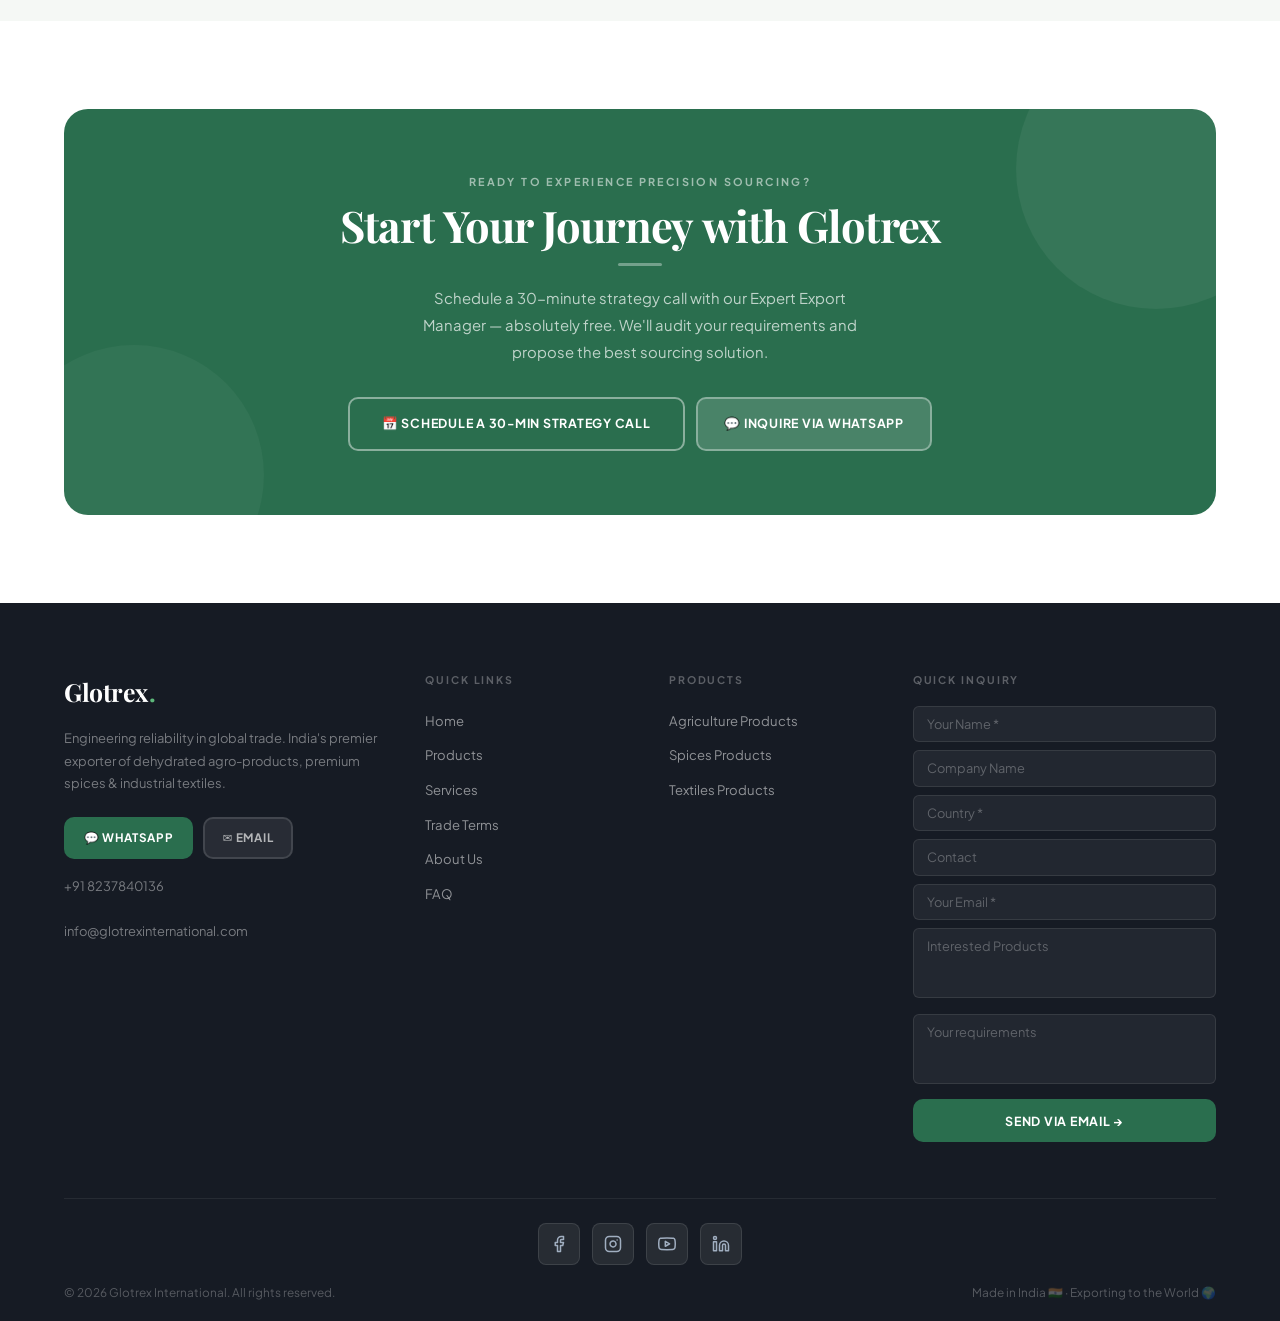
==== commit 66908a63: "Email service added" ====
--- a/glotrex/about.html
+++ b/glotrex/about.html
@@ -622,7 +622,8 @@
             <input type="text" name="name" placeholder="Your Name *" required />
             <input type="text" name="company" placeholder="Company Name" />
             <input type="text" name="country" placeholder="Country *" required />
-            <input type="tel" name="contact" placeholder="Contact *" required />
+            <input type="tel" name="contact" placeholder="Contact" />
+            <input type="email" name="email" placeholder="Your Email *" required />
             <textarea name="products" placeholder="Interested Products"></textarea>
             <textarea name="message" placeholder="Your requirements"></textarea>
             <button type="submit" class="btn btn-green" style="width:100%;justify-content:center">
--- a/glotrex/assets/css/style.css
+++ b/glotrex/assets/css/style.css
@@ -391,19 +391,10 @@
 }
 .mobile-nav-close:hover { color:var(--ink); }
 
-/* Mobile Language Selector (Top Right) */
+/* Mobile Language Selector (Top Right) — Desktop Hidden */
 .mobile-lang-top {
   display: none;
-  /* position inside the navbar so it aligns with the hamburger reliably */
-  position: absolute;
-  top: 50%;
-  transform: translateY(-50%);
-  /* default offset; media queries tighten this for smaller screens */
-  right: 4.2rem;
-  z-index: 910;
-  pointer-events: auto;
-  display: flex;
-  align-items: center;
+  /* Hidden on desktop; shown only on mobile via media queries */
 }
 
 .lang-select-mobile-top {
@@ -1161,7 +1152,7 @@
 
   .nav-links,.nav-cta { display:none; }
   .hamburger { display:flex; }
-  .mobile-lang-top { display: block; position: absolute; top: 50%; transform:translateY(-50%); right: 3.2rem; }
+  .mobile-lang-top { display: flex; position: absolute; top: 50%; transform:translateY(-50%); right: 3.2rem; z-index: 910; pointer-events: auto; align-items: center; }
   /* tighten position/size on medium phones so it fits between logo and hamburger */
   .lang-select-mobile-top { min-width: 78px; font-size:0.66rem; padding:0.24rem 0.4rem; height:36px; }
 
@@ -1186,7 +1177,7 @@
   .stat-num { font-size:2.1rem; }
   .btn { padding:0.62rem 1.15rem; font-size:0.73rem; }
   /* extra tightening on very small screens */
-  .mobile-lang-top { right: 2.8rem; top: 50%; transform:translateY(-50%); }
+  .mobile-lang-top { display: flex; right: 2.8rem; top: 50%; transform:translateY(-50%); z-index: 910; pointer-events: auto; align-items: center; }
   .lang-select-mobile-top { min-width: 70px; font-size:0.62rem; padding:0.2rem 0.35rem; }
 }
 
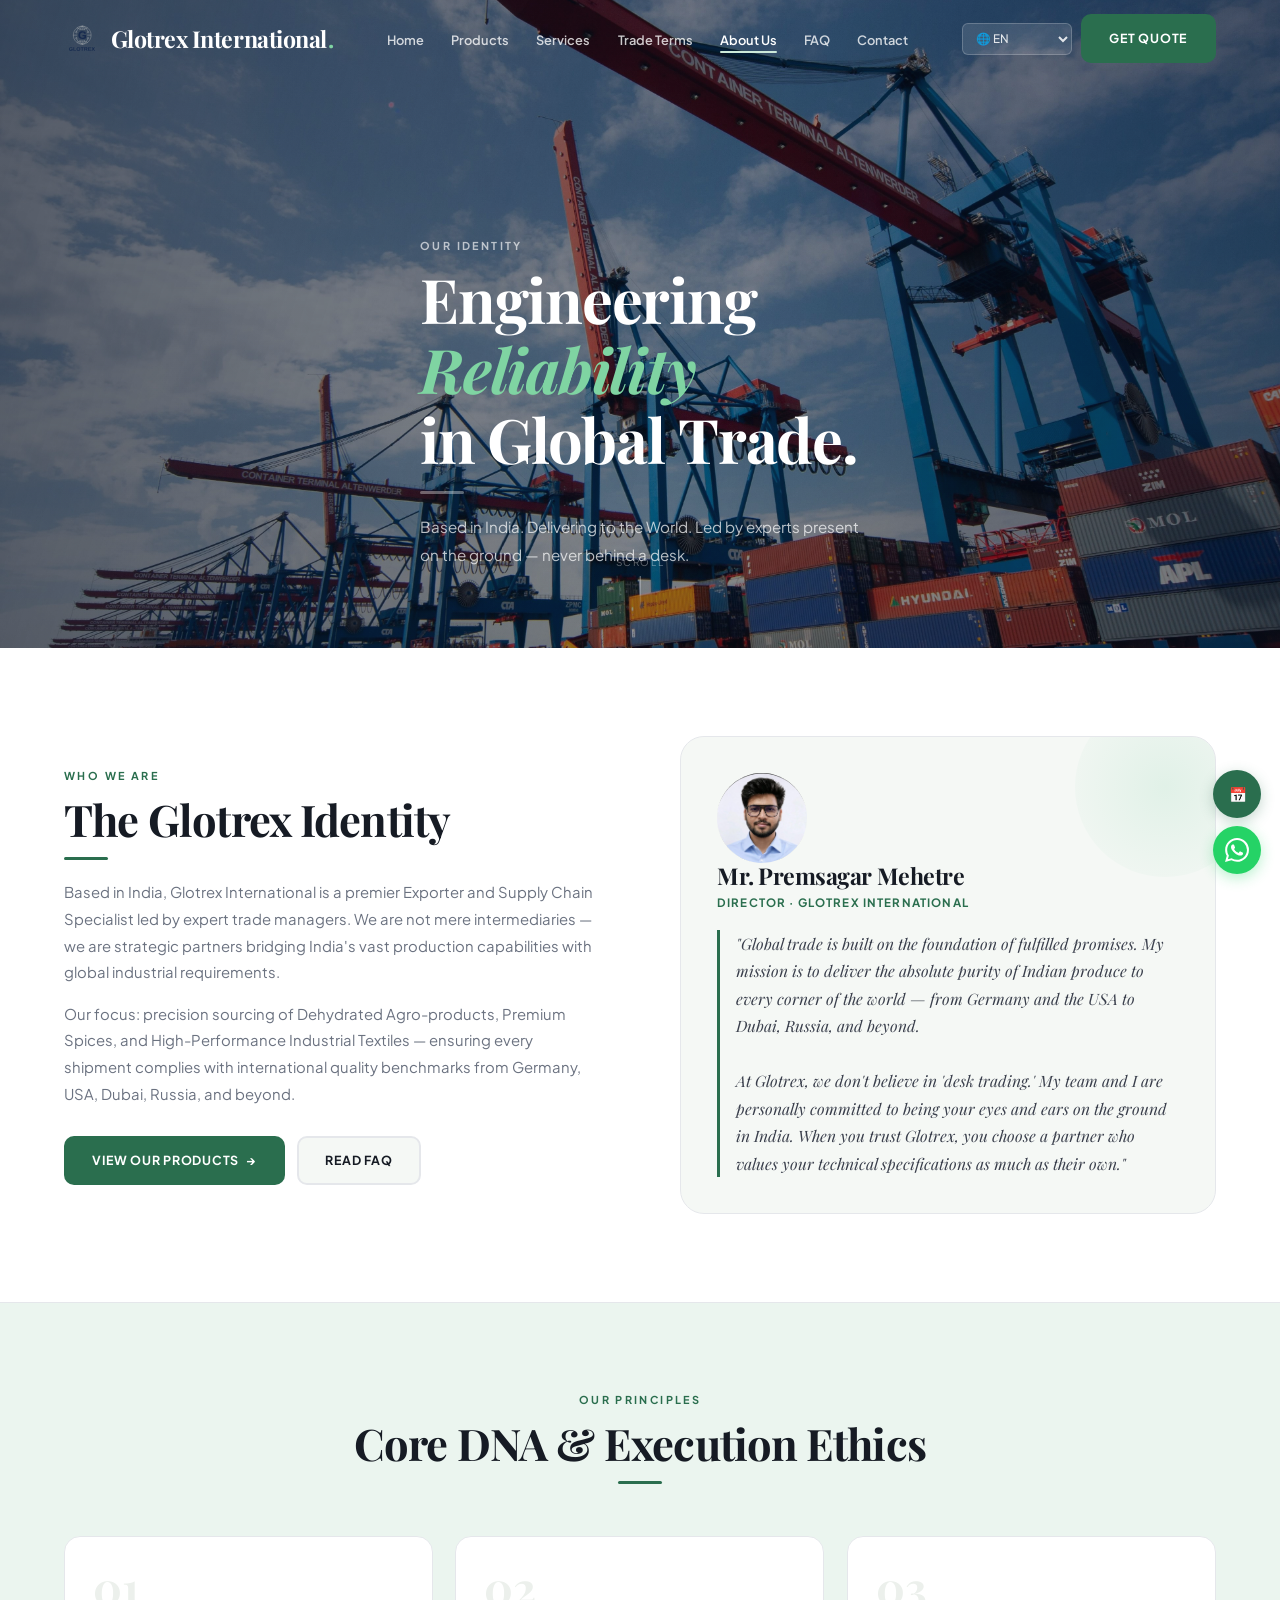
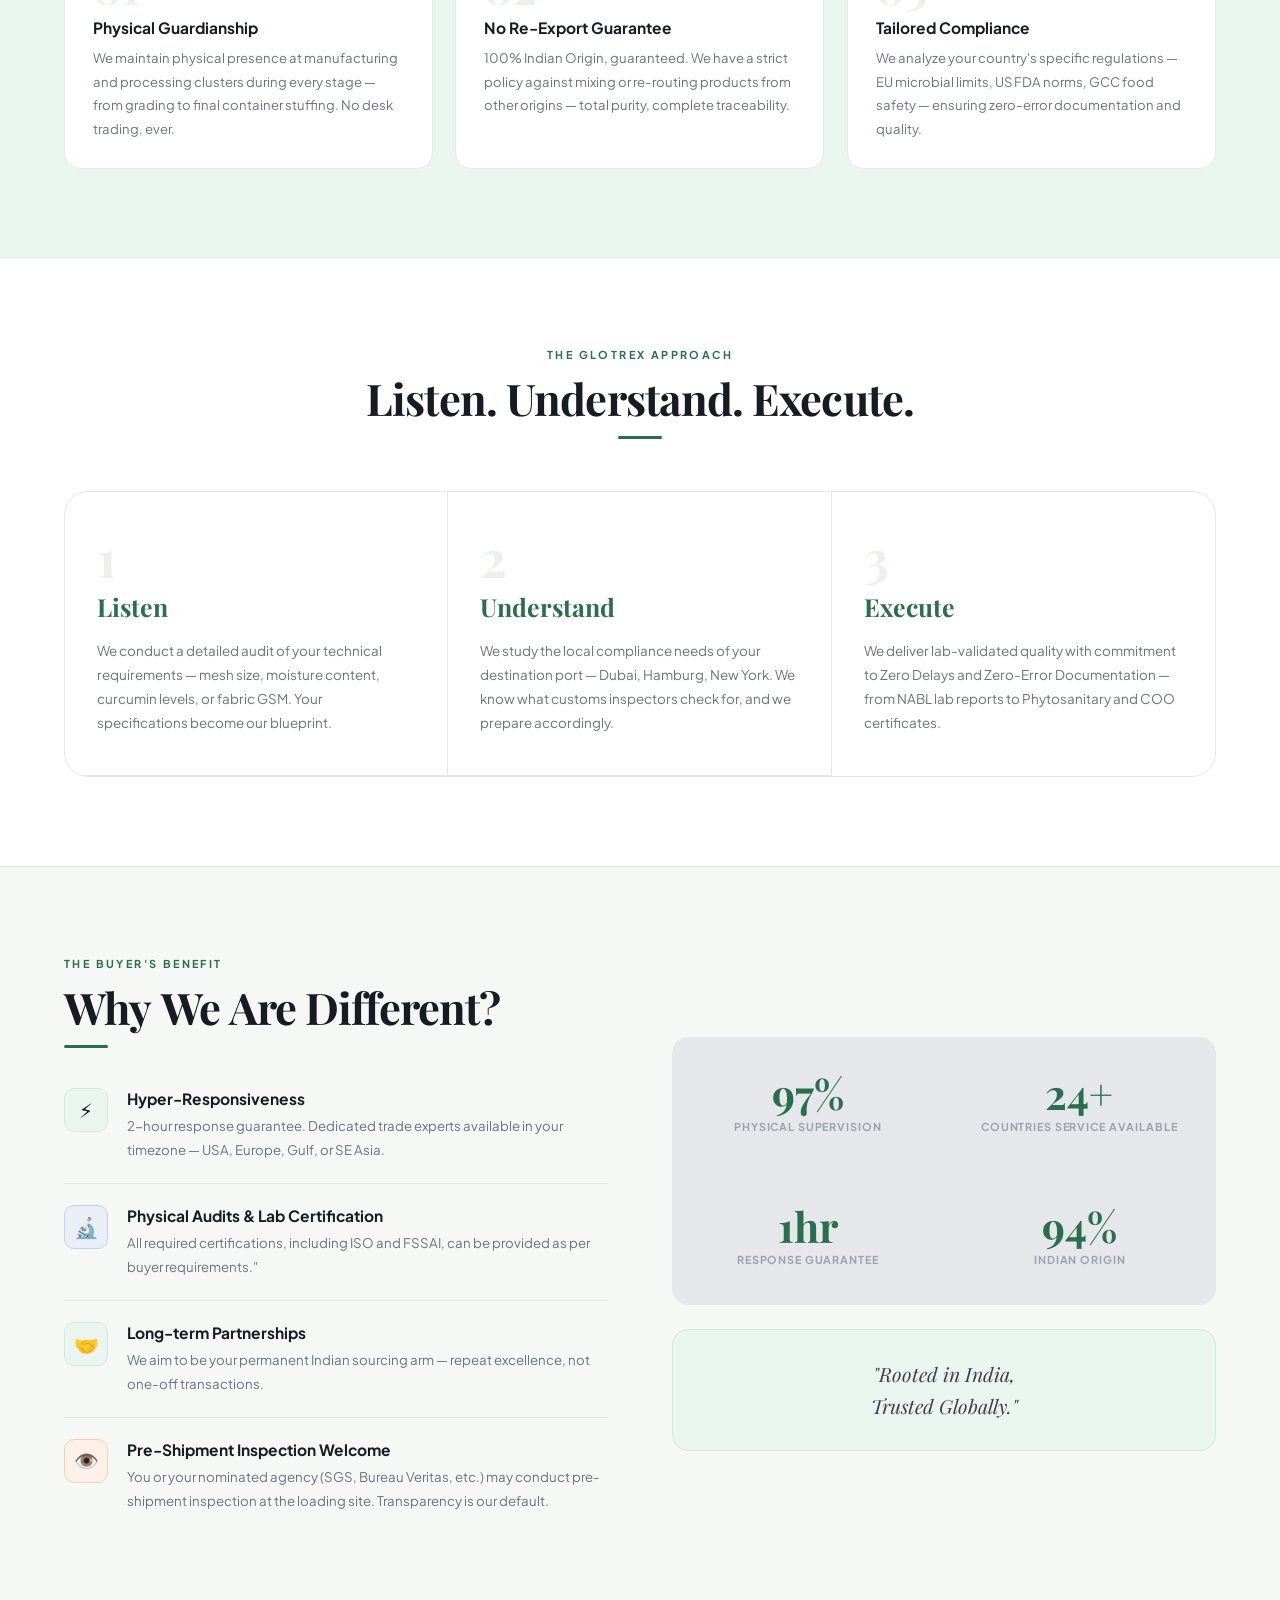
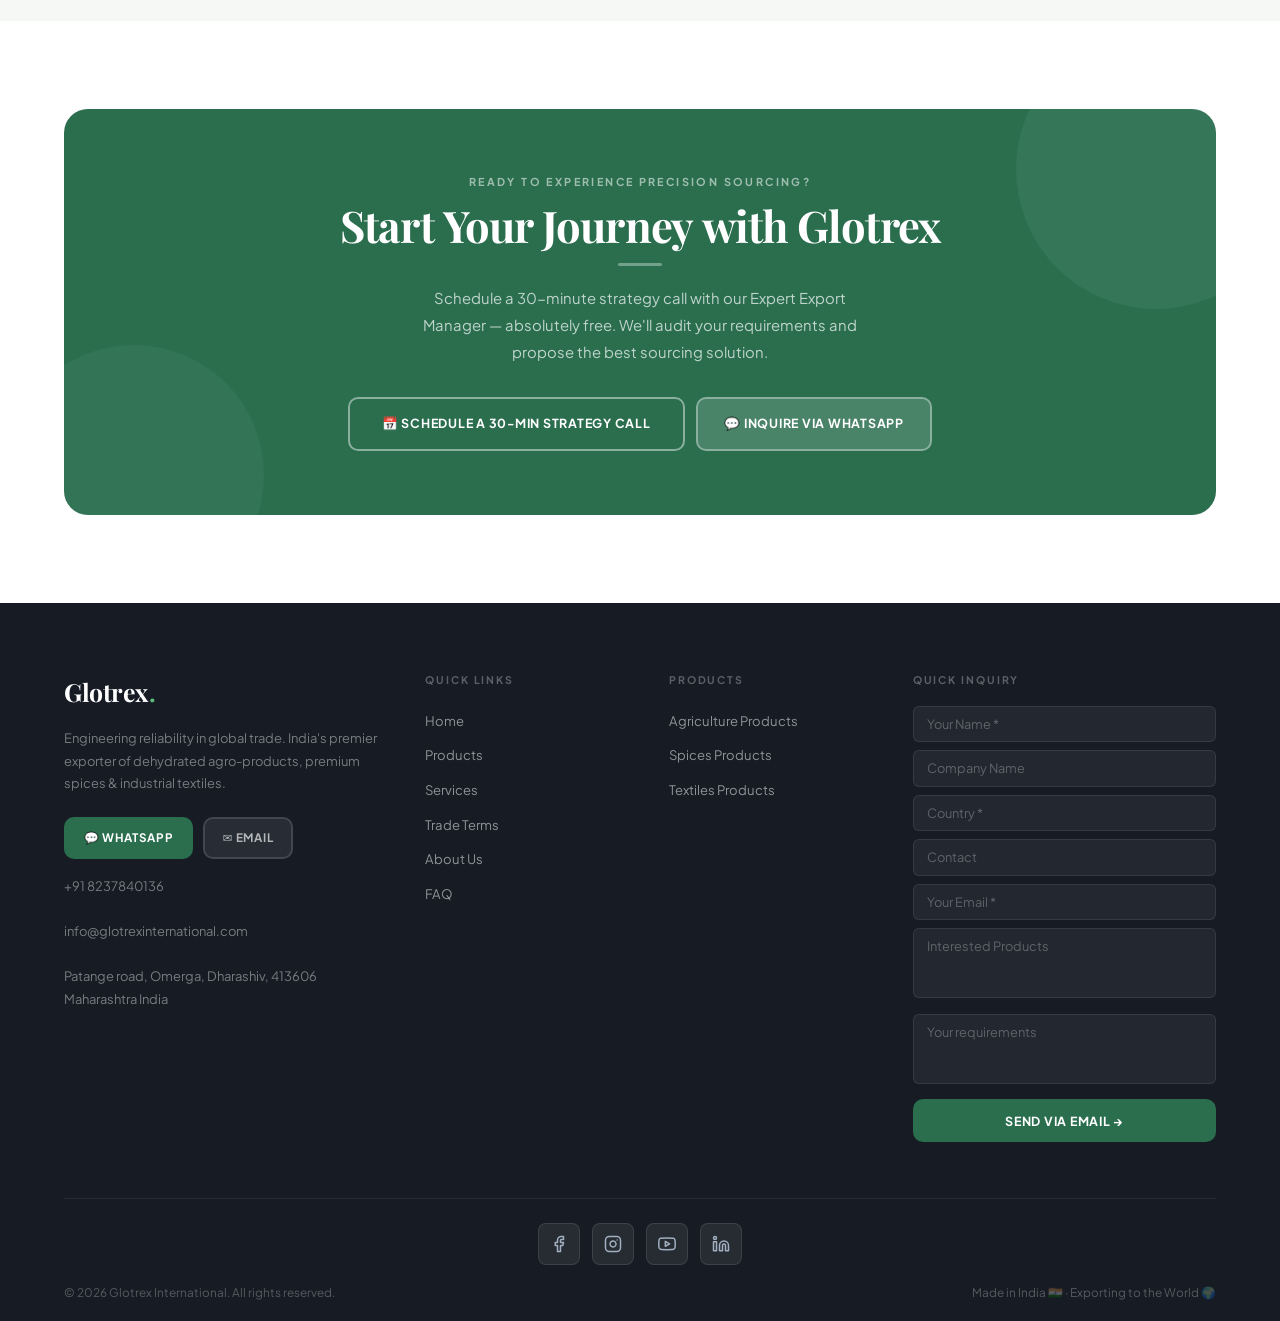
==== commit 6f79283b: "new logo added" ====
--- a/glotrex/about.html
+++ b/glotrex/about.html
@@ -298,7 +298,7 @@
       <div class="nav-inner">
         <a href="index.html" class="nav-logo">
           <span class="nav-logo__mark" aria-hidden="true">
-            <img src="assets/img/logo.png" alt="Glotrex logo">
+            <img src="assets/img/logo.svg" alt="Glotrex logo">
           </span>
           Glotrex International<span class="dot">.</span>
         </a>
@@ -596,6 +596,7 @@
           </div>
           <p style="margin-top:1rem">+91 8237840136</p>
           <p style="margin-top:1rem">info@glotrexinternational.com</p>
+          <p style="margin-top:1rem">Patange road, Omerga, Dharashiv, 413606 Maharashtra India</p>
         </div>
         <div class="footer-col">
           <h5>Quick Links</h5>
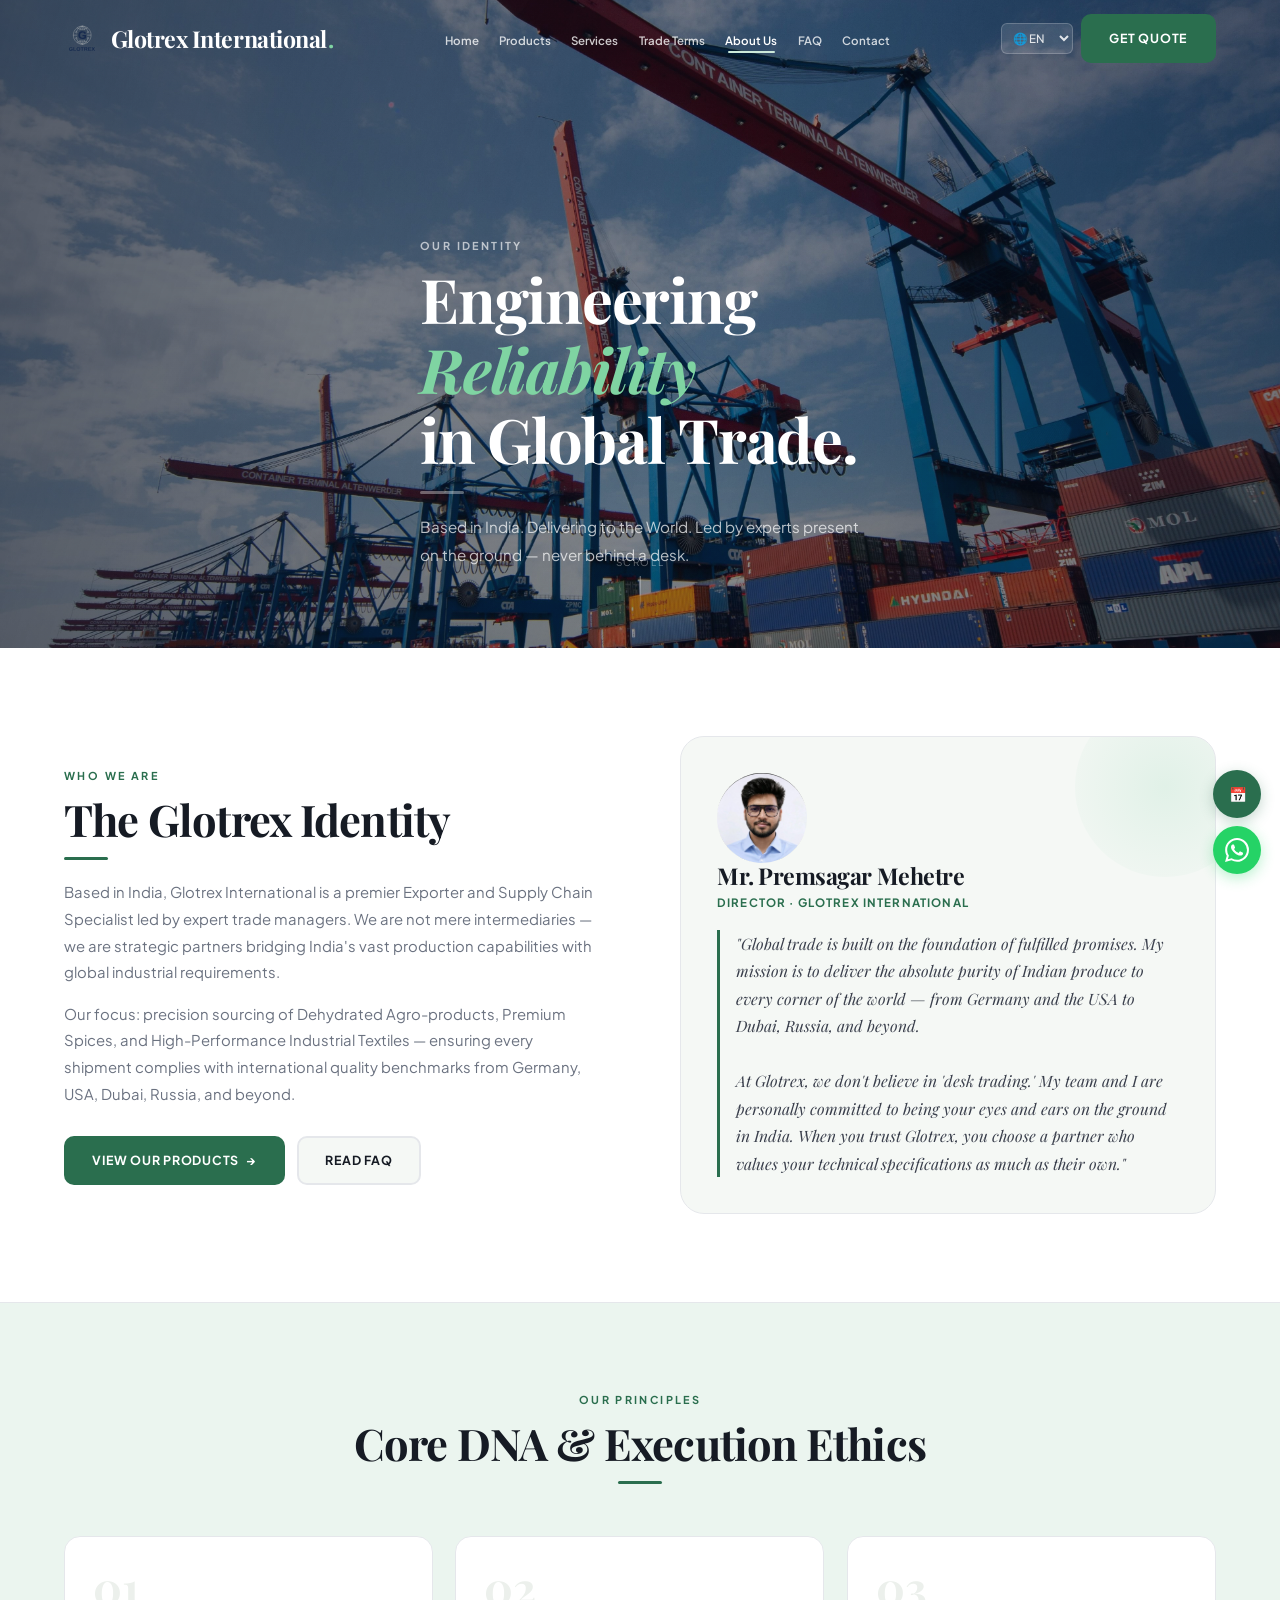
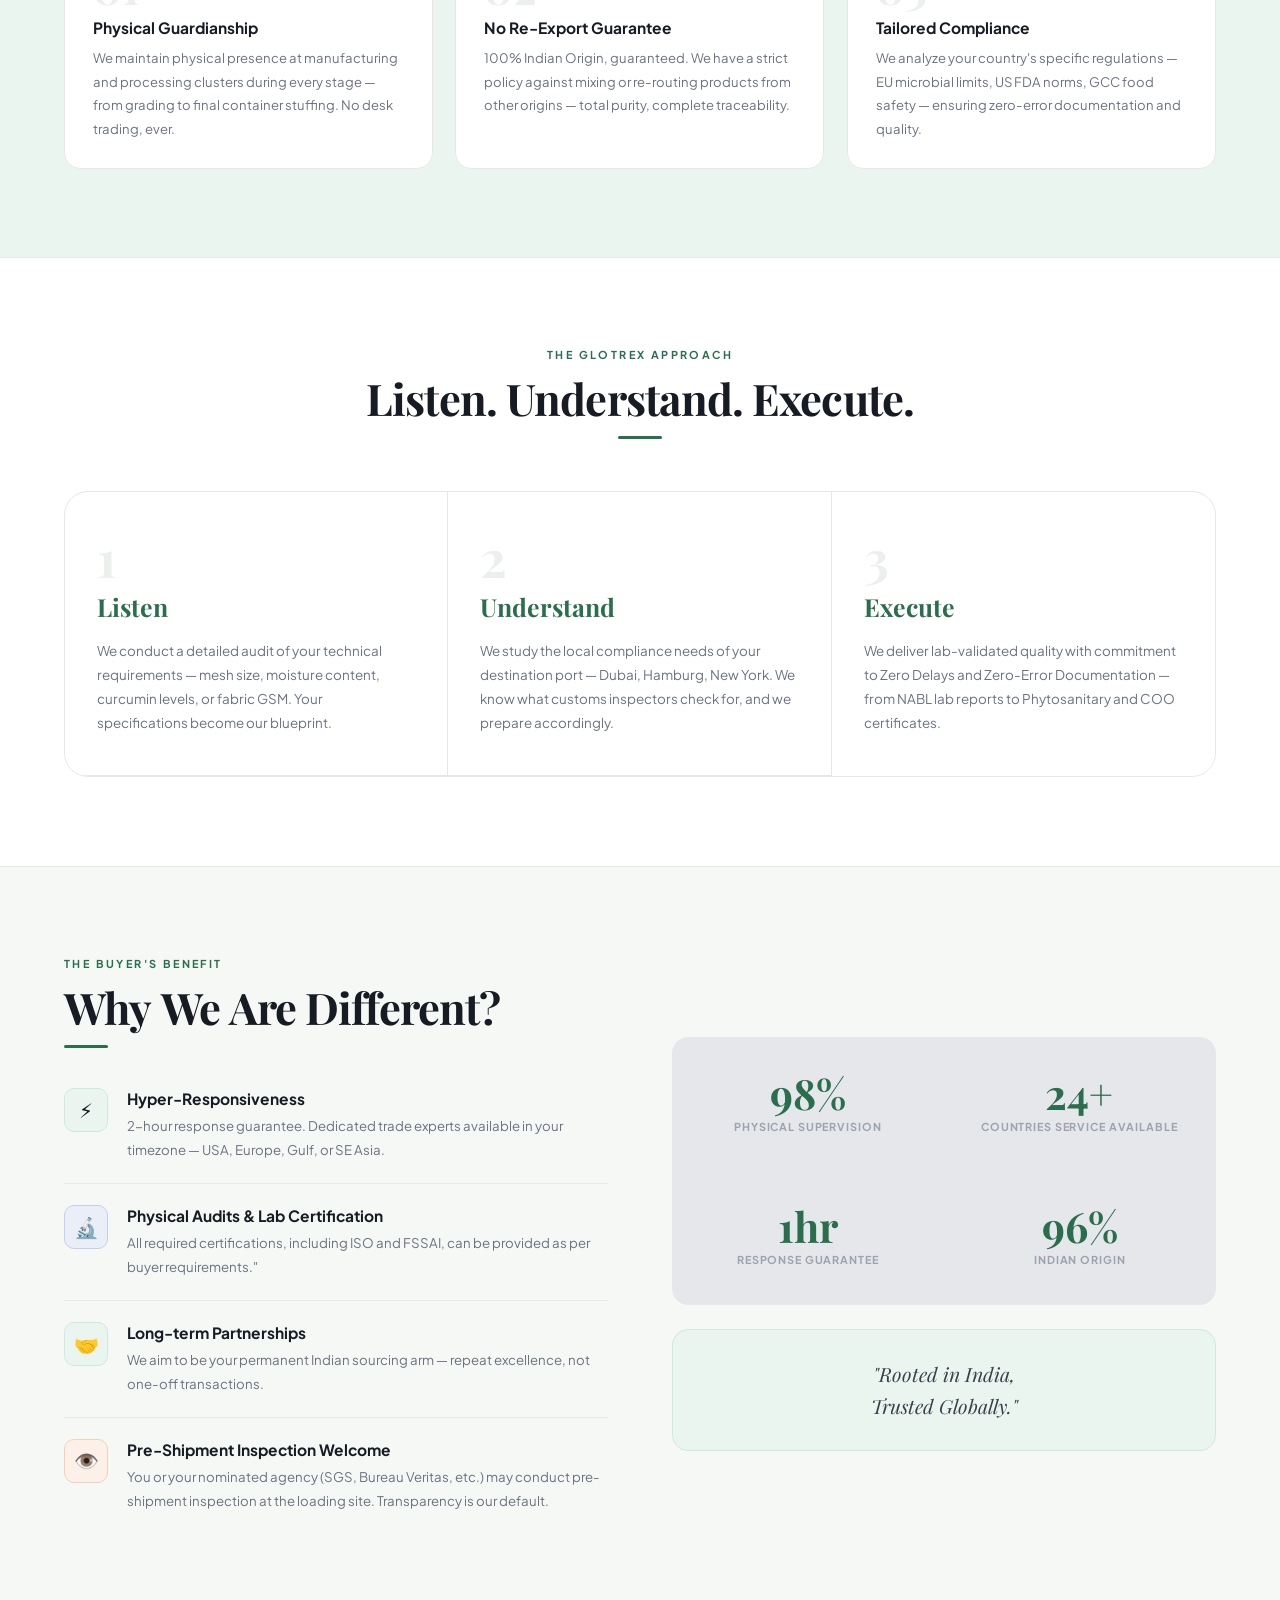
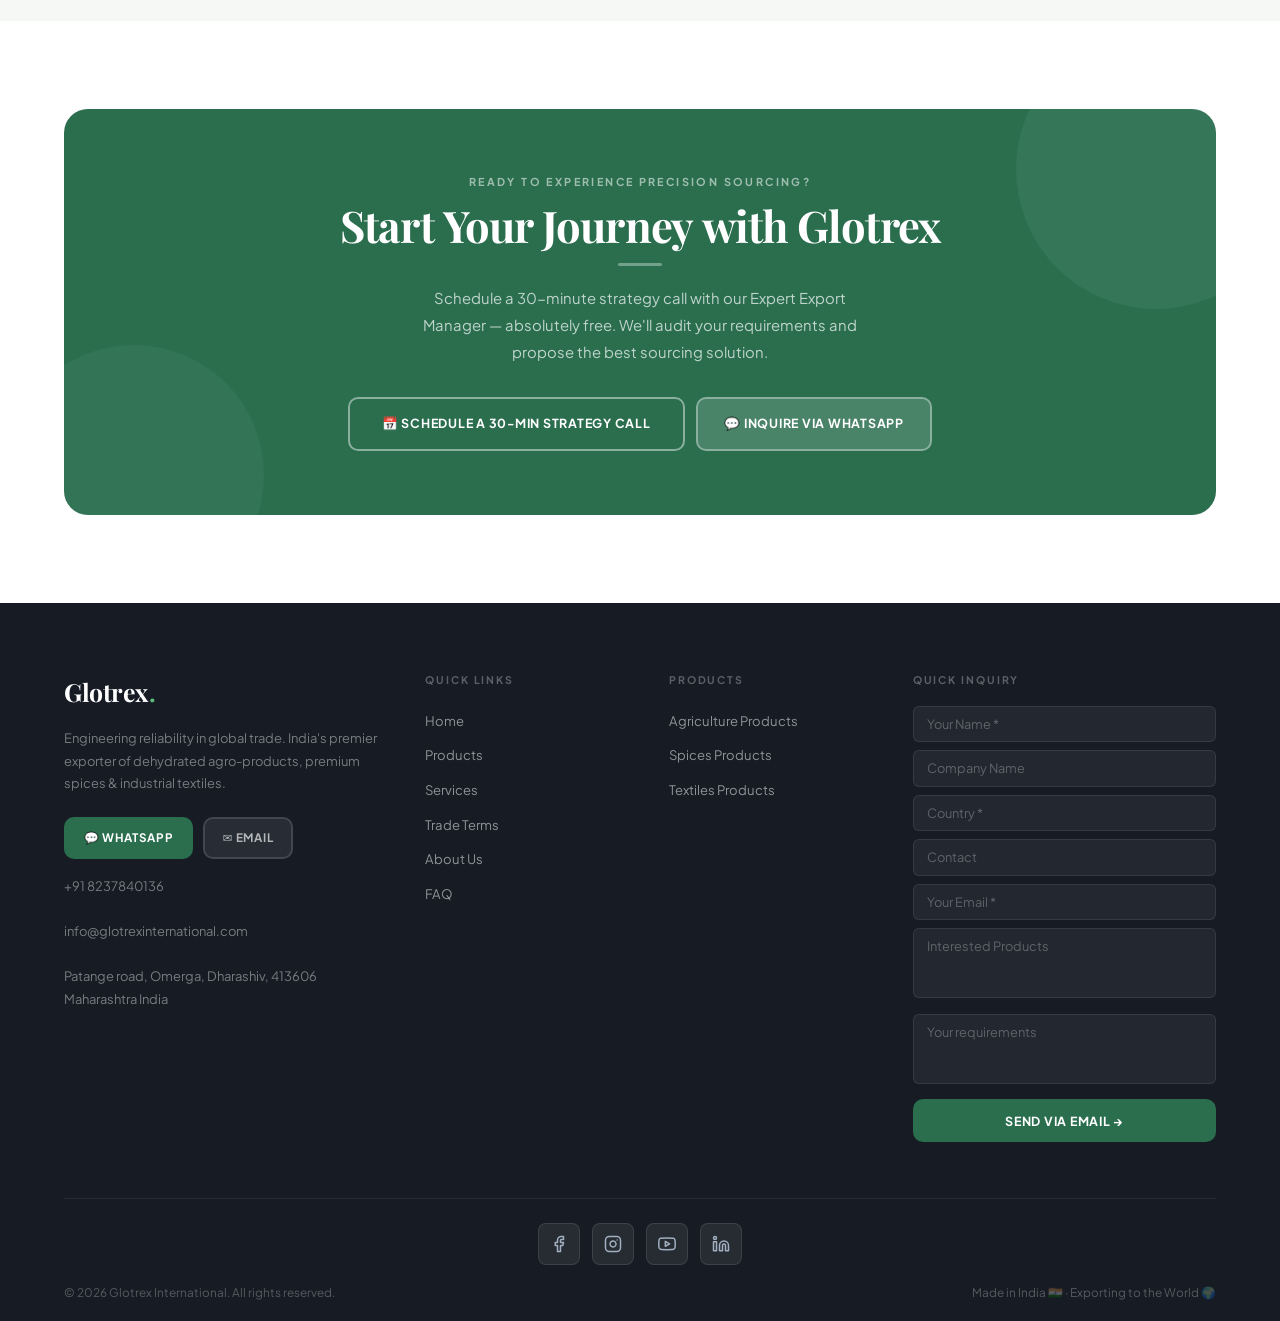
==== commit 0f26b9ff: "Meet link added" ====
--- a/glotrex/about.html
+++ b/glotrex/about.html
@@ -350,7 +350,7 @@
   </nav>
 
   <div class="sticky-ctas">
-    <button class="sticky-call" onclick="window.open('#','_self')">
+    <button class="sticky-call" onclick="window.open('https://calendar.app.google/Q5zK1rfaLhxRVD7p7','_blank')">
       <span class="call-icon">📅</span>
       <span class="call-text">Schedule a 30-Min Strategy Call with our Expert Manager</span>
     </button>
@@ -570,7 +570,7 @@
         <p>Schedule a 30-minute strategy call with our Expert Export Manager — absolutely free. We'll audit your
           requirements and propose the best sourcing solution.</p>
         <div style="display:flex;gap:.75rem;justify-content:center;flex-wrap:wrap">
-          <a href="#" class="btn btn-outline-white" style="padding:.88rem 2rem">📅 Schedule a 30-Min Strategy Call</a>
+          <a href="https://calendar.app.google/Q5zK1rfaLhxRVD7p7" target="_blank" class="btn btn-outline-white" style="padding:.88rem 2rem">📅 Schedule a 30-Min Strategy Call</a>
           <a href="https://wa.me/918237840136" target="_blank" class="btn"
             style="background:rgba(255,255,255,.15);color:#fff;border:2px solid rgba(255,255,255,.35)">💬 Inquire via
             WhatsApp</a>
--- a/glotrex/assets/css/style.css
+++ b/glotrex/assets/css/style.css
@@ -243,8 +243,10 @@
 
 .nav-inner {
   display:flex; align-items:center;
-  justify-content:space-between; gap:1.5rem;
+  justify-content:space-between;
+  gap:clamp(0.4rem, 1.2vw, 1.5rem);
   position:relative;
+  min-height:44px;
 }
 
 .nav-logo {
@@ -269,14 +271,15 @@
 #navbar.scrolled .nav-logo { color:var(--ink); }
 #navbar.scrolled .nav-logo .dot { color:var(--green); }
 
-.nav-links { display:flex; align-items:center; gap:0.1rem; }
+.nav-links { display:flex; align-items:center; gap:0; flex-shrink:1; min-width:0; }
 .nav-links a {
-  padding:0.42rem 0.8rem;
-  font-size:0.8rem; font-weight:600;
+  padding:0.42rem clamp(0.3rem, 0.8vw, 0.8rem);
+  font-size:clamp(0.7rem, 0.9vw, 0.8rem); font-weight:600;
   color:rgba(255,255,255,0.78);
   border-radius:var(--r-sm);
   transition:color var(--t-fast);
   position:relative;
+  white-space:nowrap;
 }
 .nav-links a::after {
   content:''; position:absolute;
@@ -297,19 +300,21 @@
 #navbar.scrolled .nav-links a.active { color:var(--ink); }
 #navbar.scrolled .nav-links a::after { background:var(--green); }
 
-.nav-cta {display:flex; align-items:center; gap:0.6rem; flex-wrap:nowrap; }
+.nav-cta {display:flex; align-items:center; gap:0.5rem; flex-wrap:nowrap; flex-shrink:0; }
 
 .lang-select {
   background:rgba(255,255,255,0.12);
   border:1px solid rgba(255,255,255,0.2);
   color:rgba(255,255,255,0.85);
-  font-family:var(--font-body); font-size:0.73rem; font-weight:500;
-  padding:0.4rem 0.6rem;
+  font-family:var(--font-body); font-size:0.72rem; font-weight:500;
+  padding:0.38rem 0.4rem;
   border-radius:var(--r-sm); cursor:pointer; outline:none;
   transition:border-color var(--t-fast), background var(--t-fast);
-  width:auto; min-width:110px; max-width:145px;
+  width:auto; min-width:72px; max-width:120px;
   white-space:nowrap;
   flex-shrink:0;
+  overflow:hidden;
+  text-overflow:ellipsis;
 }
 
 /* Ensure dropdown options are visible */
@@ -394,7 +399,8 @@
 /* Mobile Language Selector (Top Right) — Desktop Hidden */
 .mobile-lang-top {
   display: none;
-  /* Hidden on desktop; shown only on mobile via media queries */
+  align-items: center;
+  flex-shrink: 0;
 }
 
 .lang-select-mobile-top {
@@ -402,20 +408,23 @@
   border: 1px solid rgba(255,255,255,0.2);
   color: rgba(255,255,255,0.85);
   font-family: var(--font-body);
-  font-size: 0.73rem;
+  font-size: 0.7rem;
   font-weight: 500;
-  padding: 0.4rem 0.6rem;
+  padding: 0.35rem 0.35rem;
   border-radius: var(--r-sm);
   cursor: pointer;
   outline: none;
   transition: border-color var(--t-fast), background var(--t-fast);
   width: auto;
-  min-width: 110px;
+  min-width: 66px;
+  max-width: 100px;
   white-space: nowrap;
   appearance: auto;
   -webkit-appearance: menulist;
   box-sizing: border-box;
-  position: relative;
+  flex-shrink: 0;
+  overflow: hidden;
+  text-overflow: ellipsis;
 }
 
 .lang-select-mobile-top option {
@@ -435,7 +444,8 @@
 }
 
 /* Match the color switch when the navbar is scrolled */
-#navbar.scrolled .lang-select-mobile-top {
+#navbar.scrolled .lang-select-mobile-top,
+#navbar.scrolled .lang-select {
   background: var(--white) !important;
   border-color: var(--green) !important;
   color: var(--ink) !important;
@@ -1140,6 +1150,13 @@
   .intro-badge { left:1rem; }
 }
 
+@media (max-width:960px) {
+  /* Intermediate: hide nav-links & cta, show hamburger + mobile lang */
+  .nav-links, .nav-cta { display:none; }
+  .hamburger { display:flex; }
+  .mobile-lang-top { display:flex; }
+}
+
 @media (max-width:768px) {
   :root { --r-xl:14px; }
   .section { padding:60px 0; }
@@ -1149,12 +1166,6 @@
 
   .grid-2,.grid-3 { grid-template-columns:1fr; }
   .grid-4 { grid-template-columns:repeat(2,1fr); gap:1rem; }
-
-  .nav-links,.nav-cta { display:none; }
-  .hamburger { display:flex; }
-  .mobile-lang-top { display: flex; position: absolute; top: 50%; transform:translateY(-50%); right: 3.2rem; z-index: 910; pointer-events: auto; align-items: center; }
-  /* tighten position/size on medium phones so it fits between logo and hamburger */
-  .lang-select-mobile-top { min-width: 78px; font-size:0.66rem; padding:0.24rem 0.4rem; height:36px; }
 
   .intro-img { height:270px; }
   .intro-badge { left:0.75rem; bottom:0.75rem; }
@@ -1176,9 +1187,8 @@
   .stats-bar .stat-item { padding:1.4rem 0.9rem; }
   .stat-num { font-size:2.1rem; }
   .btn { padding:0.62rem 1.15rem; font-size:0.73rem; }
-  /* extra tightening on very small screens */
-  .mobile-lang-top { display: flex; right: 2.8rem; top: 50%; transform:translateY(-50%); z-index: 910; pointer-events: auto; align-items: center; }
-  .lang-select-mobile-top { min-width: 70px; font-size:0.62rem; padding:0.2rem 0.35rem; }
+  /* Extra compact lang selector on very small screens */
+  .lang-select-mobile-top { min-width:60px; font-size:0.62rem; padding:0.2rem 0.28rem; max-width:84px; }
 }
 
 .product-specs {
